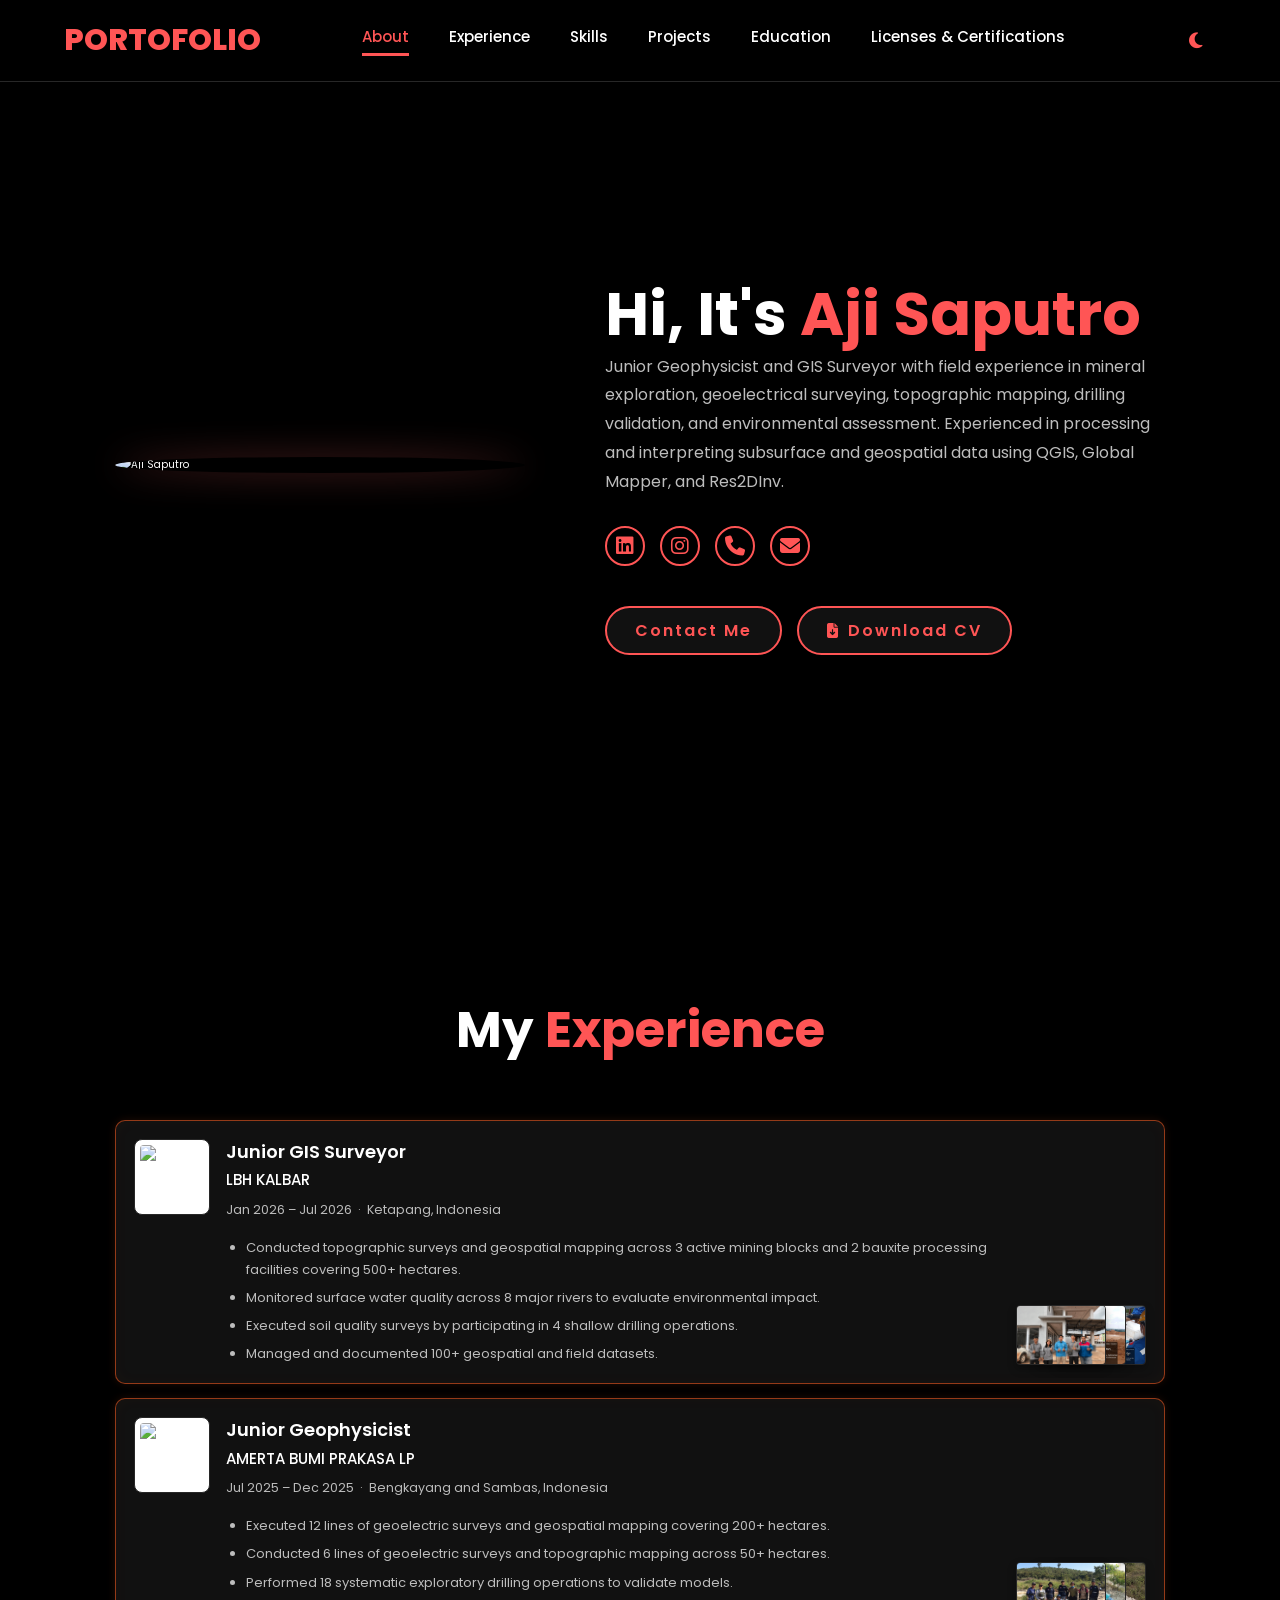
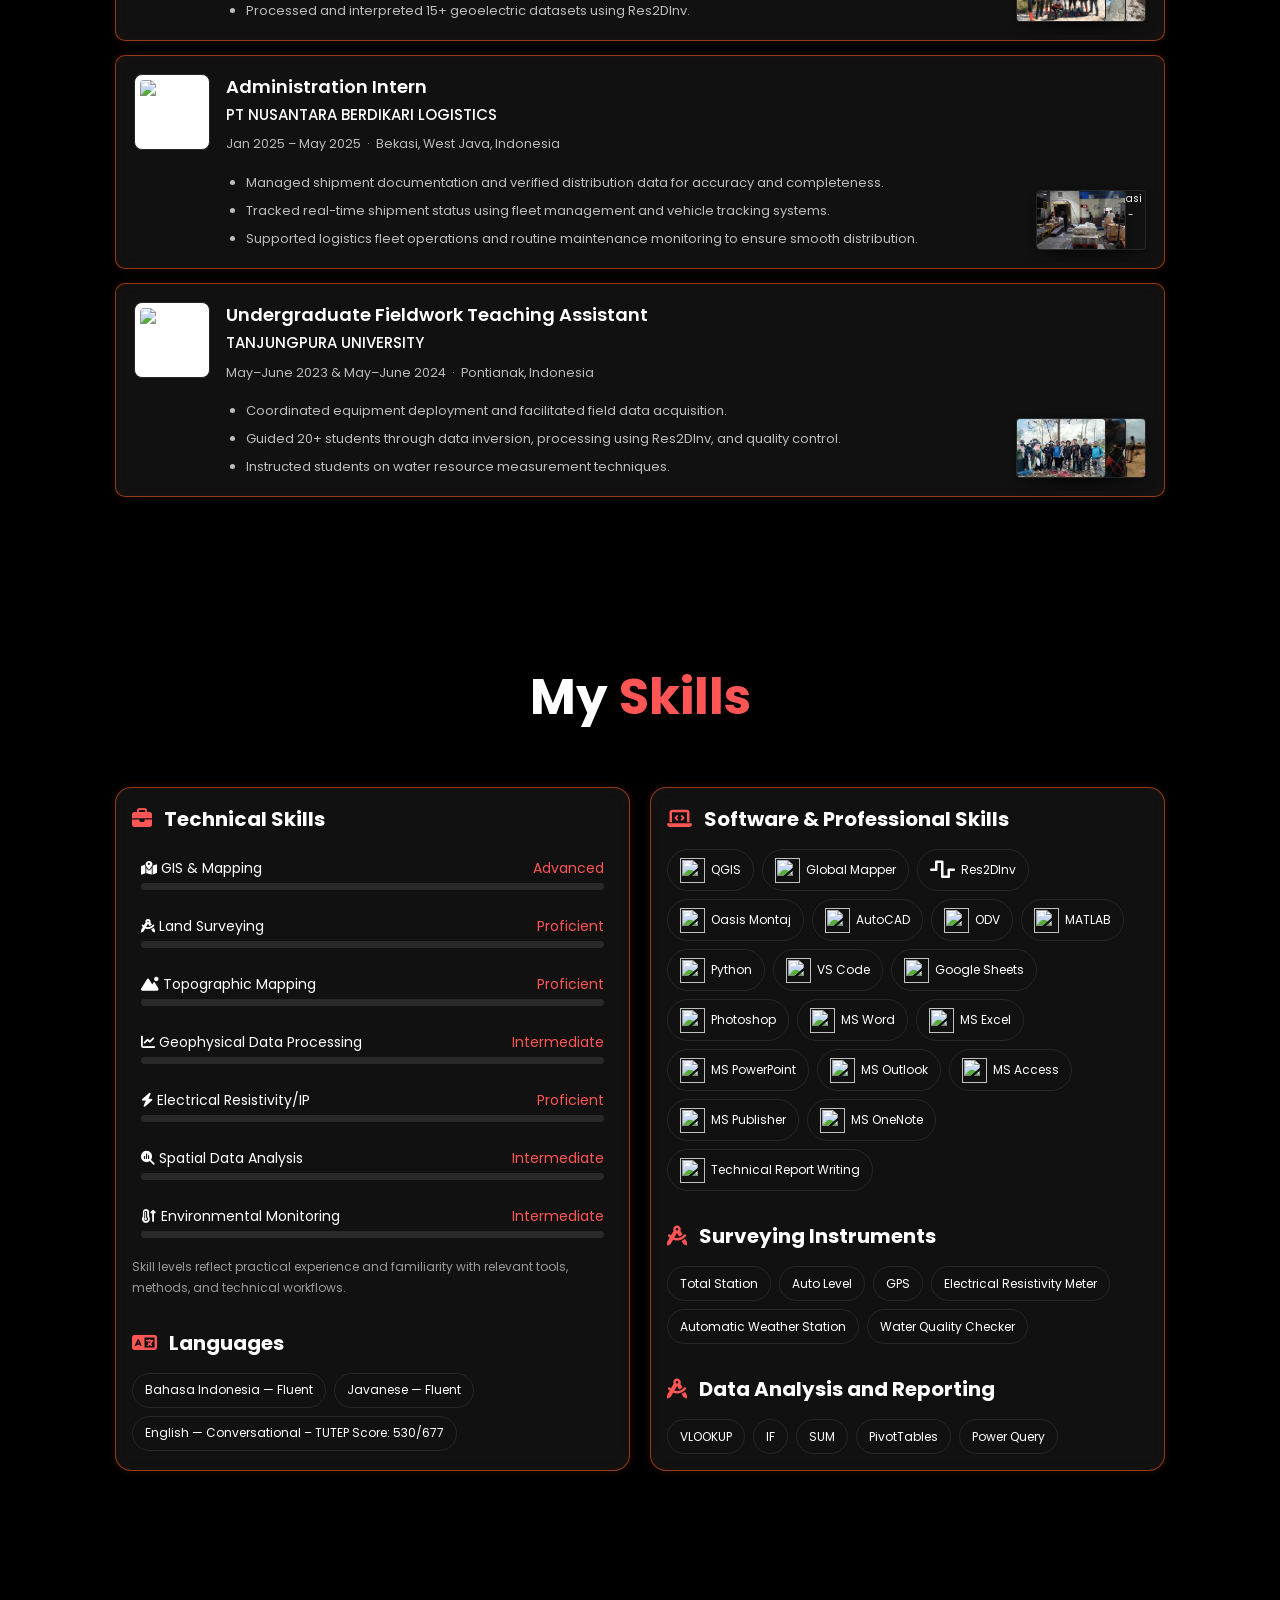
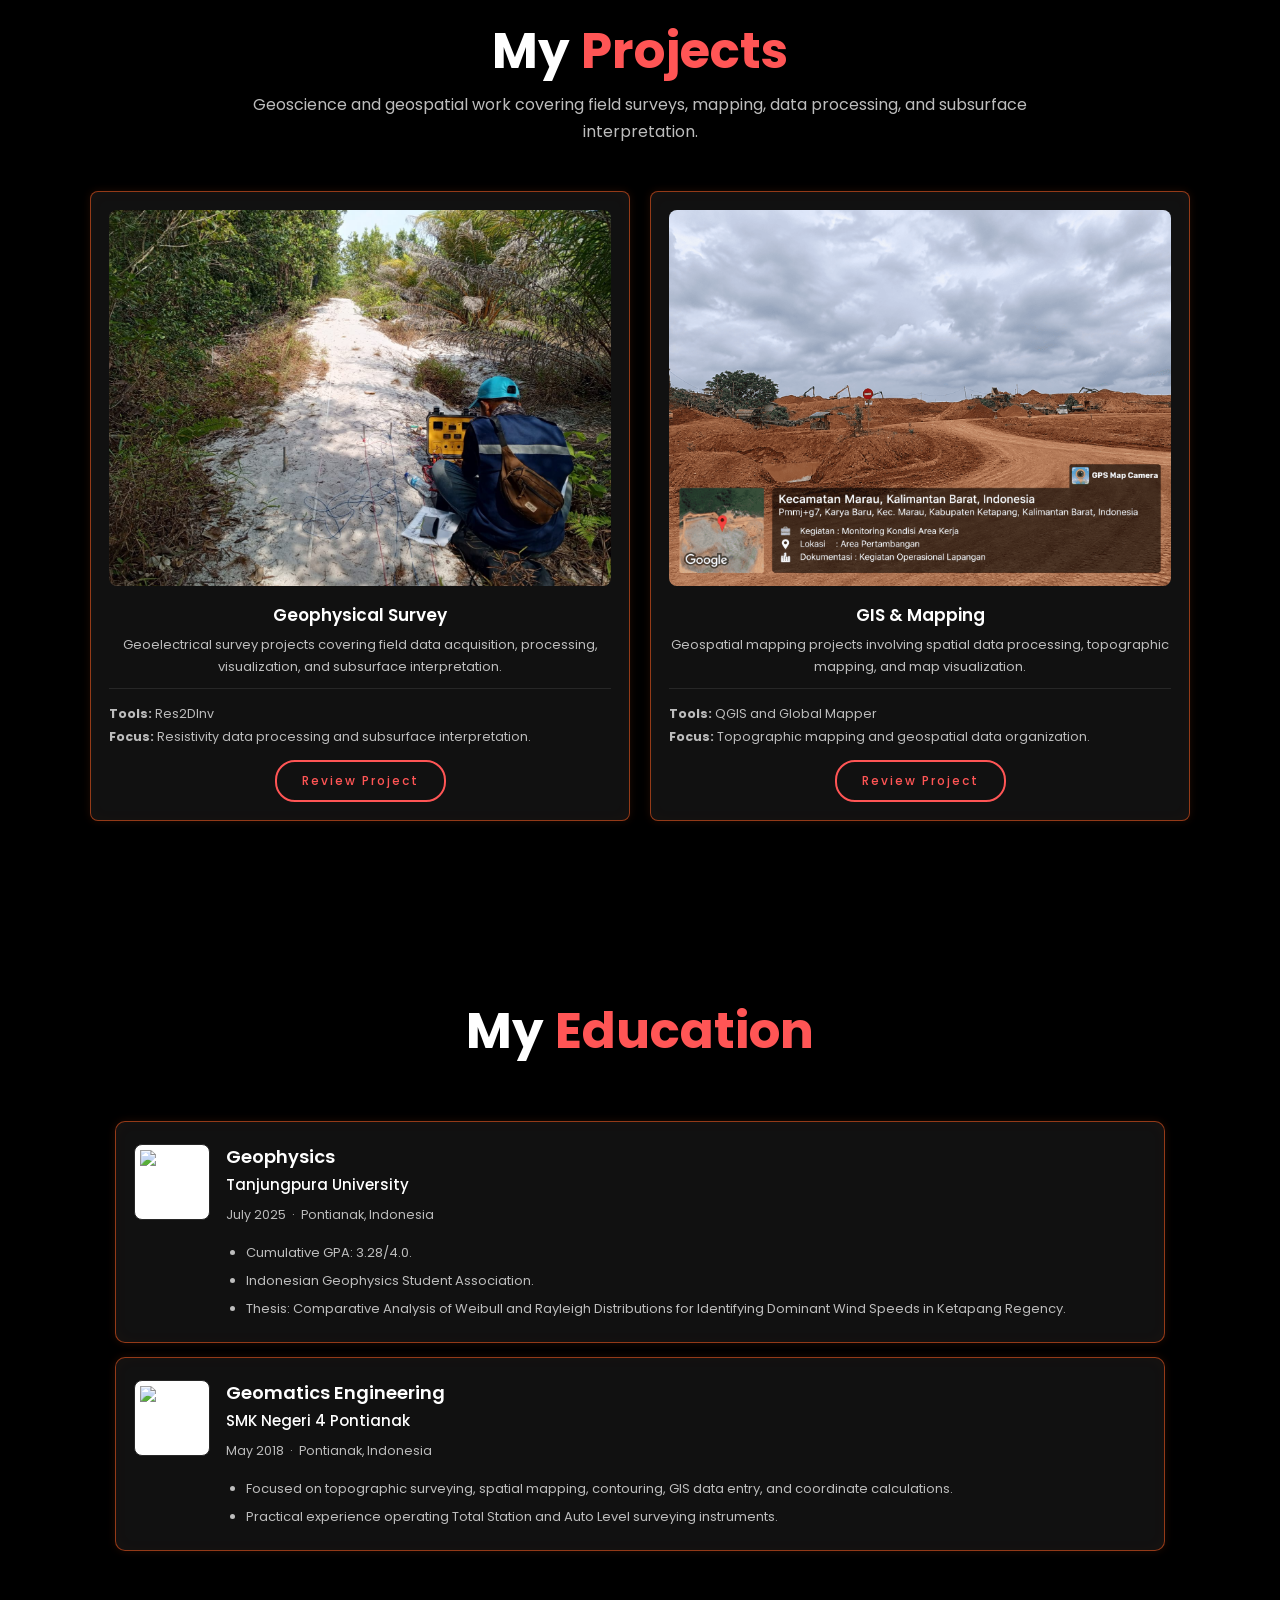
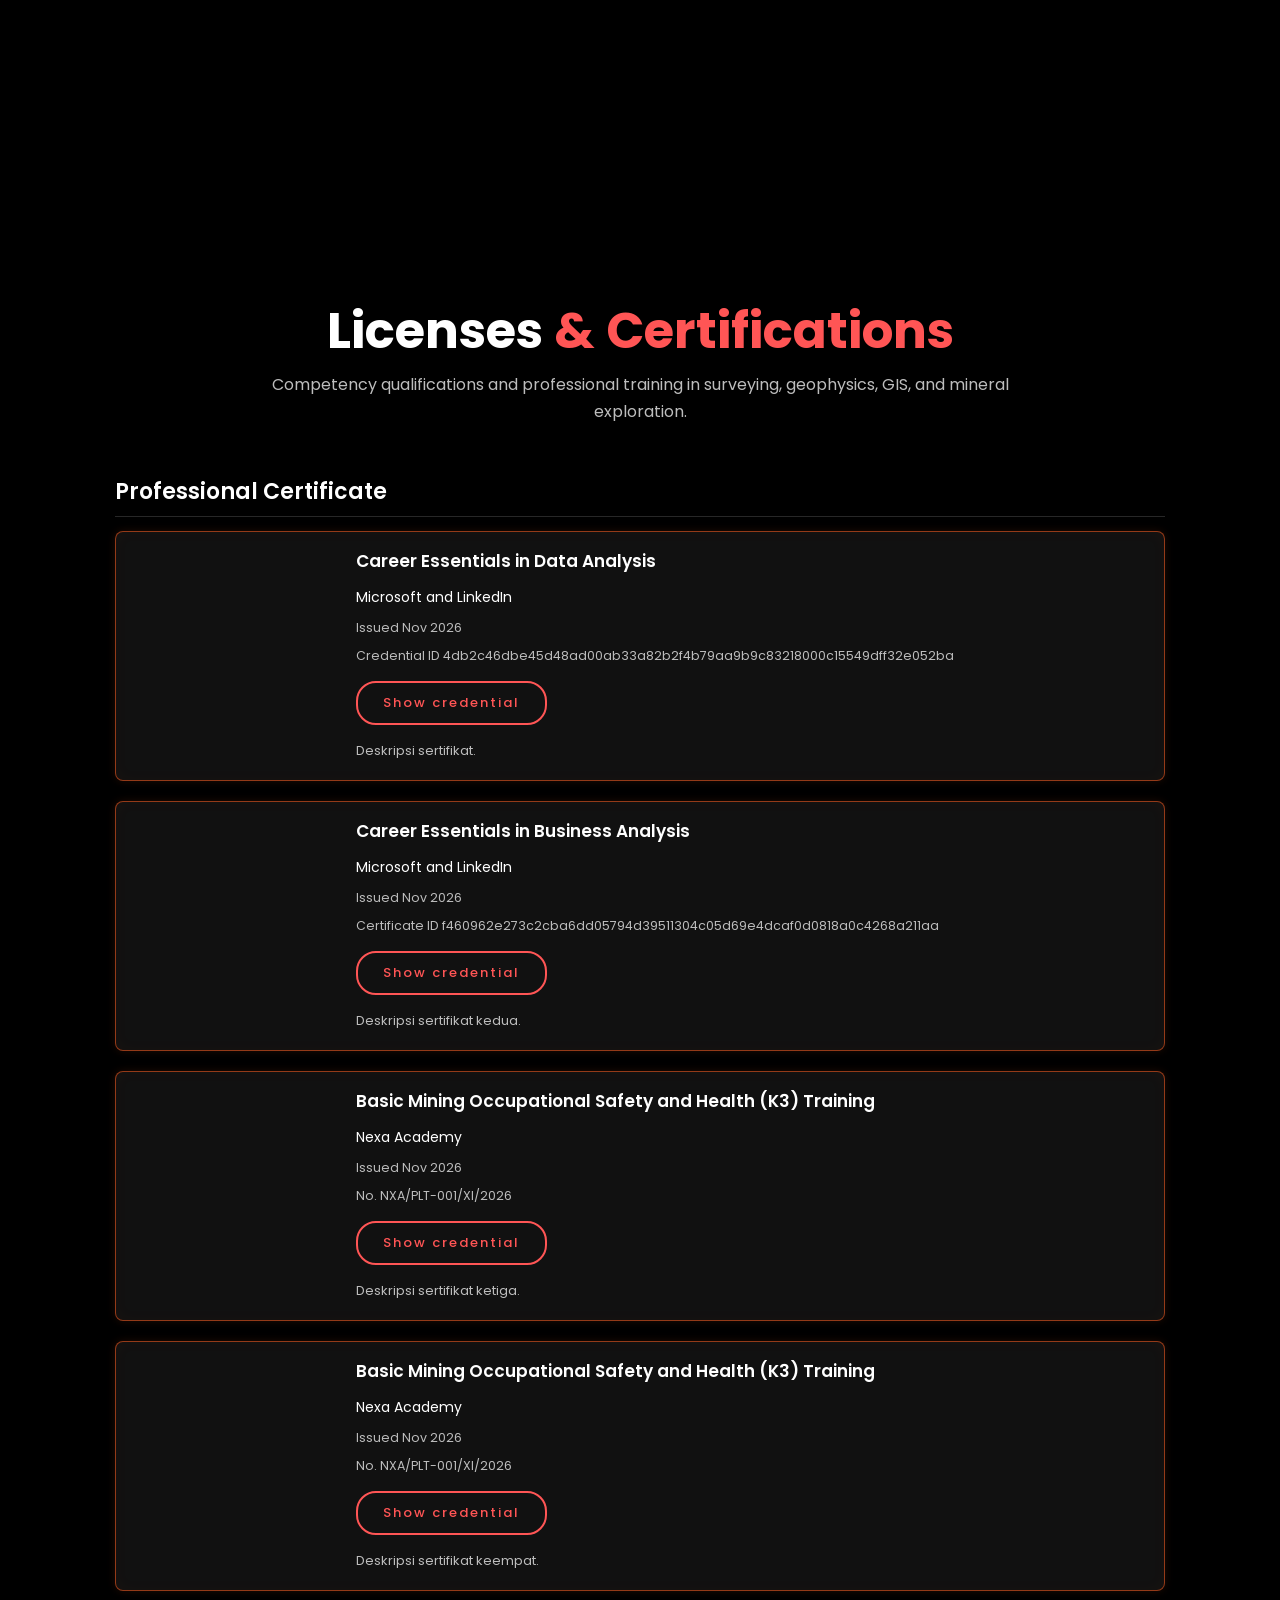
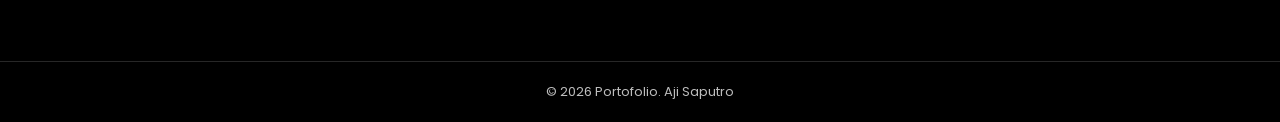
==== index.html @ a9eb9b02 "acc" ====
<!DOCTYPE html>
<html lang="en">
<head>
  <meta charset="UTF-8">
  <meta name="viewport" content="width=device-width, initial-scale=1.0">
  <meta name="description" content="Aji Saputro's portfolio showcasing geophysics, GIS surveying, mineral exploration, technical skills, projects, education, and professional certifications.">
  <meta name="theme-color" content="#0b0b13">

  <title>Aji Saputro | Geophysics &amp; GIS Portfolio</title>

  <link
    rel="stylesheet"
    href="https://cdnjs.cloudflare.com/ajax/libs/font-awesome/6.5.2/css/all.min.css"
  >
  <link rel="stylesheet" href="style.css">
</head>
<body>

  <!-- HEADER & NAVIGATION -->
  <header>
    <a class="logo" href="#home">PORTOFOLIO</a>

    <nav id="primary-navigation" aria-label="Main navigation">
      <a href="#home">About</a>
      <a href="#experience">Experience</a>
      <a href="#skills">Skills</a>
      <a href="#project">Projects</a>
      <a href="#education">Education</a>
      <a href="#licenses-certifications">Licenses &amp; Certifications</a>
    </nav>

    <button
      class="theme-toggle"
      id="theme-btn"
      type="button"
      aria-label="Switch to light theme"
    >
      <i class="fa-solid fa-moon" aria-hidden="true"></i>
    </button>

    <button
      class="menu-btn"
      type="button"
      aria-label="Open navigation"
      aria-controls="primary-navigation"
      aria-expanded="false"
    >
      <i class="fa-solid fa-bars" aria-hidden="true"></i>
    </button>
  </header>

  <main>
    <!-- 1. ABOUT -->
    <section class="home" id="home">
      <div class="home-img">
        <img src="main.jpeg" alt="Aji Saputro">
      </div>

      <div class="home-content">
        <h1>Hi, It's <span>Aji Saputro</span></h1>
        <p>
          Junior Geophysicist and GIS Surveyor with field experience
          in mineral exploration, geoelectrical surveying, topographic
          mapping, drilling validation, and environmental assessment.
          Experienced in processing and interpreting subsurface and
          geospatial data using QGIS, Global Mapper, and Res2DInv.
        </p>

        <div class="social-icons">
          <a href="https://linkedin.com/in/ajimaru410" target="_blank" rel="noopener noreferrer" aria-label="LinkedIn">
            <i class="fa-brands fa-linkedin" aria-hidden="true"></i>
          </a>
          <a href="https://instagram.com/ajimaru410" target="_blank" rel="noopener noreferrer" aria-label="Instagram">
            <i class="fa-brands fa-instagram" aria-hidden="true"></i>
          </a>
          <a href="tel:+6281253817435" id="phone-link" aria-label="Phone">
            <i class="fa-solid fa-phone" aria-hidden="true"></i>
          </a>
          <a href="mailto:aji.saputro410@gmail.com" aria-label="Email">
            <i class="fa-solid fa-envelope" aria-hidden="true"></i>
          </a>
        </div>

        <div class="home-buttons">
          <a class="btn" href="https://wa.me/6281253817435" target="_blank" rel="noopener noreferrer">
            Contact Me
          </a>
            <a class="btn cv-btn" href="AjiSaputro_Geophysicist_Resume_EN.pdf" download rel="noopener noreferrer">
              <i class="fa-solid fa-file-arrow-down" aria-hidden="true"></i>
              Download CV
            </a>
        </div>
      </div>
    </section>

    <!-- 2. EXPERIENCE — LINKEDIN STYLE -->
    <section class="section" id="experience">
      <div class="section-title">
        <h2>My <span>Experience</span></h2>
      </div>

      <div class="timeline experience-timeline">

               <!-- EXPERIENCE 1 -->
        <article class="linkedin-style-card experience-linkedin-card">
          <div class="timeline-content">
            <div class="experience-image-inside">
              <img
                src="foto-kerja-1.png"
                alt="Junior GIS Surveyor fieldwork"
                loading="lazy"
              >
            </div>

            <div class="timeline-text-inside">
              <h3>Junior GIS Surveyor</h3>
              <h4>LBH KALBAR</h4>

              <p class="experience-meta">
                Jan 2026 – Jul 2026
                <span aria-hidden="true">·</span>
                Ketapang, Indonesia
              </p>

              <ul class="experience-list">
                <li>
                  Conducted topographic surveys and geospatial mapping
                  across 3 active mining blocks and 2 bauxite processing
                  facilities covering 500+ hectares.
                </li>
                <li>
                  Monitored surface water quality across 8 major rivers
                  to evaluate environmental impact.
                </li>
                <li>
                  Executed soil quality surveys by participating in
                  4 shallow drilling operations.
                </li>
                <li>
                  Managed and documented 100+ geospatial and field datasets.
                </li>
              </ul>

              <!-- FOTO PREVIEW POJOK KANAN (OVERLAP AMAN) -->
              <div class="experience-media-preview">
              <img src="lbhkalbar1.png" alt="Team LBH KALBAR" data-description="Dokumentasi kegiatan survei topografi dan pemetaan geospasial di area tambang dan fasilitas pengolahan bauksit." onclick="openModal(this)">
              <img src="lbhkalbar2.jpg" alt="Survey Topogtrafi dan GIS - LBH KALBAR" data-description="Dokumentasi kegiatan survei topografi dan pemetaan geospasial di area tambang dan fasilitas pengolahan bauksit." onclick="openModal(this)">
              <img src="lbhkalbar3.jpg" alt="Survey WQC - LBH KALBAR" data-description="Dokumentasi kegiatan survei topografi dan pemetaan geospasial di area tambang dan fasilitas pengolahan bauksit." onclick="openModal(this)">
            </div>
            </div>
          </div>
        </article>

        <!-- EXPERIENCE 2 -->
        <article class="linkedin-style-card experience-linkedin-card">
          <div class="timeline-content">
            <div class="experience-image-inside">
              <img
                src="foto-kerja-2.png"
                alt="Junior Geophysicist conducting a field survey"
                loading="lazy"
              >
            </div>

            <div class="timeline-text-inside">
              <h3>Junior Geophysicist</h3>
              <h4>AMERTA BUMI PRAKASA LP</h4>

              <p class="experience-meta">
                Jul 2025 – Dec 2025
                <span aria-hidden="true">·</span>
                Bengkayang and Sambas, Indonesia
              </p>

              <ul class="experience-list">
                <li>
                  Executed 12 lines of geoelectric surveys and
                  geospatial mapping covering 200+ hectares.
                </li>
                <li>
                  Conducted 6 lines of geoelectric surveys and
                  topographic mapping across 50+ hectares.
                </li>
                <li>
                  Performed 18 systematic exploratory drilling
                  operations to validate models.
                </li>
                <li>
                  Processed and interpreted 15+ geoelectric
                  datasets using Res2DInv.
                </li>
              </ul>

              <!-- FOTO PREVIEW POJOK KANAN (OVERLAP AMAN) -->
              <div class="experience-media-preview">
              <img src="cvamerta1.jpg" alt="Geoelectric Survey - Amerta Bumi" data-description="Akuisisi data lapangan dengan metode geolistrik untuk memetakan kondisi bawah permukaan sebelum pengeboran eksplorasi." onclick="openModal(this)">
              <img src="cvamerta2.jpeg" alt="Geoelectric Survey - Amerta Bumi" data-description="Akuisisi data lapangan dengan metode geolistrik untuk memetakan kondisi bawah permukaan sebelum pengeboran eksplorasi." onclick="openModal(this)">
              <img src="cvamerta3.png" alt="Geoelectric Survey - Amerta Bumi" data-description="Akuisisi data lapangan dengan metode geolistrik untuk memetakan kondisi bawah permukaan sebelum pengeboran eksplorasi." onclick="openModal(this)">
              </div>
            </div>
          </div>
        </article>
        
        <!-- EXPERIENCE 3 -->
        <article class="linkedin-style-card experience-linkedin-card">
          <div class="timeline-content">
            <div class="experience-image-inside">
              <img
                src="foto-kerja-3.png"
                alt="Administration Intern managing shipment documentation"
                loading="lazy"
              >
            </div>

            <div class="timeline-text-inside">
              <h3>Administration Intern</h3>
              <h4>PT NUSANTARA BERDIKARI LOGISTICS</h4>

              <p class="experience-meta">
                Jan 2025 – May 2025
                <span aria-hidden="true">·</span>
                Bekasi, West Java, Indonesia
              </p>

              <ul class="experience-list">
                <li>
                  Managed shipment documentation and verified distribution data for accuracy and completeness.
                </li>
                <li>
                  Tracked real-time shipment status using fleet management and vehicle tracking systems.
                </li>
                <li>
                  Supported logistics fleet operations and routine maintenance monitoring to ensure smooth distribution.
                </li>
              </ul>

              <!-- FOTO PREVIEW POJOK KANAN (OVERLAP AMAN) -->
              <div class="experience-media-preview">
              <img src="nbl1.jpg" alt="Dokumentasi Administrasi - NBL" data-description="Pekerjaan administrasi verifikasi data pengiriman dan pemantauan status armada agar distribusi berjalan lancar." onclick="openModal(this)">
              <img src="nbl2.jpg" alt="Dokumentasi Administrasi - NBL" data-description="Pekerjaan administrasi verifikasi data pengiriman dan pemantauan status armada agar distribusi berjalan lancar." onclick="openModal(this)">
              </div>
            </div>
          </div>
        </article>

        <!-- EXPERIENCE 4 -->
        <article class="linkedin-style-card experience-linkedin-card">
          <div class="timeline-content">
            <div class="experience-image-inside">
              <img
                src="foto-kerja-4.png"
                alt="Undergraduate fieldwork teaching assistant"
                loading="lazy"
              >
            </div>

            <div class="timeline-text-inside">
              <h3>Undergraduate Fieldwork Teaching Assistant</h3>
              <h4>TANJUNGPURA UNIVERSITY</h4>

              <p class="experience-meta">
                May–June 2023 &amp; May–June 2024
                <span aria-hidden="true">·</span>
                Pontianak, Indonesia
              </p>

              <ul class="experience-list">
                <li>
                  Coordinated equipment deployment and facilitated
                  field data acquisition.
                </li>
                <li>
                  Guided 20+ students through data inversion,
                  processing using Res2DInv, and quality control.
                </li>
                <li>
                  Instructed students on water resource
                  measurement techniques.
                </li>
              </ul>

              <!-- FOTO PREVIEW POJOK KANAN (OVERLAP AMAN) -->
              <div class="experience-media-preview">
                <img src="asistant untan1.jpg" alt="Fieldwork Teaching Assistant - UNTAN" onclick="openModal(this)">
                <img src="asistant untan2.jpg" alt="Fieldwork Teaching Assistant - UNTAN" onclick="openModal(this)">
                <img src="asistant untan3.jpg" alt="Fieldwork Teaching Assistant - UNTAN" onclick="openModal(this)">
              </div>
            </div>
          </div>
        </article>
      </div>
    </section>

    <!-- 3. SKILLS -->
    <section class="section" id="skills">
      <div class="section-title">
        <h2>My <span>Skills</span></h2>
      </div>

      <div class="skills-wrapper">
        <div class="skill-group">
          <h3><i class="fa-solid fa-briefcase" aria-hidden="true"></i> Technical Skills</h3>

          <div class="skill-item">
            <div class="skill-info">
              <span><i class="fa-solid fa-map-location-dot" aria-hidden="true"></i> GIS &amp; Mapping</span>
              <span class="skill-level">Advanced</span>
            </div>
            <div class="skill-bar"><span style="width: 90%"></span></div>
          </div>

          <div class="skill-item">
            <div class="skill-info">
              <span><i class="fa-solid fa-compass-drafting" aria-hidden="true"></i> Land Surveying</span>
              <span class="skill-level">Proficient</span>
            </div>
            <div class="skill-bar"><span style="width: 70%"></span></div>
          </div>

          <div class="skill-item">
            <div class="skill-info">
              <span><i class="fa-solid fa-mountain-sun" aria-hidden="true"></i> Topographic Mapping</span>
              <span class="skill-level">Proficient</span>
            </div>
            <div class="skill-bar"><span style="width: 80%"></span></div>
          </div>

          <div class="skill-item">
            <div class="skill-info">
              <span><i class="fa-solid fa-chart-line" aria-hidden="true"></i> Geophysical Data Processing</span>
              <span class="skill-level">Intermediate</span>
            </div>
            <div class="skill-bar"><span style="width: 50%"></span></div>
          </div>

          <div class="skill-item">
            <div class="skill-info">
              <span><i class="fa-solid fa-bolt" aria-hidden="true"></i> Electrical Resistivity/IP</span>
              <span class="skill-level">Proficient</span>
            </div>
            <div class="skill-bar"><span style="width: 80%"></span></div>
          </div>

          <div class="skill-item">
            <div class="skill-info">
              <span><i class="fa-solid fa-magnifying-glass-chart" aria-hidden="true"></i> Spatial Data Analysis</span>
              <span class="skill-level">Intermediate</span>
            </div>
            <div class="skill-bar"><span style="width: 60%"></span></div>
          </div>

          <div class="skill-item">
            <div class="skill-info">
              <span><i class="fa-solid fa-temperature-arrow-up" aria-hidden="true"></i> Environmental Monitoring</span>
              <span class="skill-level">Intermediate</span>
            </div>
            <div class="skill-bar"><span style="width: 50%"></span></div>
          </div>
          <p class="skills-note">
            Skill levels reflect practical experience and familiarity with relevant tools, methods, and technical workflows.
          </p>

          <div class="skills-extra">
            <h3><i class="fa-solid fa-language" aria-hidden="true"></i> Languages</h3>
            <div class="skill-tags">
              <span class="app-tag">Bahasa Indonesia — Fluent</span>
              <span class="app-tag">Javanese — Fluent</span>
              <span class="app-tag">English — Conversational – TUTEP Score: 530/677</span>
            </div>
          </div>
        </div>

        <div class="skill-group">
          <h3><i class="fa-solid fa-laptop-code" aria-hidden="true"></i> Software &amp; Professional Skills</h3>

          <div class="skill-tags">
            <span class="app-tag"><img src="qgis-logo.png" alt="" class="app-icon" loading="lazy">QGIS</span>
            <span class="app-tag"><img src="gbp-logo.png" alt="" class="app-icon" loading="lazy">Global Mapper</span>
            <span class="app-tag"><i class="fa-solid fa-wave-square app-icon" aria-hidden="true"></i>Res2DInv</span>
            <span class="app-tag"><img src="oas-logo.png" alt="" class="app-icon" loading="lazy">Oasis Montaj</span>
            <span class="app-tag"><img src="auto-logo.png" alt="" class="app-icon" loading="lazy">AutoCAD</span>
            <span class="app-tag"><img src="odv-logo.png" alt="" class="app-icon" loading="lazy">ODV</span>
            <span class="app-tag"><img src="mtlab-logo.png" alt="" class="app-icon" loading="lazy">MATLAB</span>
            <span class="app-tag"><img src="pyton-logo.png" alt="" class="app-icon" loading="lazy">Python</span>
            <span class="app-tag"><img src="vsc-logo.png" alt="" class="app-icon" loading="lazy">VS Code</span>
            <span class="app-tag"><img src="ggs-logo.png" alt="" class="app-icon" loading="lazy">Google Sheets</span>
            <span class="app-tag"><img src="pss-logo.png" alt="" class="app-icon" loading="lazy">Photoshop</span>
            <span class="app-tag"><img src="word-logo.png" alt="" class="app-icon" loading="lazy">MS Word</span>
            <span class="app-tag"><img src="excel-logo.png" alt="" class="app-icon" loading="lazy">MS Excel</span>
            <span class="app-tag"><img src="point-logo.png" alt="" class="app-icon" loading="lazy">MS PowerPoint</span>
            <span class="app-tag"><img src="outl-logo.png" alt="" class="app-icon" loading="lazy">MS Outlook</span>
            <span class="app-tag"><img src="aces-logo.png" alt="" class="app-icon" loading="lazy">MS Access</span>
            <span class="app-tag"><img src="publis-logo.png" alt="" class="app-icon" loading="lazy">MS Publisher</span>
            <span class="app-tag"><img src="ont-logo.png" alt="" class="app-icon" loading="lazy">MS OneNote</span>
            <span class="app-tag"><img src="laporan-logo.png" alt="" class="app-icon" loading="lazy">Technical Report Writing</span>
          </div>

          <div class="skills-extra">
            <h3><i class="fa-solid fa-compass-drafting" aria-hidden="true"></i> Surveying Instruments</h3>
            <div class="skill-tags">
              <span class="app-tag">Total Station</span>
              <span class="app-tag">Auto Level</span>
              <span class="app-tag">GPS</span>
              <span class="app-tag">Electrical Resistivity Meter</span>
              <span class="app-tag">Automatic Weather Station</span>
              <span class="app-tag">Water Quality Checker</span>
            </div>
          </div>

          <div class="skills-extra">
            <h3><i class="fa-solid fa-compass-drafting" aria-hidden="true"></i> Data Analysis and Reporting </h3>
            <div class="skill-tags">
              <span class="app-tag">VLOOKUP</span>
              <span class="app-tag">IF</span>
              <span class="app-tag">SUM</span>
              <span class="app-tag">PivotTables</span>
              <span class="app-tag">Power Query</span>
          </div>
        </div>
        </div>
      </div>
    </section>


<!-- 4. PROJECTS -->
<section class="section projects-section" id="project">

    <div class="section-title">
        <h2>My <span>Projects</span></h2>
        <p>
            Geoscience and geospatial work covering field surveys,
            mapping, data processing, and subsurface interpretation.
        </p>
    </div>

    <div class="projects-container">

        <!-- PROJECT 1 -->
        <article class="project-card">
            <div class="project-image">
                <img src="project1.jpeg" alt="Geophysical Survey" loading="lazy">
            </div>

            <h3>Geophysical Survey</h3>
            <p>
                Geoelectrical survey projects covering field data acquisition,
                processing, visualization, and subsurface interpretation.
            </p>

            <div class="project-details">
                <p><strong>Tools:</strong> Res2DInv</p>
                <p><strong>Focus:</strong> Resistivity data processing and subsurface interpretation.</p>
            </div>

            <a
                class="btn credential-link"
                href="projects/geophysical-survey.html"
                target="_blank"
                rel="noopener noreferrer"
            >
                Review Project
            </a>
        </article>


        <!-- PROJECT 2 -->
        <article class="project-card">
            <div class="project-image">
                <img src="project2.png" alt="GIS and Mapping" loading="lazy">
            </div>

            <h3>GIS &amp; Mapping</h3>

            <p>
                Geospatial mapping projects involving spatial data processing,
                topographic mapping, and map visualization.
            </p>

            <div class="project-details">
                <p><strong>Tools:</strong> QGIS and Global Mapper</p>
                <p><strong>Focus:</strong> Topographic mapping and geospatial data organization.</p>
            </div>

            <a
                class="btn credential-link"
                href="projects/gis-mapping.html"
                target="_blank"
                rel="noopener noreferrer"
            >
                Review Project
            </a>
        </article>


    </div>
</section>


    <!-- 5. EDUCATION -->
    <section class="section" id="education">
      <div class="section-title">
        <h2>My <span>Education</span></h2>

      </div>

    <div class="timeline education-timeline">
  <article class="timeline-item linkedin-style-card education-linkedin-card">
    <div class="timeline-content">
      <div class="timeline-icon-inside">
        <img src="logo-untan.png" alt="Tanjungpura University logo" class="school-logo-inside" loading="lazy">
      </div>
      <div class="timeline-text-inside">
        <h3>Geophysics</h3>
        <h4>Tanjungpura University</h4>
        <p class="education-meta">
         July 2025
          <span aria-hidden="true">·</span>
          Pontianak, Indonesia
        </p>
        <ul class="education-list">
          <li>Cumulative GPA: 3.28/4.0.</li>
          <li>Indonesian Geophysics Student Association.</li>
          <li>Thesis: Comparative Analysis of Weibull and Rayleigh Distributions for Identifying Dominant Wind Speeds in Ketapang Regency.</li>
        </ul>
      </div>
    </div>
  </article>

  <article class="timeline-item linkedin-style-card education-linkedin-card">
    <div class="timeline-content">
      <div class="timeline-icon-inside">
        <img src="logo-smk4.png" alt="SMK Negeri 4 Pontianak logo" class="school-logo-inside" loading="lazy">
      </div>
      <div class="timeline-text-inside">
        <h3>Geomatics Engineering</h3>
        <h4>SMK Negeri 4 Pontianak</h4>
        <p class="education-meta">
          May 2018
          <span aria-hidden="true">·</span>
          Pontianak, Indonesia
        </p>
        <ul class="education-list">
          <li>Focused on topographic surveying, spatial mapping, contouring, GIS data entry, and coordinate calculations.</li>
          <li>Practical experience operating Total Station and Auto Level surveying instruments.</li>
        </ul>
      </div>
    </div>
  </article>
</div>
  </section> 

<!-- 6. LICENSES & CERTIFICATIONS -->
<section class="section" id="licenses-certifications">
  <div class="section-title">
    <h2>Licenses <span>&amp; Certifications</span></h2>
    <p>Competency qualifications and professional training in surveying, geophysics, GIS, and mineral exploration.</p>
  </div>

  <!-- KATEGORI 1 -- KASI PANAH DISINI
  <div class="certificate-category">
    <h3 class="certificate-category-title">Industry Certification</h3>

    <div class="certificate-timeline">
      <article class="linkedin-style-card certificate-linkedin-card">
        <div class="timeline-content">

          <div class="certificate-image-inside">
            <img
              src="./sertifikat31.jpeg"
              alt="Certificate - Nama Sertifikat"
              data-description="Industry Certification — Nama Sertifikat"
              onclick="openCertificateModal(this)"
              loading="lazy"
              style="cursor: pointer;"
            >
          </div>

          <div class="timeline-text-inside">
            <h3>Nama Sertifikat</h3>
            <h4>Penerbit</h4>

            <p class="certificate-meta">Issued Bulan Tahun</p>
            <p class="certificate-meta certificate-id">Credential ID ...</p>

            <a
              class="btn credential-link"
              href="#"
              target="_blank"
              rel="noopener noreferrer"
            >
              Show credential
            </a>

            <p class="certificate-desc">Deskripsi sertifikat.</p>
          </div>

        </div>
      </article>
    </div>
  </div>

  <!-- KATEGORI 2 -->
<div class="certificate-category">
  <h3 class="certificate-category-title">Professional Certificate</h3>

  <div class="certificate-timeline">
    
    <!-- SERTIFIKAT 1 -->
    <article class="linkedin-style-card certificate-linkedin-card">
      <div class="timeline-content">

        <div class="certificate-image-inside">
          <img
            src="./sertifikat1.png"
            alt="Certificate - Career Essentials in Data Analysis"
            data-description="Professional Certificate — Career Essentials in Data Analysis"
            onclick="openCertificateModal(this)"
            loading="lazy"
            style="cursor: pointer;"
          >
        </div>

        <div class="timeline-text-inside">
          <h3>Career Essentials in Data Analysis</h3>
          <h4>Microsoft and LinkedIn</h4>

          <p class="certificate-meta">Issued Nov 2026</p>
          <p class="certificate-meta certificate-id">Credential ID 4db2c46dbe45d48ad00ab33a82b2f4b79aa9b9c83218000c15549dff32e052ba</p>

          <a
            class="btn credential-link"
            href="https://www.linkedin.com/learning/certificates/4db2c46dbe45d48ad00ab33a82b2f4b79aa9b9c83218000c15549dff32e052ba"
            target="_blank"
            rel="noopener noreferrer"
          >
            Show credential
          </a>

          <p class="certificate-desc">Deskripsi sertifikat.</p>
        </div>

      </div>
    </article>

    <!-- SERTIFIKAT 2 (TAMBAHAN BARU) -->
    <article class="linkedin-style-card certificate-linkedin-card">
      <div class="timeline-content">

        <div class="certificate-image-inside">
          <img
            src="./sertifikat2.png"
            alt="Certificate - Nama Sertifikat Kedua"
            data-description="Professional Certificate — Nama Sertifikat Kedua"
            onclick="openCertificateModal(this)"
            loading="lazy"
            style="cursor: pointer;"
          >
        </div>

        <div class="timeline-text-inside">
          <h3>Career Essentials in Business Analysis</h3>
          <h4>Microsoft and LinkedIn</h4>

          <p class="certificate-meta">Issued Nov 2026</p>
          <p class="certificate-meta certificate-id">Certificate ID f460962e273c2cba6dd05794d39511304c05d69e4dcaf0d0818a0c4268a211aa</p>
          <a
            class="btn credential-link"
            href="https://linkedin.com"
            target="_blank"
            rel="noopener noreferrer"
          >
            Show credential
          </a>

          <p class="certificate-desc">Deskripsi sertifikat kedua.</p>
        </div>

      </div>
    </article>

    <!-- SERTIFIKAT 3 (TAMBAHAN BARU) -->
    <article class="linkedin-style-card certificate-linkedin-card">
      <div class="timeline-content">

        <div class="certificate-image-inside">
          <img
            src="./sertifikat3.png"
            alt="Certificate - Nama Sertifikat Ketiga"
            data-description="Professional Certificate — Nama Sertifikat Ketiga"
            onclick="openCertificateModal(this)"
            loading="lazy"
            style="cursor: pointer;"
          >
        </div>

        <div class="timeline-text-inside">
          <h3>Basic Mining Occupational Safety and Health (K3) Training</h3>
          <h4>Nexa Academy</h4>

          <p class="certificate-meta">Issued Nov 2026</p>
          <p class="certificate-meta certificate-id">No. NXA/PLT-001/XI/2026</p>

          <a
            class="btn credential-link"
            href="https://linkedin.com"
            target="_blank"
            rel="noopener noreferrer"
          >
            Show credential
          </a>

          <p class="certificate-desc">Deskripsi sertifikat ketiga.</p>
        </div>

      </div>
    </article>

    <!-- SERTIFIKAT 4 (TAMBAHAN BARU) -->
    <article class="linkedin-style-card certificate-linkedin-card">
      <div class="timeline-content">

        <div class="certificate-image-inside">
          <img
            src="./sertifikat4.png"
            alt="Certificate - Nama Sertifikat Keempat"
            data-description="Professional Certificate — Nama Sertifikat Keempat"
            onclick="openCertificateModal(this)"
            loading="lazy"
            style="cursor: pointer;"
          >
        </div>

        <div class="timeline-text-inside">
          <h3>Basic Mining Occupational Safety and Health (K3) Training</h3>
          <h4>Nexa Academy</h4>

          <p class="certificate-meta">Issued Nov 2026</p>
          <p class="certificate-meta certificate-id">No. NXA/PLT-001/XI/2026</p>

          <a
            class="btn credential-link"
            href="https://linkedin.com"
            target="_blank"
            rel="noopener noreferrer"
          >
            Show credential
          </a>

          <p class="certificate-desc">Deskripsi sertifikat keempat.</p>
        </div>

      </div>
    </article>

  </div>
</div>

</div>
</div>

</section>
  
  <footer>
    <p>© 2026 Portofolio. Aji Saputro</p>
  </footer>

  <!-- POPUP GALLERY EXPERIENCE -->
<div class="preview-modal" id="galleryModal" role="dialog" aria-modal="true" aria-label="Experience photo preview">
  <button class="close-btn" type="button" aria-label="Close preview" onclick="closeModal()">&times;</button>
  <button class="nav-btn prev-btn" type="button" aria-label="Previous photo" onclick="changeImage(-1, event)">&#10094;</button>
  <div class="modal-box">
    <img id="modalImage" src="" alt="">
    <div class="modal-info">
      <p id="modalCaption"></p>
      <p id="modalDesc"></p>
    </div>
  </div>
 
  <button class="nav-btn next-btn" type="button" aria-label="Next photo" onclick="changeImage(1, event)">&#10095;</button>
</div>

<script src="script.js"></script>

  <script>
    document.addEventListener("DOMContentLoaded", () => {
      // Theme toggle
      const themeButton = document.getElementById("theme-btn");
      const themeIcon = themeButton.querySelector("i");

      function applyTheme(isLight) {
        document.body.classList.toggle("light-theme", isLight);
        themeIcon.classList.toggle("fa-sun", isLight);
        themeIcon.classList.toggle("fa-moon", !isLight);
        themeButton.setAttribute(
          "aria-label",
          isLight ? "Switch to dark theme" : "Switch to light theme"
        );
      }

      try {
        const savedTheme = localStorage.getItem("portfolio-theme");
        if (savedTheme) applyTheme(savedTheme === "light");
      } catch {
        // The theme toggle still works when storage is unavailable.
      }

      themeButton.addEventListener("click", () => {
        const isLight = !document.body.classList.contains("light-theme");
        applyTheme(isLight);

        try {
          localStorage.setItem("portfolio-theme", isLight ? "light" : "dark");
        } catch {
          // Ignore storage restrictions.
        }
      });

      // Mobile navigation
      const menuButton = document.querySelector(".menu-btn");
      const navigation = document.getElementById("primary-navigation");
      const navigationLinks = [...navigation.querySelectorAll('a[href^="#"]')];

      function setMenuOpen(isOpen) {
        const isMobileLayout = window.matchMedia("(max-width: 995px)").matches;
        navigation.classList.toggle("active", isOpen);

        // Tetapkan paparan secara langsung pada layout menu dropdown supaya
        // aturan CSS lain tidak menghalang menu daripada terbuka di HP.
        if (isMobileLayout) {
          navigation.style.display = isOpen ? "flex" : "none";
        } else {
          navigation.style.removeProperty("display");
        }

        menuButton.innerHTML = isOpen
          ? '<i class="fa-solid fa-xmark" aria-hidden="true"></i>'
          : '<i class="fa-solid fa-bars" aria-hidden="true"></i>';
        menuButton.setAttribute("aria-expanded", String(isOpen));
        menuButton.setAttribute(
          "aria-label",
          isOpen ? "Close navigation" : "Open navigation"
        );
      }

      function closeMobileMenu() {
        setMenuOpen(false);
      }

      menuButton.addEventListener("click", () => {
        setMenuOpen(!navigation.classList.contains("active"));
      });

      navigationLinks.forEach(link => {
        link.addEventListener("click", closeMobileMenu);
      });

      // Pastikan paparan navigasi menyesuaikan diri apabila saiz skrin berubah.
      window.addEventListener("resize", () => {
        if (window.matchMedia("(max-width: 995px)").matches) {
          navigation.style.display = navigation.classList.contains("active")
            ? "flex"
            : "none";
        } else {
          navigation.style.removeProperty("display");
          setMenuOpen(false);
        }
      });

      document.addEventListener("keydown", event => {
        if (event.key === "Escape" && navigation.classList.contains("active")) {
          closeMobileMenu();
          menuButton.focus();
        }
      });

      document.addEventListener("click", event => {
        if (!navigation.contains(event.target) && !menuButton.contains(event.target)) {
          closeMobileMenu();
        }
      });

      // Highlight the navigation link for the current section
      const sections = navigationLinks
        .map(link => document.getElementById(link.getAttribute("href").slice(1)))
        .filter(Boolean);

      function updateActiveNavigation() {
        const headerHeight = document.querySelector("header").getBoundingClientRect().height;
        const scrollPosition = window.scrollY + headerHeight + 30;
        let currentId = sections[0]?.id || "home";

        sections.forEach(section => {
          const sectionTop = section.getBoundingClientRect().top + window.scrollY;
          if (scrollPosition >= sectionTop) currentId = section.id;
        });

        const atPageBottom =
          Math.ceil(window.scrollY + window.innerHeight) >=
          document.documentElement.scrollHeight - 2;

        if (atPageBottom && sections.length) {
          currentId = sections[sections.length - 1].id;
        }

        navigationLinks.forEach(link => {
          const isActive = link.getAttribute("href") === `#${currentId}`;
          link.classList.toggle("active", isActive);
          if (isActive) link.setAttribute("aria-current", "location");
          else link.removeAttribute("aria-current");
        });
      }

      let scrollUpdatePending = false;
      window.addEventListener("scroll", () => {
        if (scrollUpdatePending) return;
        scrollUpdatePending = true;
        requestAnimationFrame(() => {
          updateActiveNavigation();
          scrollUpdatePending = false;
        });
      }, { passive: true });

      window.addEventListener("resize", updateActiveNavigation);
      window.addEventListener("load", updateActiveNavigation);
      updateActiveNavigation();

      // Use WhatsApp for desktop clicks on the phone icon
      const phoneLink = document.getElementById("phone-link");
      const mobileUserAgent = /Android|webOS|iPhone|iPad|iPod|BlackBerry|IEMobile|Opera Mini/i.test(navigator.userAgent);

      if (phoneLink && !mobileUserAgent) {
        phoneLink.href = "https://wa.me/6281253817435";
        phoneLink.target = "_blank";
        phoneLink.rel = "noopener noreferrer";
        phoneLink.setAttribute("aria-label", "Contact via WhatsApp");
      }


      // TECHNICAL SKILLS — REPEAT BAR ANIMATION ON SCROLL
      const technicalSkillItems = document.querySelectorAll(
        '#skills .skills-wrapper > .skill-group:first-child .skill-item'
      );

      const reduceSkillMotion = window.matchMedia(
        '(prefers-reduced-motion: reduce)'
      ).matches;

      // Simpan target asli dari width pada HTML.
      technicalSkillItems.forEach(item => {
        const bar = item.querySelector('.skill-bar span');
        if (!bar) return;

        bar.dataset.targetWidth =
          bar.dataset.targetWidth || bar.style.width || '0%';
      });

      // Tanpa animasi jika diminta oleh pengaturan perangkat.
      if (
        reduceSkillMotion ||
        !('IntersectionObserver' in window)
      ) {
        technicalSkillItems.forEach(item => {
          const bar = item.querySelector('.skill-bar span');
          if (bar) {
            bar.style.width = bar.dataset.targetWidth;
          }
        });
      } else {
        // Kosongkan bar saat inisialisasi.
        technicalSkillItems.forEach(item => {
          const bar = item.querySelector('.skill-bar span');
          if (!bar) return;

          bar.style.transition = 'none';
          bar.style.width = '0%';
          void bar.offsetWidth;
          bar.style.removeProperty('transition');
        });

        const skillBarObserver = new IntersectionObserver(
          entries => {
            entries.forEach(entry => {
              const item = entry.target;
              const bar = item.querySelector('.skill-bar span');

              if (!bar) return;

              if (entry.isIntersecting) {
                // Bar masuk layar: mulai lagi dari 0%.
                item.dataset.skillVisible = 'true';

                bar.style.transition = 'none';
                bar.style.width = '0%';
                void bar.offsetWidth;
                bar.style.removeProperty('transition');

                requestAnimationFrame(() => {
                  if (item.dataset.skillVisible === 'true') {
                    bar.style.width = bar.dataset.targetWidth;
                  }
                });
              } else {
                // Bar keluar layar: reset tanpa animasi mundur.
                item.dataset.skillVisible = 'false';

                bar.style.transition = 'none';
                bar.style.width = '0%';
                void bar.offsetWidth;
                bar.style.removeProperty('transition');
              }
            });
          },
          {
            threshold: 0.2
          }
        );

        technicalSkillItems.forEach(item => {
          skillBarObserver.observe(item);
        });
      }

    });
  </script>
    
<!-- CERTIFICATE MODAL -->
<div
  id="certificateModal"
  class="certificate-modal"
  onclick="if (event.target === this) closeCertificateModal()"
>
  <button
    class="certificate-modal-close"
    onclick="closeCertificateModal()"
    aria-label="Close"
  >&times;</button>

  <img id="certificateModalImage" src="" alt="Certificate">

  <p id="certificateModalDescription"></p>
</div>

<style>
.certificate-modal {
  display: none;
  position: fixed;
  inset: 0;
  z-index: 99999;
  background: rgba(0, 0, 0, 0.9);
  align-items: center;
  justify-content: center;
  flex-direction: column;
  padding: 24px;
}

.certificate-modal img {
  max-width: 95%;
  max-height: 85vh;
  width: auto;
  height: auto;
  object-fit: contain;
}

.certificate-modal p {
  color: white;
  text-align: center;
  margin-top: 12px;
}

.certificate-modal-close {
  position: absolute;
  top: 15px;
  right: 25px;
  color: white;
  background: transparent;
  border: none;
  font-size: 40px;
  cursor: pointer;
}
</style>

<script>
function openCertificateModal(image) {
  const modal = document.getElementById("certificateModal");
  const modalImage = document.getElementById("certificateModalImage");
  const description = document.getElementById("certificateModalDescription");

  modalImage.src = image.src;
  modalImage.alt = image.alt;
  description.textContent = image.dataset.description || image.alt;

  modal.style.display = "flex";
}

function closeCertificateModal() {
  const modal = document.getElementById("certificateModal");

  modal.style.display = "none";
  document.getElementById("certificateModalImage").src = "";
}
</script>


</body>
</html>
---- style.css ----
@import url('https://fonts.googleapis.com/css2?family=Poppins:wght@100;200;300;400;500;600;700;800&display=swap');

/* =====================================================
   1. VARIABEL TEMA GELAP DAN TERANG
===================================================== */

:root {
    color-scheme: dark;

    --accent: #ff5555;
    --bg: #000000;
    --text-color: #ffffff;
    --header-bg: rgba(0, 0, 0, 0.4);
    --muted: #bdbdbd;
    --border-color: #272727;
    --card-bg: #111111;
    --hover-bg: #1a1a1a;
    --bar-bg: #292929;

    --card-shadow: 0 0 8px rgba(255, 90, 30, .12),
                   inset 0 0 15px rgba(255, 90, 30, .03);

    --hover-shadow: 0 0 12px rgba(255, 80, 20, .35),
                    0 0 28px rgba(255, 80, 20, .2),
                    0 15px 35px rgba(0, 0, 0, .15);

    --glow-start: #ff4b16;
    --glow-end: #ff7a24;
    --orange-hover: #ff7540;
}

body.light-theme {
    color-scheme: light;

    --bg: #ffffff;
    --text-color: #000000;
    --header-bg: rgba(246, 246, 246, .93);
    --muted: #444444;
    --border-color: #cccccc;
    --card-bg: #cfcece;
    --hover-bg: #e8e8e8;
    --bar-bg: #d1d1d1;

    --card-shadow: 0 0 8px rgba(255, 90, 30, .08),
                   inset 0 0 15px rgba(255, 90, 30, .02);

    --hover-shadow: 0 0 12px rgba(255, 80, 20, .3),
                    0 0 28px rgba(255, 80, 20, .15),
                    0 15px 35px rgba(0, 0, 0, .08);
}

/* =====================================================
   2. GLOBAL
===================================================== */

* {
    box-sizing: border-box;
    margin: 0;
    padding: 0;
    font-family: 'Poppins', sans-serif;
}

html {
    font-size: 62.5%;
    scroll-behavior: auto;
    scroll-padding-top: 2px;
}

body {
    width: 100%;
    min-height: 100vh;
    overflow-x: hidden;
    background: var(--bg);
    color: var(--text-color);
    transition: background .3s ease, color .3s ease;
}

a {
    color: inherit;
    text-decoration: none;
}

button,
input,
textarea {
    font: inherit;
}

button {
    cursor: pointer;
}

img {
    display: block;
    max-width: 100%;
}

/* =====================================================
   3. HEADER DAN NAVIGASI
===================================================== */

header {
    position: fixed;
    z-index: 1000;
    top: 0;
    left: 0;

    display: flex;
    align-items: center;
    justify-content: space-between;
    gap: 5rem;

    width: 100%;
    min-height: 8rem;
    padding: 1.8rem 5%;

    background: var(--header-bg);
    border-bottom: 1px solid var(--border-color);

    backdrop-filter: blur(15px);
    -webkit-backdrop-filter: blur(15px);

    transition: background .3s ease, border-color .3s ease;
}

.logo {
    flex-shrink: 0;
    color: var(--accent);
    font-size: 3rem;
    font-weight: 800;
}

header nav {
    display: flex;
    align-items: center;
    justify-content: flex-end;
    gap: clamp(4rem, 4vw, 4rem);
    min-width: 0;
    flex-wrap: nowrap;
}

header nav a {
    display: inline-block;
    flex-shrink: 0;
    padding-bottom: .5rem;

    border-bottom: 3px solid transparent;
    color: var(--text-color);

    font-size: 1.5rem;
    font-weight: 500;
    white-space: nowrap;

    transition: color .3s ease, border-color .3s ease;
}

header nav a:hover,
header nav a.active {
    color: var(--accent);
    border-bottom-color: var(--accent);
}

/* Theme toggle */

.theme-toggle {
    display: inline-flex;
    flex-shrink: 0;
    align-items: center;
    justify-content: center;

    width: 40px;
    height: 44px;
    margin-left: 1rem;
    padding: 0;

    border: 0;
    background: transparent;
    box-shadow: none;

    color: var(--accent);
    font-size: 1.8rem;
    line-height: 1;

    transition: none;
}

/* Menu button */

.menu-btn {
    display: none;
    flex-shrink: 0;
    align-items: center;
    justify-content: center;

    width: 44px;
    height: 44px;
    padding: 0;

    border: 0;
    background: transparent;

    color: var(--accent);
    font-size: 2.8rem;
    line-height: 1;

    touch-action: manipulation;
}

.menu-btn i {
    pointer-events: none;
}

/* =====================================================
   4. SECTION DAN JUDUL
===================================================== */

section {
    min-height: 100vh;
    padding: 10rem 9% 7rem;

    background: var(--bg);
    color: var(--text-color);

    scroll-margin-top: 0;

    transition: background .3s ease, color .3s ease;
}

.section {
    display: flex;
    flex-direction: column;
    align-items: center;
}

.section-title {
    width: 100%;
    max-width: 800px;
    margin-bottom: 5rem;
    text-align: center;
}

.section-title h2 {
    margin-bottom: 1rem;
    color: var(--text-color);
    font-size: 5rem;
    line-height: 1.2;
}

.section-title p {
    color: var(--muted);
    font-size: 1.6rem;
    line-height: 1.7;
}

.section-title h2 span,
.home-content h1 span,
.home-content h3 span {
    color: var(--accent);
}

/* =====================================================
   5. HOME
===================================================== */

.home {
    display: flex;
    align-items: center;
    justify-content: center;
    gap: 8rem;

    background: var(--bg);
}

.home-content {
    width: 100%;
    max-width: 720px;
    min-width: 0;
}

.home-content h1 {
    color: var(--text-color);
    font-size: 6rem;
    font-weight: 700;
    line-height: 1.3;
    overflow-wrap: anywhere;
}

.home-content h3 {
    margin-bottom: 1rem;
    color: var(--text-color);
    font-size: 4rem;
    font-weight: 700;
}

.home-content p {
    color: var(--muted);
    font-size: 1.6rem;
    line-height: 1.8;
}

.home-img {
    flex-shrink: 0;
    border-radius: 50%;
}

.home-img img {
    width: 32vw;
    min-width: 280px;
    max-width: 470px;
    border-radius: 50%;

    box-shadow: 0 0 35px rgba(183, 75, 75, .45);

    cursor: pointer;

    transition: transform .3s ease, box-shadow .3s ease;
}

.home-img img:hover {
    transform: scale(1.02);
    box-shadow: 0 0 50px rgba(183, 75, 75, .65);
}

/* Social icons */

.social-icons {
    display: flex;
    flex-wrap: wrap;
    align-items: center;
}

.social-icons a {
    display: inline-flex;
    align-items: center;
    justify-content: center;

    width: 4rem;
    height: 4rem;
    margin: 3rem 1.5rem 3rem 0;

    border: .2rem solid var(--accent);
    border-radius: 50%;

    background: transparent;
    color: var(--accent);

    font-size: 2rem;

    transition: all .3s ease;
}

.social-icons a:hover {
    transform: scale(1.1) translateY(-4px);

    background: var(--accent);
    color: var(--bg);

    box-shadow: 0 0 25px var(--accent);
}

/* Buttons */

.home-buttons {
    display: flex;
    flex-wrap: wrap;
    align-items: center;
    gap: 1.5rem;
    margin-top: 1rem;
}

.btn {
    display: inline-block;
    padding: 1rem 2.8rem;

    border: 2px solid var(--accent);
    border-radius: 4rem;

    background: var(--card-bg);
    color: var(--accent);

    font-size: 1.6rem;
    font-weight: 600;
    letter-spacing: .2rem;
    text-align: center;

    transition: all .3s ease;
}

.btn:hover {
    transform: scale(1.03);

    background: var(--accent);
    color: #ffffff;

    box-shadow: 0 0 25px var(--accent);
}

.cv-btn {
    display: inline-flex;
    align-items: center;
    justify-content: center;
    gap: .8rem;
}

.cv-btn i {
    font-size: 1.5rem;
}

/* =====================================================
   6. GLOBAL CARD STYLE
   PROJECT, SKILLS, EDUCATION, EXPERIENCE, CERTIFICATE
===================================================== */

#project .project-card,
.skill-group,
.linkedin-style-card,
#licenses-certifications .certificate-linkedin-card {
    position: relative;
    isolation: isolate;

    background: var(--card-bg);
    color: var(--text-color);

    border: 1px solid rgba(255, 92, 30, .55);

    box-shadow: var(--card-shadow);

    transition:
        background .3s ease,
        color .3s ease,
        border-color .4s ease,
        box-shadow .4s ease,
        transform .4s ease;
}

/* Glow border */

#project .project-card::before,
.skill-group::before,
.linkedin-style-card::before {
    content: "";

    position: absolute;
    inset: -2px;
    z-index: -1;

    border-radius: inherit;

    background: linear-gradient(
        135deg,
        var(--glow-start),
        var(--glow-end)
    );

    -webkit-mask:
        linear-gradient(#fff 0 0) content-box,
        linear-gradient(#fff 0 0);

    -webkit-mask-composite: xor;
    mask-composite: exclude;

    padding: 2px;
    opacity: 0;

    transition: opacity .4s ease;
}

/* Shared hover */

#project .project-card:hover,
.skill-group:hover,
.linkedin-style-card:hover {
    transform: translateY(-3px);

    border-color: #ff6428;

    box-shadow: var(--hover-shadow);
}

#project .project-card:hover::before,
.skill-group:hover::before,
.linkedin-style-card:hover::before {
    opacity: 1;
}

/* =====================================================
   7. PROJECTS
===================================================== */

#project {
    width: 100%;
    padding: 80px 5%;
    box-sizing: border-box;
}

#project .section-title {
    text-align: center;
    margin-bottom: 45px;
}

#project .projects-container {
    display: grid;
    grid-template-columns: repeat(2, minmax(0, 1fr));
    gap: 2rem;

    width: 100%;
    max-width: 1100px;
    margin: 0 auto;

    align-items: stretch;
}

#project .project-card {
    display: flex;
    flex-direction: column;
    align-items: center;
    text-align: center;

    box-sizing: border-box;

    width: 100%;
    min-width: 0;
    padding: 1.8rem;

    border-radius: 8px;
}

/* Image */

#project .project-image {
    width: 100%;
    aspect-ratio: 4 / 3;
    height: auto;

    margin-bottom: 18px;
    overflow: hidden;

    border-radius: 8px;
    background: var(--hover-bg);

    transition: background .3s ease;
}

#project .project-image img {
    display: block;
    width: 100%;
    height: 100%;
    object-fit: cover;

    transition: transform .5s ease;
}

#project .project-card:hover .project-image img {
    transform: scale(1.08);
}

/* Title */

#project .project-card h3 {
    margin: 0 0 .6rem;

    color: var(--text-color);

    font-size: 1.7rem;
    font-weight: 600;
    line-height: 1.4;

    overflow-wrap: anywhere;

    transition: color .3s ease;
}

#project .project-card:hover h3 {
    color: var(--orange-hover);
}

/* Description */

#project .project-card > p {
    margin: 0 0 1rem;

    color: var(--muted);

    font-size: 1.3rem;
    line-height: 1.7;

    overflow-wrap: anywhere;
}

/* Details */

#project .project-details {
    width: 100%;
    margin-top: auto;
    margin-bottom: 0;
    padding-top: 12px;

    border-top: 1px solid var(--border-color);

    text-align: left;

    transition: border-color .3s ease;
}

#project .project-details p {
    margin: .3rem 0;

    color: var(--muted);

    font-size: 1.25rem;
    line-height: 1.6;

    overflow-wrap: anywhere;
}



/* Credential button */

#project .project-card .btn.credential-link {
     display: inline-flex;
    align-items: center;
    justify-content: center;
    box-sizing: border-box;

    width: fit-content;
    max-width: 100%;

    margin-top: 1rem;
    padding: 1rem 2.5rem;

    border: 2px solid var(--accent);
    border-radius: 2rem;

    background: var(--card-bg);
    color: var(--accent);

    font-size: 1.2rem;
    font-weight: 500;
    letter-spacing: .2rem;
    text-align: center;
    text-decoration: none;

    transition: all .3s ease;
}

#project .project-card .btn.credential-link:hover {
    transform: scale(1.03);

    background: var(--accent);
    color: #ffffff;

    box-shadow: 0 0 25px var(--accent);
}

/* =====================================================
   8. SKILLS
===================================================== */

.skills-wrapper {
    display: grid;
    grid-template-columns: repeat(2, minmax(0, 1fr));
    gap: 2rem;

    width: 100%;
    max-width: 1100px;
    margin: 0 auto;
}

.skill-group {
    min-width: 0;
    padding: 1.6rem;
    border-radius: 1.6rem;
}

.skill-group h3 {
    margin-bottom: 1.5rem;

    color: var(--text-color);
    font-size: 2rem;
}

.skill-group h3 i {
    margin-right: .8rem;
    color: var(--accent);
}

.skill-item {
    margin-bottom: .8rem;
    padding: .8rem;

    border: 1px solid transparent;
    border-radius: 1rem;

    transition:
        background .3s ease,
        border-color .3s ease,
        transform .3s ease;
}

.skill-item:hover {
    transform: translateY(-2px);

    border-color: var(--accent);
    background: var(--hover-bg);
}

.skill-info {
    display: flex;
    align-items: center;
    justify-content: space-between;
    gap: 1rem;

    margin-bottom: .4rem;

    color: var(--text-color);
    font-size: 1.4rem;
}

.skill-info span:last-child {
    flex-shrink: 0;
    color: var(--accent);
}

.skill-bar {
    width: 100%;
    height: 7px;
    overflow: hidden;

    border-radius: 20px;
    background: var(--bar-bg);

    transition: background .3s ease;
}

.skill-bar span {
    display: block;

    width: 0;
    height: 100%;

    border-radius: 20px;
    background: var(--accent);

    transition: width .5s ease;
}

.skill-tags {
    display: flex;
    flex-wrap: wrap;
    gap: .8rem;
}

.skill-tags span {
    display: inline-flex;
    align-items: center;

    padding: .75rem 1.2rem;

    border: 1px solid var(--border-color);
    border-radius: 3rem;

    background: var(--card-bg);
    color: var(--text-color);

    font-size: 1.2rem;

    transition: all .3s ease;
}

.skill-tags span:hover {
    border-color: var(--accent);
    background: var(--accent);
    color: #ffffff;
}

.skill-tags span i {
    display: inline-flex;
    align-items: center;
    justify-content: center;

    width: 2.5rem;
    height: 2.5rem;
    margin-right: .6rem;

    font-size: 2rem;
}

.app-icon {
    width: 2.5rem;
    height: 2.5rem;
    margin-right: .6rem;

    object-fit: contain;
    vertical-align: middle;
}

/* =====================================================
   9. EDUCATION DAN EXPERIENCE
===================================================== */

.timeline {
    display: flex;
    flex-direction: column;
    gap: 5rem;

    width: 100%;
    max-width: 1100px;
    margin: 0 auto;
}

/* Shared timeline card */

.linkedin-style-card {
    width: 100%;
    margin: 0;
    padding: 1.8rem;

    border-radius: 1rem;
}

/* Timeline content */

.linkedin-style-card .timeline-content {
    display: flex;
    align-items: flex-start;
    gap: 1.6rem;

    width: 100%;
    min-width: 0;
}

/* Logo */

.timeline-icon-inside {
    display: flex;
    flex: 0 0 64px;
    align-items: center;
    justify-content: center;

    width: 64px;
    height: 64px;
    padding: 6px;

    overflow: hidden;

    border-radius: 6px;
    background: #ffffff;
}

.school-logo-inside {
    width: 100%;
    height: 100%;
    object-fit: contain;
}

/* Text */

.timeline-text-inside {
    position: relative;

    display: flex;
    flex: 1;
    flex-direction: column;
    gap: .5rem;

    min-width: 0;
    text-align: left;
}

.timeline-text-inside h3 {
    margin: 0;

    color: var(--text-color);

    font-size: 1.8rem;
    font-weight: 600;
    line-height: 1.4;
}

.timeline-text-inside h4 {
    margin: 0;

    color: var(--text-color);

    font-size: 1.5rem;
    font-weight: 500;
    line-height: 1.5;
}

.timeline-text-inside p,
.timeline-text-inside li {
    color: var(--muted);

    font-size: 1.3rem;
    line-height: 1.7;
}

/* =====================================================
   10. EXPERIENCE
===================================================== */

#experience .experience-timeline {
    gap: 1.4rem;
}

#experience .experience-linkedin-card .timeline-content {
    display: flex;
    align-items: flex-start;
    gap: 1.6rem;

    width: 100%;
    min-width: 0;
    padding: 0;

    border: none;
    border-radius: 0;
    background: transparent;
}

/* Experience image */

#experience .experience-image-inside {
    display: flex;
    flex: 0 0 76px;
    align-items: center;
    justify-content: center;

    width: 76px;
    height: 76px;
    padding: 5px;

    overflow: hidden;

    border: 1px solid var(--border-color);
    border-radius: 8px;

    background: #ffffff;
}

#experience .experience-image-inside img {
    display: block;

    width: 100%;
    height: 100%;

    border-radius: 4px;
    object-fit: cover;
}

/* Meta */

#experience .experience-meta {
    margin: .2rem 0 .8rem;

    color: var(--muted);
    font-size: 1.25rem;
    line-height: 1.7;
}

#experience .experience-meta span {
    margin: 0 .3rem;
}

/* Responsibility list */

#experience .experience-list {
    margin: .4rem 0 0;
    padding-left: 2rem;
}

#experience .experience-list li {
    margin-bottom: .6rem;
    padding-right: 110px;

    color: var(--muted);
    font-size: 1.3rem;
    line-height: 1.7;
}

#experience .experience-list li:last-child {
    margin-bottom: 0;
}

/* Experience media preview */

.experience-media-preview {
    position: absolute;
    right: 0;
    bottom: 0;
    z-index: 5;

    display: flex;
    gap: 0;
}

.experience-media-preview img {
    width: 90px;
    height: 60px;

    object-fit: cover;

    border: 1px solid var(--border-color);
    border-radius: 4px;

    box-shadow: 0 4px 8px rgba(0, 0, 0, .3);

    cursor: pointer;

    transition: transform .15s ease, box-shadow .15s ease;
}

.experience-media-preview img + img {
    margin-left: -70px;
}

.experience-media-preview img:nth-child(1) { z-index: 4; }
.experience-media-preview img:nth-child(2) { z-index: 3; }
.experience-media-preview img:nth-child(3) { z-index: 2; }
.experience-media-preview img:nth-child(4) { z-index: 1; }

.experience-media-preview img:hover {
    transform: scale(1.05);
    box-shadow: 0 6px 12px rgba(0, 0, 0, .5);
    z-index: 10;
}

/* =====================================================
   11. EDUCATION
===================================================== */

#education .education-timeline {
    gap: 1.4rem;
}

#education .education-linkedin-card {
    padding: 2.2rem 1.8rem;
}

#education .education-linkedin-card .timeline-content {
    gap: 1.6rem;
}

#education .timeline-icon-inside {
    flex: 0 0 76px;

    width: 76px;
    height: 76px;
    padding: 5px;

    border: 1px solid var(--border-color);
    border-radius: 8px;
}

#education .timeline-text-inside h3 {
    font-size: 1.8rem;
}

#education .timeline-text-inside h4 {
    font-size: 1.5rem;
}

#education .education-meta {
    margin: .2rem 0 .8rem;

    color: var(--muted);
    font-size: 1.25rem;
    line-height: 1.7;
}

#education .education-meta span {
    margin: 0 .3rem;
}

#education .education-list {
    margin: .4rem 0 0;
    padding-left: 2rem;
}

#education .education-list li {
    margin-bottom: .6rem;

    color: var(--muted);
    font-size: 1.3rem;
    line-height: 1.7;
}

#education .education-list li:last-child {
    margin-bottom: 0;
}

/* =====================================================
   12. LIGHTBOX
   Sengaja tetap gelap pada kedua tema
===================================================== */

.preview-modal {
    display: none;

    position: fixed !important;
    z-index: 999999 !important;

    left: 0;
    top: 0;

    width: 100% !important;
    height: 100% !important;

    background-color: rgba(0, 0, 0, .95) !important;

    align-items: center;
    justify-content: center;

    opacity: 0;

    transition: opacity .25s ease-in-out;
}

.preview-modal.show {
    display: flex !important;
    opacity: 1 !important;
}

.modal-box {
    position: relative;
    z-index: 1000000;

    display: flex;
    flex-direction: row;
    align-items: center;
    justify-content: center;
    gap: 2rem;

    width: 85%;
    max-width: 1200px;
    max-height: 90%;

    text-align: left;
}

.modal-box img {
    flex: 0 0 62%;

    width: 62%;
    max-width: 62%;
    height: auto;
    max-height: 85vh;

    border-radius: 6px;

    box-shadow: 0 5px 25px rgba(0, 0, 0, .7);

    object-fit: contain;
}

.modal-info {
    flex: 1;
    min-width: 0;
}

#modalCaption {
    margin: 0 0 .75rem;

    color: #ffffff !important;

    font-size: 1.4rem;
    font-weight: 600;
    font-family: sans-serif;

    text-shadow: 1px 1px 4px rgba(0, 0, 0, .6);
}

#modalDesc {
    margin: 0;

    color: #d9d9d9;

    font-size: 1rem;
    line-height: 1.7;
    font-family: sans-serif;
}

.close-btn,
.nav-btn {
    position: absolute;

    color: #ffffff !important;
    background: none !important;
    border: none !important;

    cursor: pointer !important;
    user-select: none;

    transition: color .2s ease, background-color .2s ease;
}

.close-btn {
    top: 25px;
    right: 35px;

    font-size: 45px;
    font-weight: 300;

    z-index: 1000002;
}

.close-btn:hover {
    color: #ff4d4d !important;
}

.nav-btn {
    top: 50%;
    transform: translateY(-50%);

    padding: 12px 20px;

    background-color: rgba(0, 0, 0, .4) !important;
    border-radius: 8px;

    font-size: 40px;

    z-index: 1000001;
}

.nav-btn:hover {
    background-color: rgba(255, 255, 255, .2) !important;
}

.prev-btn { left: 25px; }
.next-btn { right: 25px; }

/* =====================================================
   13. DETAIL KONTEN TAMBAHAN
===================================================== */

.skills-extra {
    margin-top: 3rem;
}

.skills-extra h3 {
    margin-bottom: 1.5rem;
    color: var(--text-color);
}

.skills-note {
    margin-top: 1rem;

    color: var(--muted);

    font-size: 1.2rem;
    line-height: 1.7;
    opacity: .8;
}

.education-list {
    margin-top: 1.2rem;
    padding-left: 2rem;
}

.education-list li {
    margin-bottom: 1rem;

    color: var(--muted);

    font-size: 1.3rem;
    line-height: 1.7;
}

.project-details,
.credential-details {
    margin-top: 1.6rem;
}

.project-details p,
.credential-details p {
    margin-bottom: 1rem;

    color: var(--muted);
    line-height: 1.7;
}

.credential-status {
    display: inline-block;

    margin-top: 1.4rem;
    padding: .7rem 1.2rem;

    border: 1px solid currentColor;
    border-radius: 999px;

    color: var(--text-color);

    font-size: 1.2rem;
    line-height: 1.5;
}

/* =====================================================
   14. LICENSES & CERTIFICATIONS
===================================================== */

#licenses-certifications .certificate-category {
    width: 100%;
    margin-bottom: 3rem;
}

#licenses-certifications .certificate-category:last-child {
    margin-bottom: 0;
}

#licenses-certifications .certificate-category-title {
    margin: 0 0 1.4rem;
    padding-bottom: .8rem;

    border-bottom: 1px solid var(--border-color);

    color: var(--text-color);

    font-size: 2.2rem;
    font-weight: 600;
}

#licenses-certifications .certificate-timeline {
    display: flex;
    flex-direction: column;
    gap: 2rem;

    width: 100%;
}

#licenses-certifications .certificate-linkedin-card {
    box-sizing: border-box;

    width: 100%;
    margin: 0;
    padding: 1.8rem;

    border-radius: 8px;
}

#licenses-certifications .certificate-linkedin-card .timeline-content {
    display: flex;
    flex-direction: row;
    align-items: flex-start;
    gap: 2.2rem;

    width: 100%;
    min-width: 0;
}

/* Certificate image */

#licenses-certifications .certificate-image-inside {
    box-sizing: border-box;

    display: flex;
    flex: 0 0 200px;
    align-items: center;
    justify-content: center;

    width: 200px;
    min-width: 200px;
    height: 200px;

    padding: 0;
    overflow: hidden;

    background: transparent;
    border: none;
    border-radius: 8px;
}

#licenses-certifications .certificate-image-inside a {
    display: block;
    width: 100%;
    height: 100%;
    cursor: pointer;
}

#licenses-certifications .certificate-image-inside img {
    display: block;

    width: 100%;
    height: 100%;

    object-fit: contain;

    border: none;
    border-radius: 8px;

    cursor: pointer;
}

/* Certificate text */

#licenses-certifications .timeline-text-inside {
    flex: 1 1 0;
    min-width: 0;
}

#licenses-certifications .timeline-text-inside h3 {
    margin: 0 0 .6rem;

    color: var(--text-color);

    font-size: 1.7rem;
    font-weight: 600;
    line-height: 1.4;

    overflow-wrap: anywhere;
}

#licenses-certifications .timeline-text-inside h4 {
    margin: .2rem 0;

    color: var(--text-color);

    font-size: 1.4rem;
    font-weight: 400;
    line-height: 1.5;
}

/* Meta */

#licenses-certifications .certificate-meta {
    margin: .3rem 0 0;

    color: var(--muted);

    font-size: 1.25rem;
    line-height: 1.6;
}

#licenses-certifications .certificate-id {
    max-width: 100%;
    overflow-wrap: anywhere;
    word-break: break-word;
}

/* Credential button */

#licenses-certifications .credential-link {
    display: inline-flex;
    align-items: center;
    justify-content: center;
    box-sizing: border-box;

    width: fit-content;
    max-width: 100%;

    margin-top: 1rem;
    padding: 1rem 2.5rem;

    border: 2px solid var(--accent);
    border-radius: 2rem;

    background: var(--card-bg);
    color: var(--accent);

    font-size: 1.3rem;
    font-weight: 500;
    letter-spacing: .2rem;
    text-align: center;
    text-decoration: none;

    transition: all .3s ease;
}

#licenses-certifications .credential-link:hover {
    transform: scale(1.03);

    background: var(--accent);
    color: #ffffff;

    box-shadow: 0 0 25px var(--accent);
}

/* Description */

#licenses-certifications .certificate-desc {
    margin: 1rem 0 0;

    color: var(--muted);

    font-size: 1.3rem;
    line-height: 1.7;

    overflow-wrap: anywhere;
}

/* =====================================================
   15. FOOTER
===================================================== */

footer {
    padding: 2rem 5%;

    border-top: 1px solid var(--border-color);

    background: var(--bg);
    color: var(--muted);

    font-size: 1.3rem;
    text-align: center;

    transition: background .3s ease, color .3s ease, border-color .3s ease;
}

/* =====================================================
   16. RESPONSIVE LAPTOP
===================================================== */

@media (max-width: 1100px) {
    .cards {
        grid-template-columns: repeat(2, minmax(0, 1fr));
    }

    header nav {
        gap: 1.5rem;
    }

    header nav a {
        font-size: 1.3rem;
    }

    .home {
        gap: 4rem;
    }

    .home-content h1 {
        font-size: 5rem;
    }

    .home-content h3 {
        font-size: 3rem;
    }
}

/* =====================================================
   17. RESPONSIVE TABLET
===================================================== */

@media (max-width: 995px) {
    header {
        padding: 1.2rem 3rem;
    }

    header .menu-btn {
        position: absolute;
        top: 50%;
        right: 12px;
        z-index: 1100;

        display: inline-flex;

        width: 44px;
        height: 44px;

        transform: translateY(-50%);
        pointer-events: auto;
    }

    header .theme-toggle {
        position: absolute;
        top: 50%;
        right: 62px;
        z-index: 1099;

        width: 40px;
        height: 44px;
        margin: 0;

        transform: translateY(-50%);
    }

    header nav {
        position: absolute;
        top: 100%;
        right: 0;

        display: none;
        flex-direction: column;
        align-items: stretch;
        gap: 2rem;

        width: 260px;
        max-width: calc(100vw - 2rem);
        max-height: calc(100vh - 9rem);

        overflow-y: auto;

        padding: 1.5rem 2rem;

        border: 1px solid var(--border-color);
        border-left: 3px solid var(--accent);
        border-bottom: 3px solid var(--accent);
        border-radius: 0 0 0 1.5rem;

        background: var(--card-bg);

        box-shadow: 0 10px 25px rgba(0, 0, 0, .2);

        backdrop-filter: blur(15px);
        -webkit-backdrop-filter: blur(15px);
    }

    header nav.active {
        display: flex;
        visibility: visible;
        opacity: 1;
    }

    header nav a {
        display: block;

        width: 100%;
        margin: 1rem 0;

        font-size: 1.8rem;
        white-space: normal;
    }

    .home {
        flex-direction: column;
        gap: 4rem;

        padding-top: 12rem;

        text-align: center;
    }

    .home-content {
        max-width: 720px;
    }

    .home-img img {
        width: 55vw;
        min-width: 260px;
    }

    .home-content h1 {
        font-size: 5rem;
    }

    .home-content h3 {
        font-size: 2.8rem;
    }

    .home-content p {
        font-size: 1.45rem;
    }

    .social-icons,
    .home-buttons {
        justify-content: center;
    }

    .home-buttons {
        width: 100%;
        margin-bottom: 2rem;
    }

    .experience-grid {
        grid-template-columns: repeat(2, minmax(0, 1fr));
    }

    .exp-card {
        min-height: 560px;
    }

    .exp-img {
        height: 220px;
    }
}

/* =====================================================
   18. TABLET
===================================================== */

@media (min-width: 551px) and (max-width: 995px) {
    header {
        padding-right: 3rem;
        padding-left: 3rem;
    }

    header .menu-btn {
        right: 12px;
    }

    header .theme-toggle {
        right: 62px;
    }

    section {
        padding-right: 6%;
        padding-left: 6%;
    }

    .section-title h2 {
        font-size: 4.5rem;
    }

    .home-img img {
        width: 45vw;
        min-width: 240px;
        max-width: 380px;
    }

    .skills-wrapper {
        grid-template-columns: repeat(2, minmax(0, 1fr));
    }
}

/* =====================================================
   19. HP DAN TABLET KECIL
===================================================== */

@media (max-width: 768px) {
    section {
        padding: 9rem 7% 6rem;
    }

    .section-title {
        margin-bottom: 3.5rem;
    }

    .section-title h2 {
        font-size: 4rem;
    }

    .section-title p {
        font-size: 1.45rem;
    }

    .skills-wrapper,
    .experience-grid {
        grid-template-columns: 1fr;
        gap: 2rem;
    }

    .skill-group {
        width: 100%;
    }

    .skill-item {
        margin-bottom: 1rem;
    }

    .skill-tags {
        justify-content: flex-start;
    }

    .exp-card {
        min-height: 0;
    }

    .exp-img {
        height: 250px;
    }

    .exp-content {
        padding: 1.8rem;
    }

    .exp-content h3 {
        font-size: 1.8rem;
    }

    .exp-content h4 {
        font-size: 1.5rem;
    }

    .timeline-item {
        align-items: flex-start;
        gap: 1.5rem;
    }

    .timeline-content {
        padding: 1.8rem;
    }

    /* Lightbox */

    .modal-box {
        flex-direction: column;
        gap: 1rem;

        width: 92%;
        overflow-y: auto;
    }

    .modal-box img {
        flex: none;

        width: 100%;
        max-width: 100%;
        max-height: 55vh;
    }

    #modalCaption {
        font-size: 1.15rem;
    }
}

/* =====================================================
   20. HP KECIL
===================================================== */

@media (max-width: 550px) {
    html {
        font-size: 55%;
    }

    section {
        padding: 9rem 6% 5rem;
    }

    header {
        padding: 1.2rem 6%;
    }

    .logo {
        font-size: 2.6rem;
    }

    header .menu-btn {
        right: 12px;
    }

    header .theme-toggle {
        right: 62px;
    }

    /* Home */

    .home {
        gap: 3rem;
    }

    .home-content h1 {
        font-size: 4rem;
    }

    .home-content h3 {
        font-size: 2.4rem;
    }

    .home-content p {
        font-size: 1.4rem;
    }

    .home-img img {
        width: 70vw;
        min-width: 0;
    }

    .home-buttons {
        gap: 1rem;
    }

    .home-buttons .btn {
        padding: 1rem 1.8rem;

        font-size: 1.35rem;
        letter-spacing: .1rem;
    }

    /* Section title */

    .section-title h2 {
        font-size: 3.5rem;
    }

    /* Cards */

    .cards {
        grid-template-columns: 1fr;
    }

    /* Project */

    #project {
        padding: 60px 5%;
    }

    #project .projects-container {
        grid-template-columns: 1fr;
        gap: 2rem;
    }

    #project .project-card {
        padding: 1.3rem;
    }

    #project .project-image {
        height: auto;
        aspect-ratio: 4 / 3;
    }

    #project .project-card h3 {
        font-size: 1.5rem;
    }

    #project .project-card > p,
    #project .project-details p {
        font-size: 1.15rem;
    }

    /* Skills */

    .skills-wrapper {
        grid-template-columns: 1fr;
    }

    /* Timeline */

    .linkedin-style-card {
        padding: 1.3rem;
    }

    .linkedin-style-card .timeline-content {
        flex-direction: row;
        gap: 1.2rem;
    }

    .timeline-icon-inside {
        flex-basis: 48px;

        width: 48px;
        height: 48px;

        padding: 4px;
    }

    .timeline-text-inside {
        gap: .4rem;
    }

    .timeline-text-inside h3 {
        font-size: 1.5rem;
    }

    .timeline-text-inside h4 {
        font-size: 1.3rem;
    }

    .timeline-text-inside p,
    .timeline-text-inside li {
        font-size: 1.2rem;
        line-height: 1.6;
    }

    /* Experience */

    #experience .experience-list li {
        padding-right: 0;
    }

    .experience-media-preview {
        position: static;
        display: flex;
        margin-top: 10px;
    }

    .exp-img {
        height: 200px;
    }

    .exp-content {
        padding: 1.5rem;
    }

    /* Education */

    #education .education-linkedin-card {
        padding: 1.3rem;
    }

    #education .education-linkedin-card .timeline-content {
        gap: 1.2rem;
    }

    #education .timeline-icon-inside {
        flex-basis: 56px;

        width: 56px;
        height: 56px;

        padding: 4px;
    }

    #education .education-list {
        padding-left: 1.7rem;
    }

    #education .education-list li {
        font-size: 1.2rem;
        line-height: 1.65;
    }

    #education .education-meta {
        font-size: 1.15rem;
    }

    /* Certificate */

    #licenses-certifications .certificate-category {
        margin-bottom: 2.4rem;
    }

    #licenses-certifications .certificate-category-title {
        font-size: 1.9rem;
    }

    #licenses-certifications .certificate-linkedin-card {
        padding: 1.3rem;
    }

    #licenses-certifications .certificate-linkedin-card .timeline-content {
        gap: 1.2rem;
    }

    #licenses-certifications .certificate-image-inside {
        flex-basis: 85px;

        width: 85px;
        min-width: 85px;
        height: 85px;
    }

    #licenses-certifications .timeline-text-inside h3 {
        font-size: 1.5rem;
    }

    #licenses-certifications .timeline-text-inside h4 {
        font-size: 1.3rem;
    }

    #licenses-certifications .certificate-meta,
    #licenses-certifications .certificate-desc {
        font-size: 1.15rem;
    }
}

/* =====================================================
   21. AKSESIBILITAS
===================================================== */

@media (prefers-reduced-motion: reduce) {
    html {
        scroll-behavior: auto;
    }

    *,
    *::before,
    *::after {
        animation-duration: .01ms !important;
        animation-iteration-count: 1 !important;
        transition-duration: .01ms !important;
    }
}
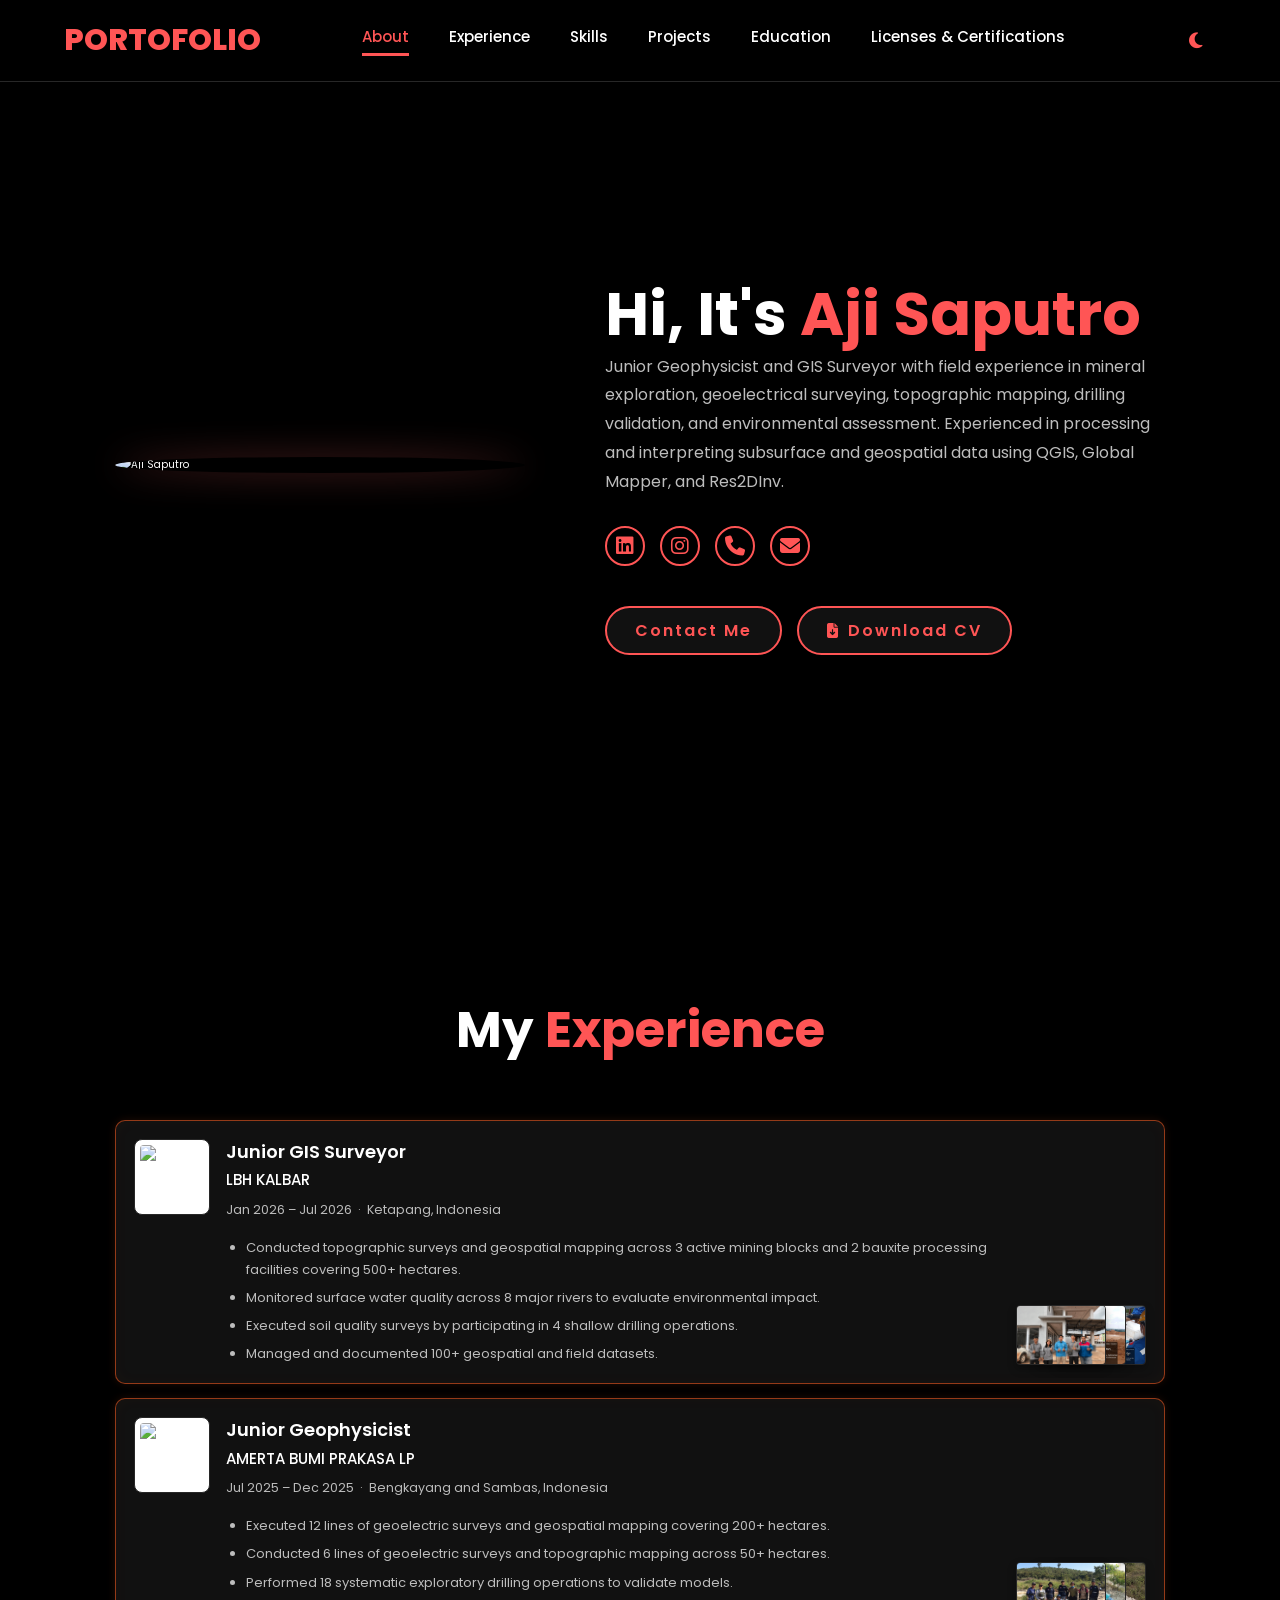
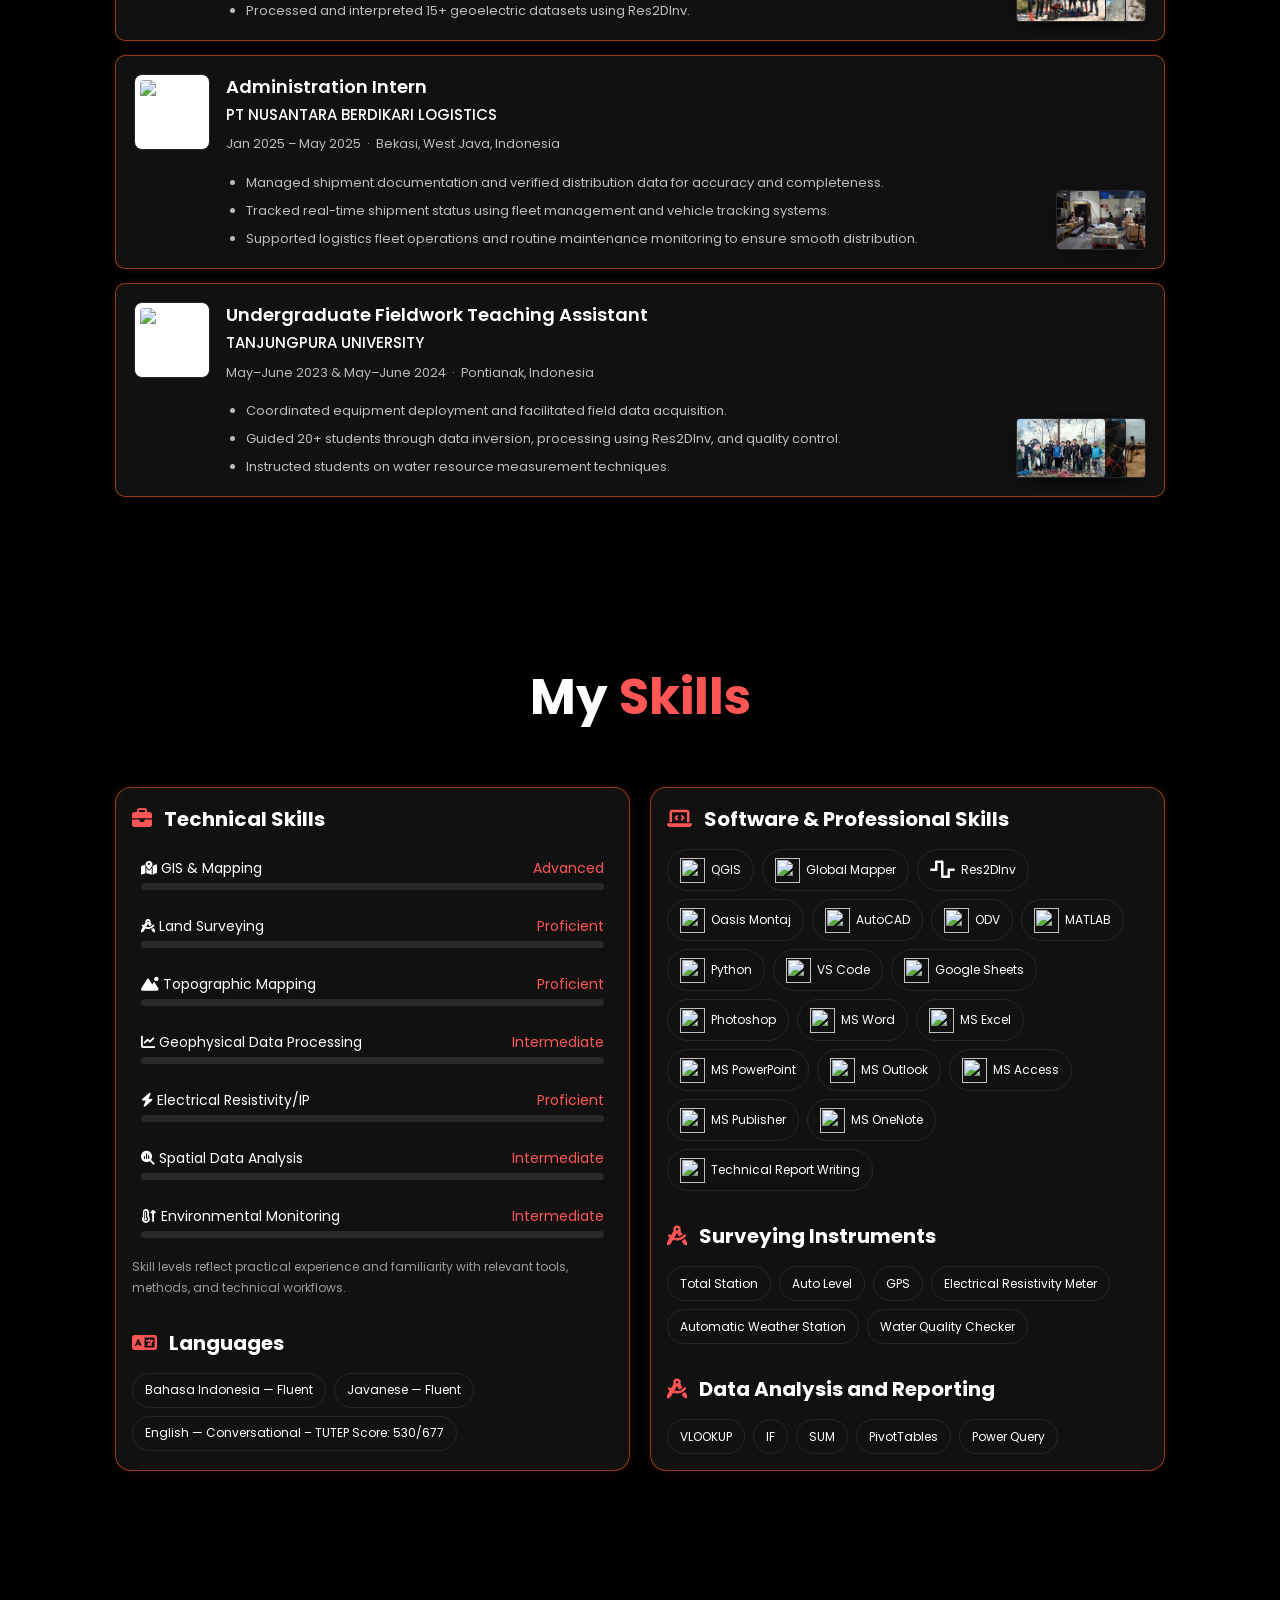
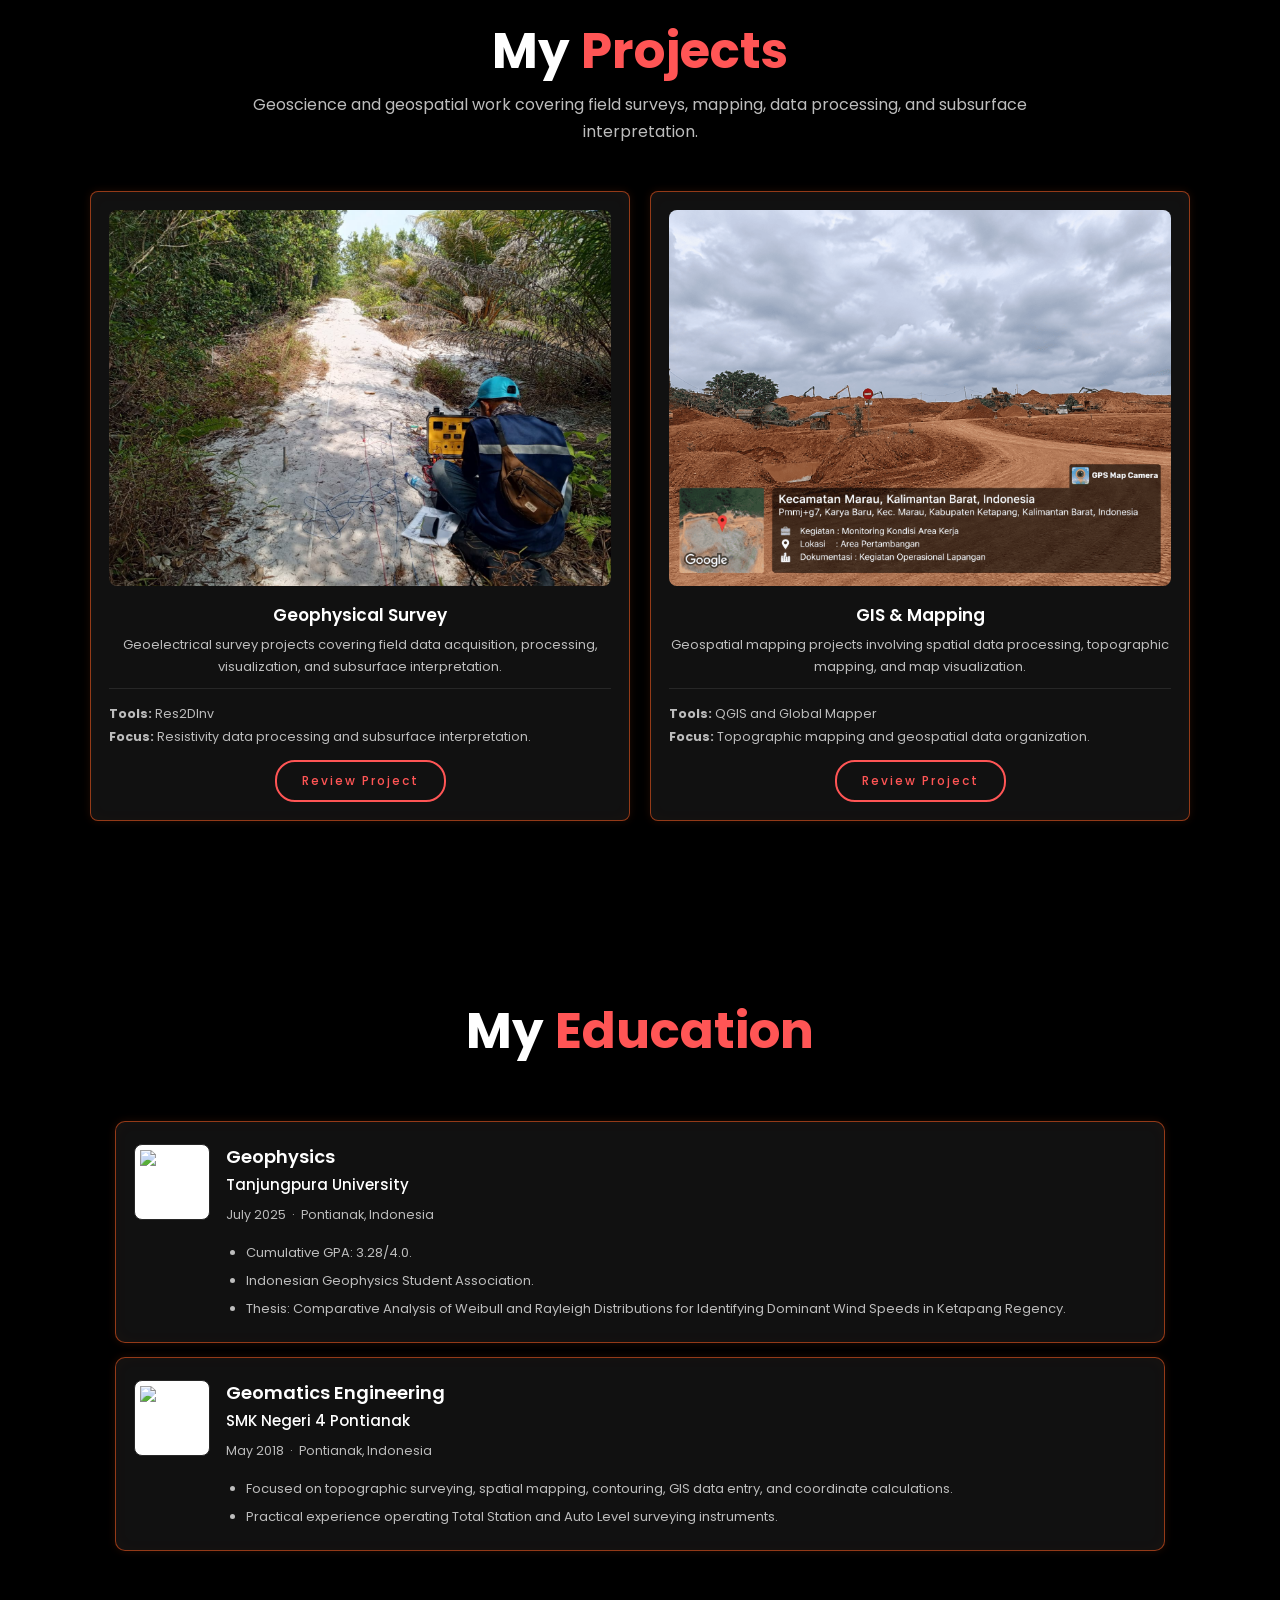
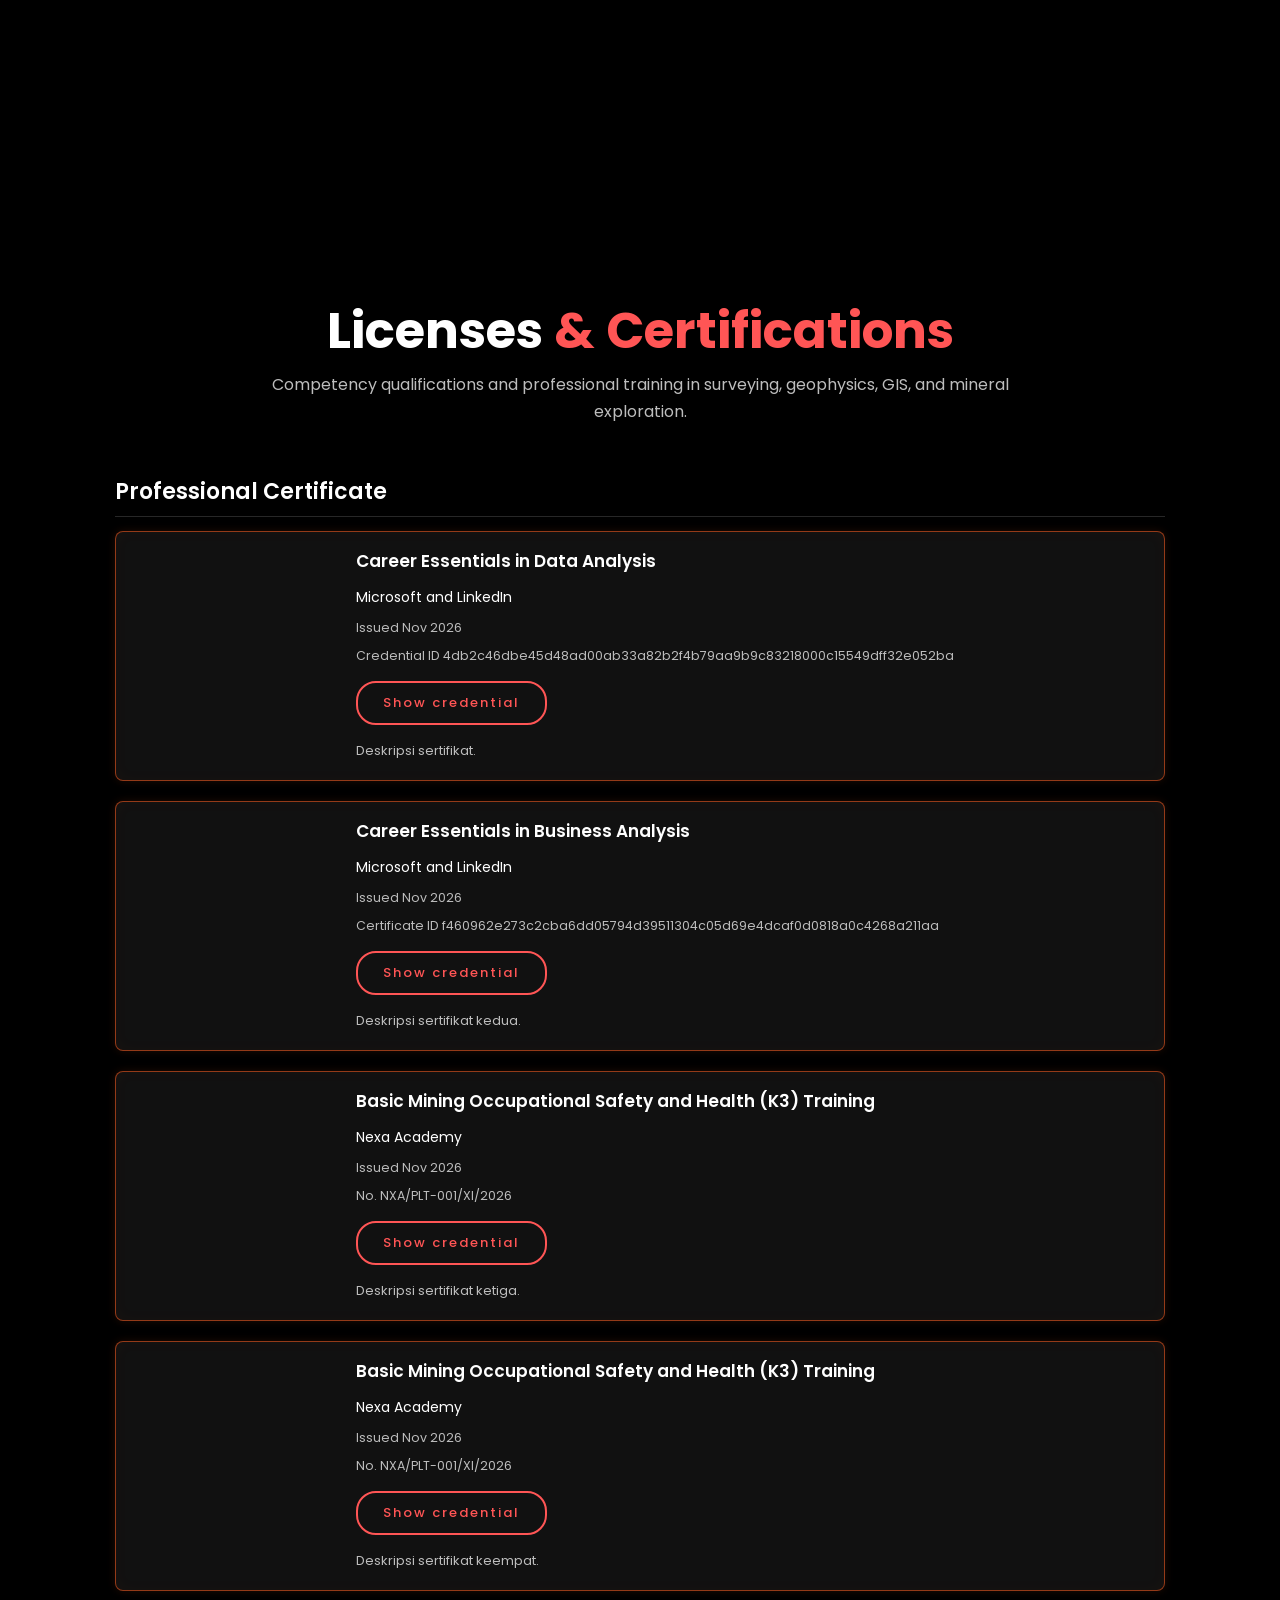
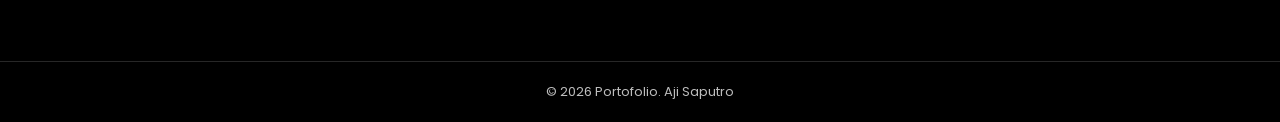
==== commit f729c29b: "acc" ====
--- a/index.html
+++ b/index.html
@@ -237,7 +237,7 @@
               <!-- FOTO PREVIEW POJOK KANAN (OVERLAP AMAN) -->
               <div class="experience-media-preview">
               <img src="nbl1.jpg" alt="Dokumentasi Administrasi - NBL" data-description="Pekerjaan administrasi verifikasi data pengiriman dan pemantauan status armada agar distribusi berjalan lancar." onclick="openModal(this)">
-              <img src="nbl2.jpg" alt="Dokumentasi Administrasi - NBL" data-description="Pekerjaan administrasi verifikasi data pengiriman dan pemantauan status armada agar distribusi berjalan lancar." onclick="openModal(this)">
+              <!---<img src="nbl2.jpg" alt="Dokumentasi Administrasi - NBL" data-description="Pekerjaan administrasi verifikasi data pengiriman dan pemantauan status armada agar distribusi berjalan lancar." onclick="openModal(this)">---->
               </div>
             </div>
           </div>
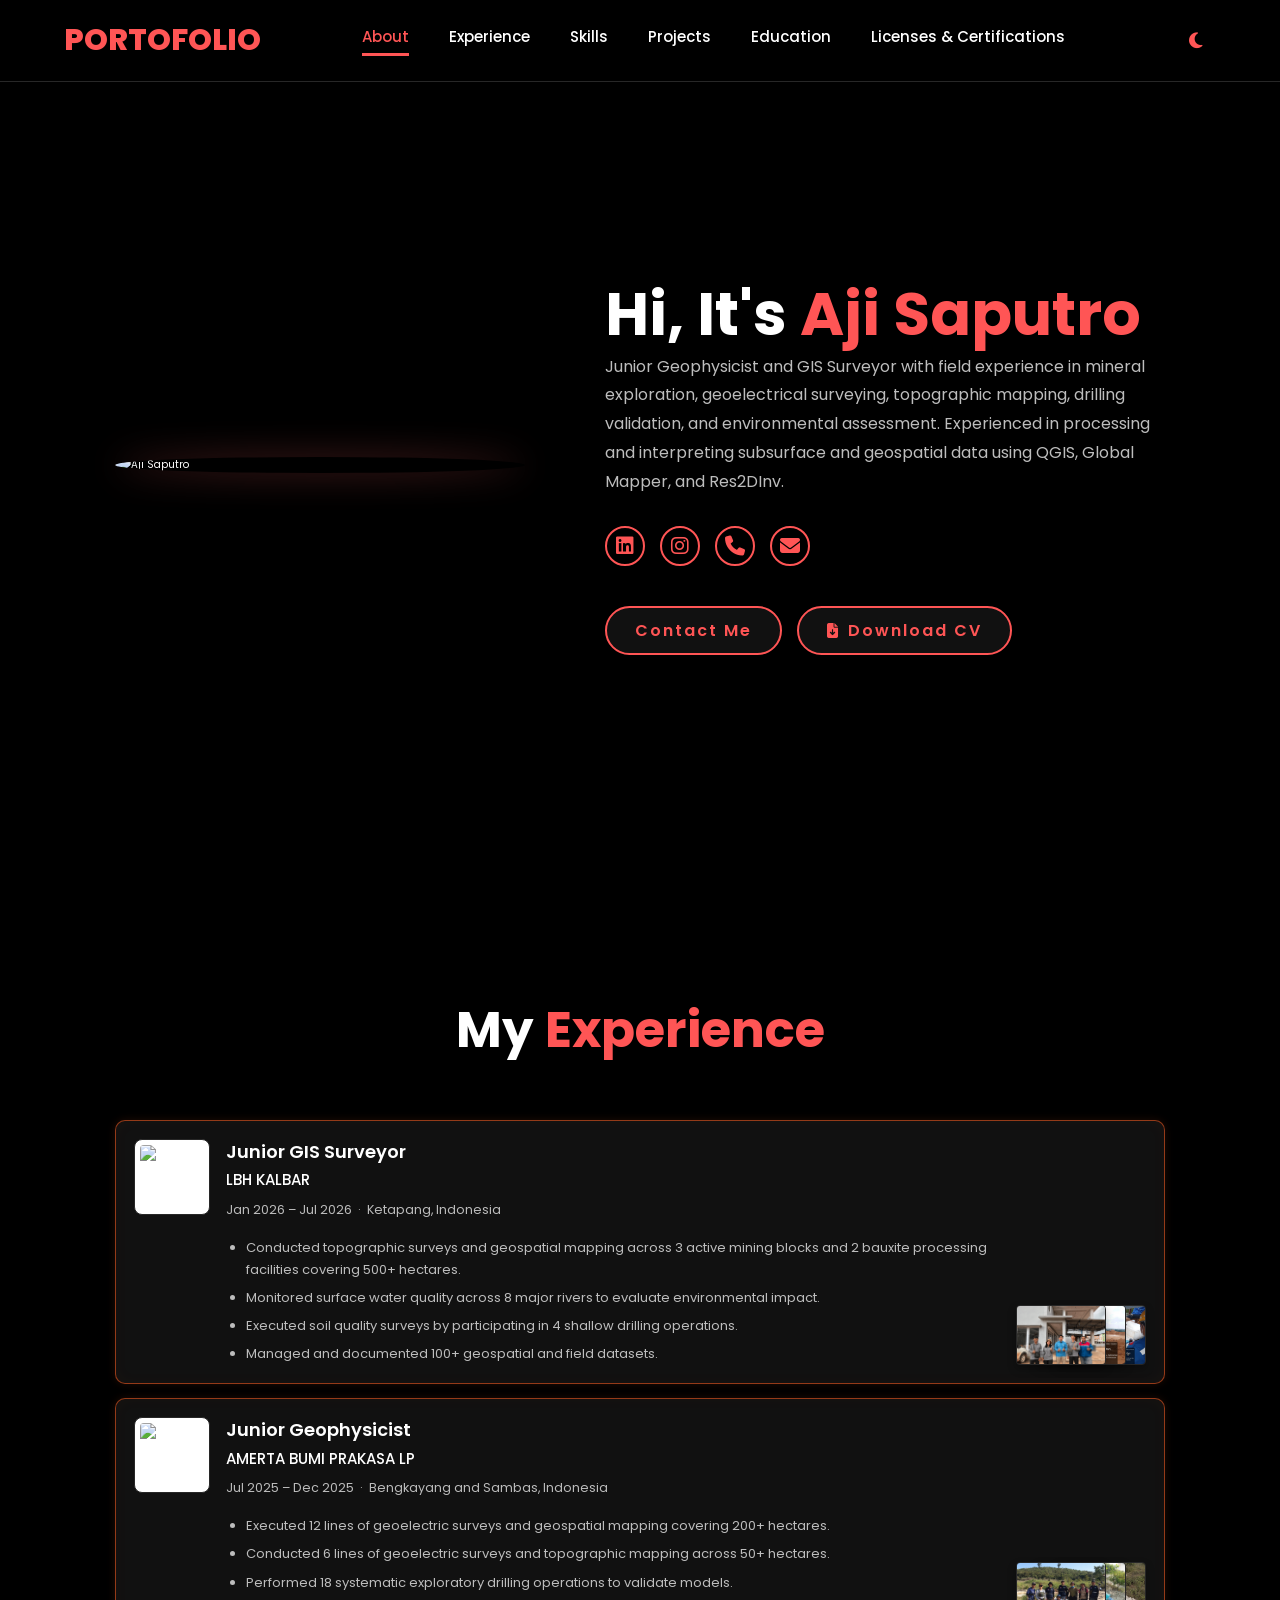
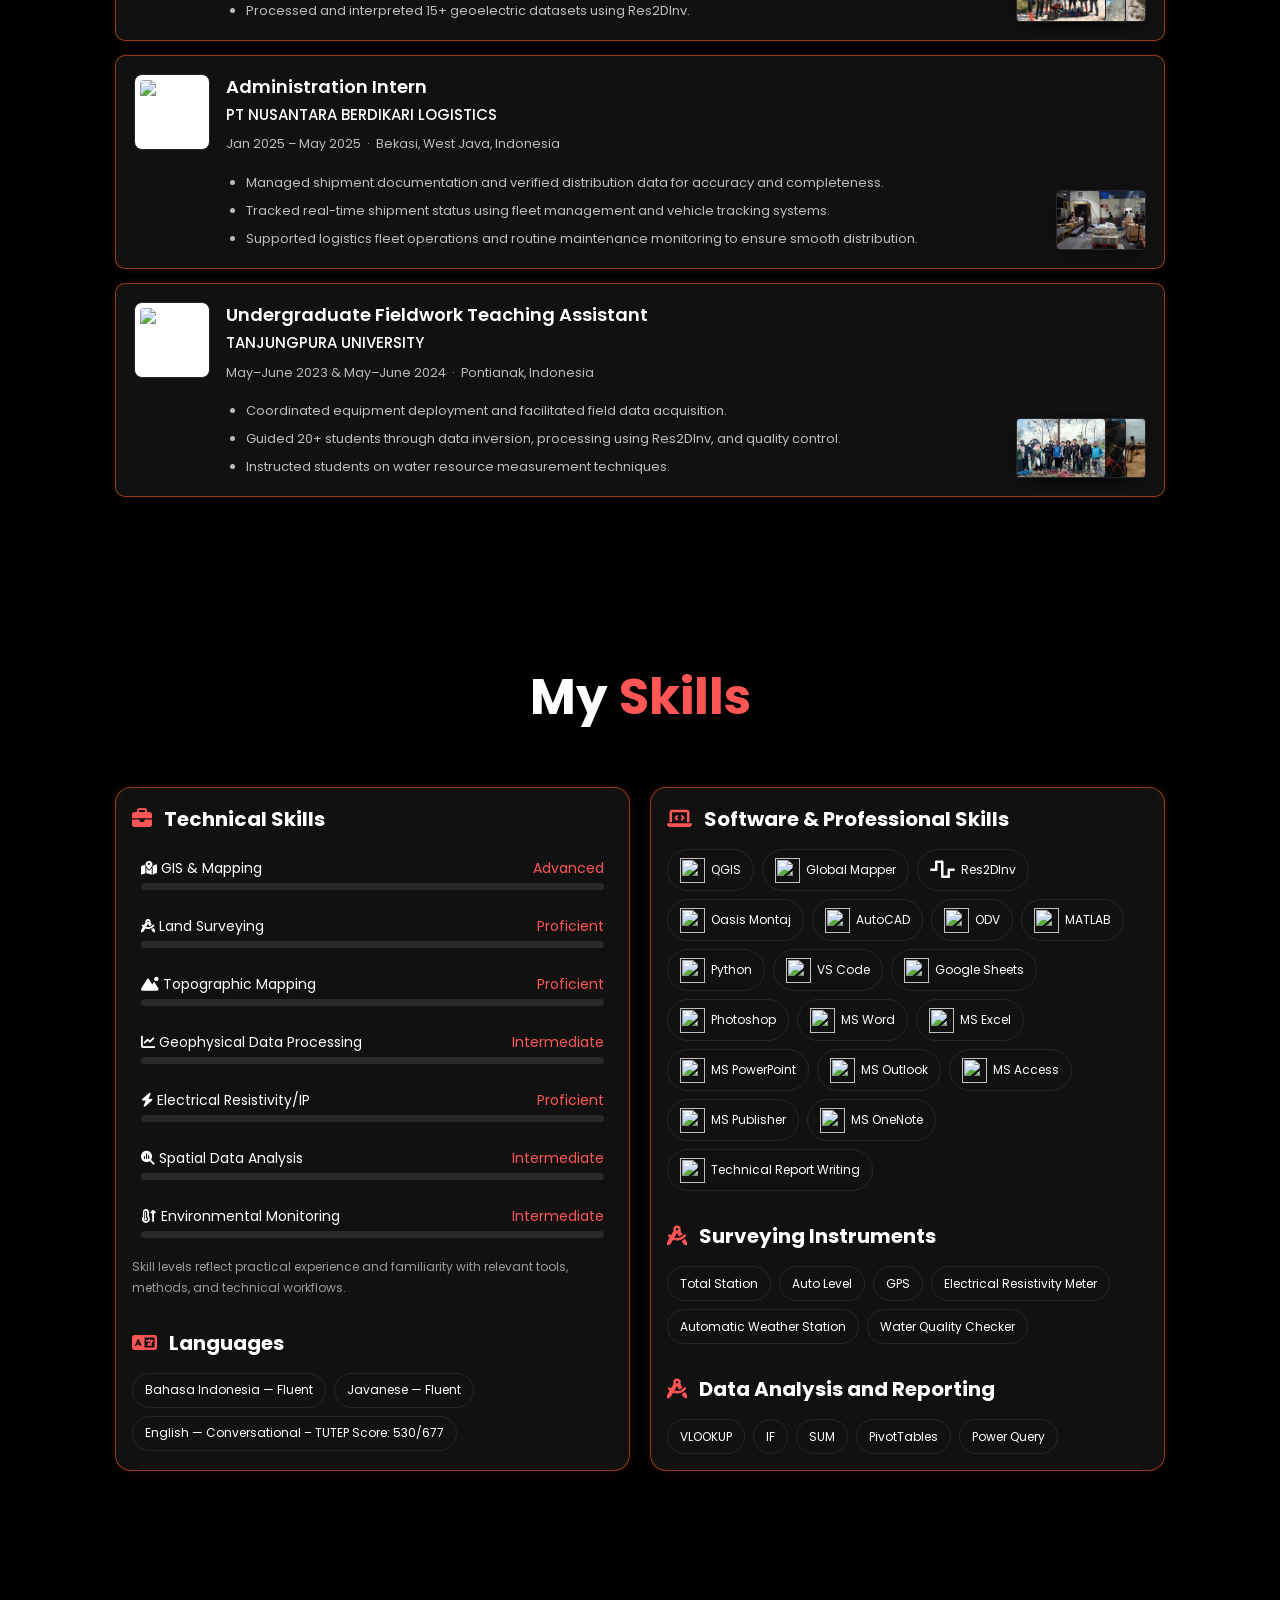
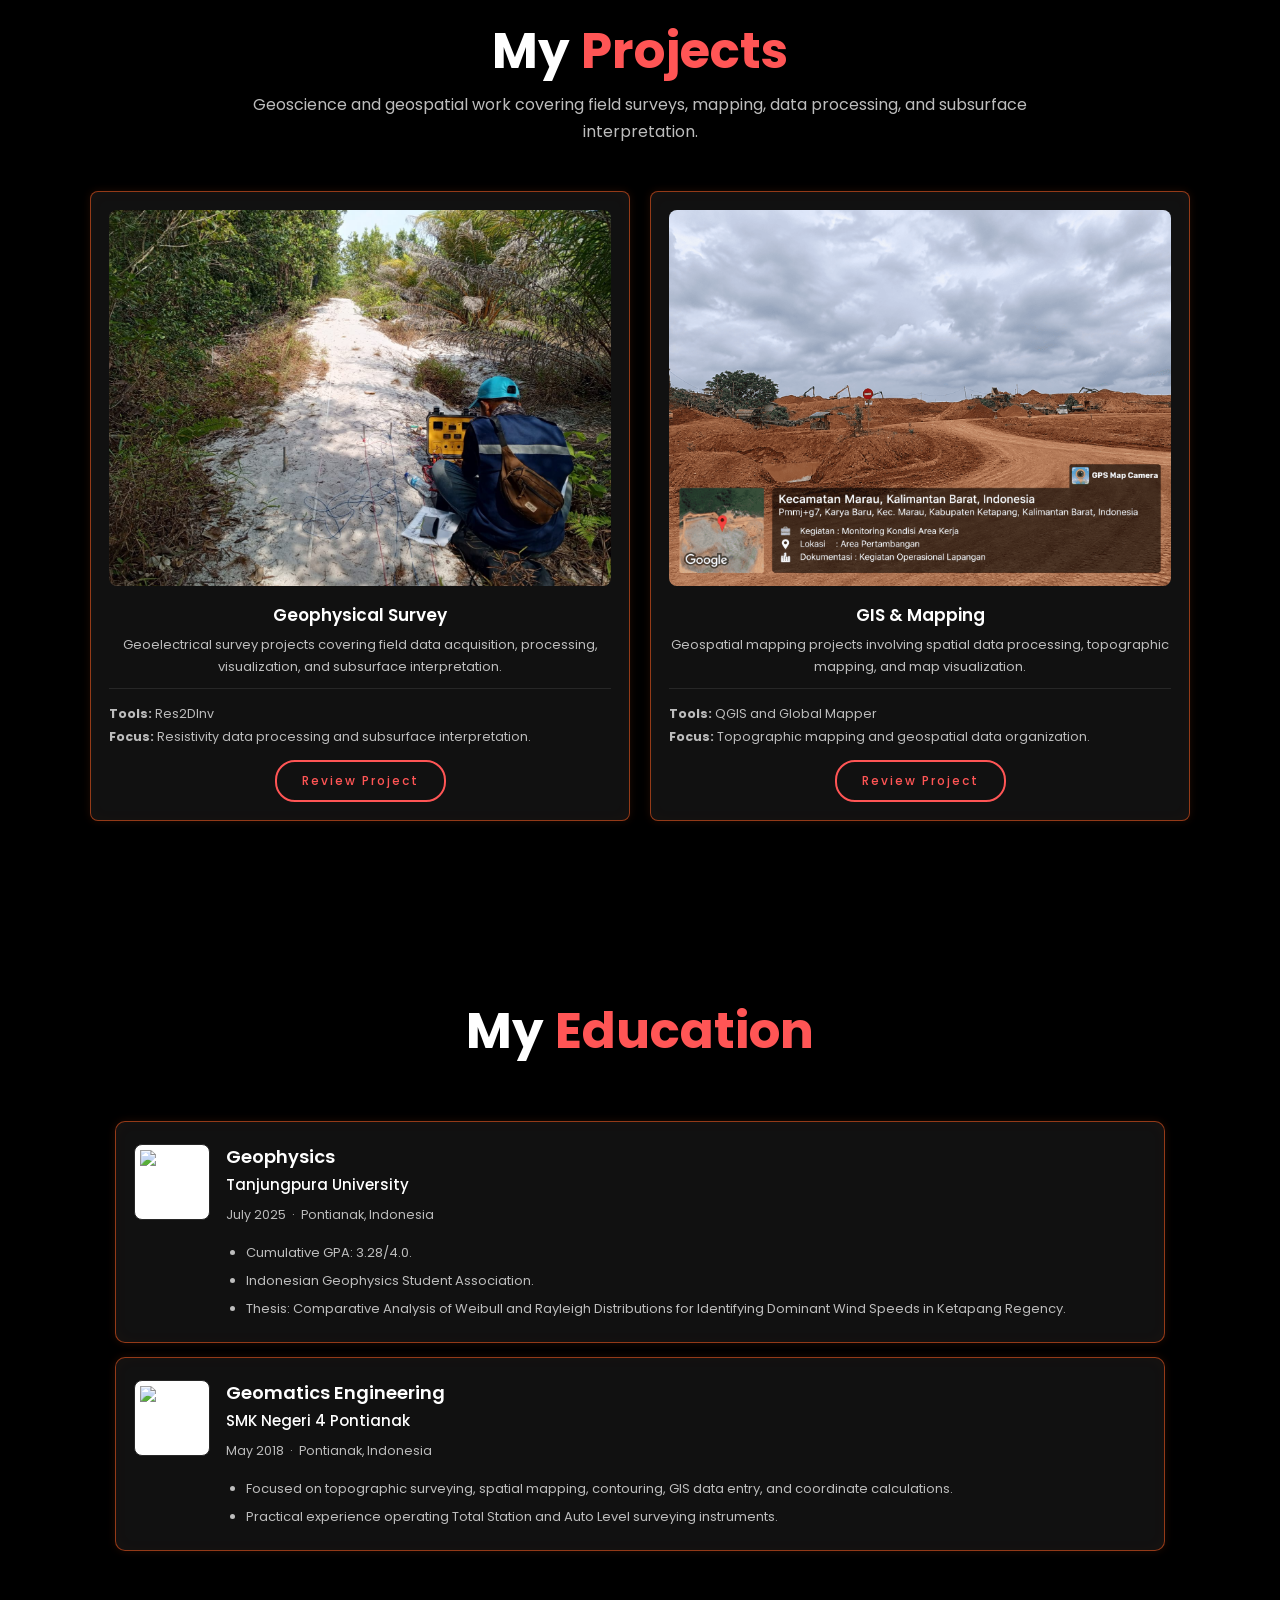
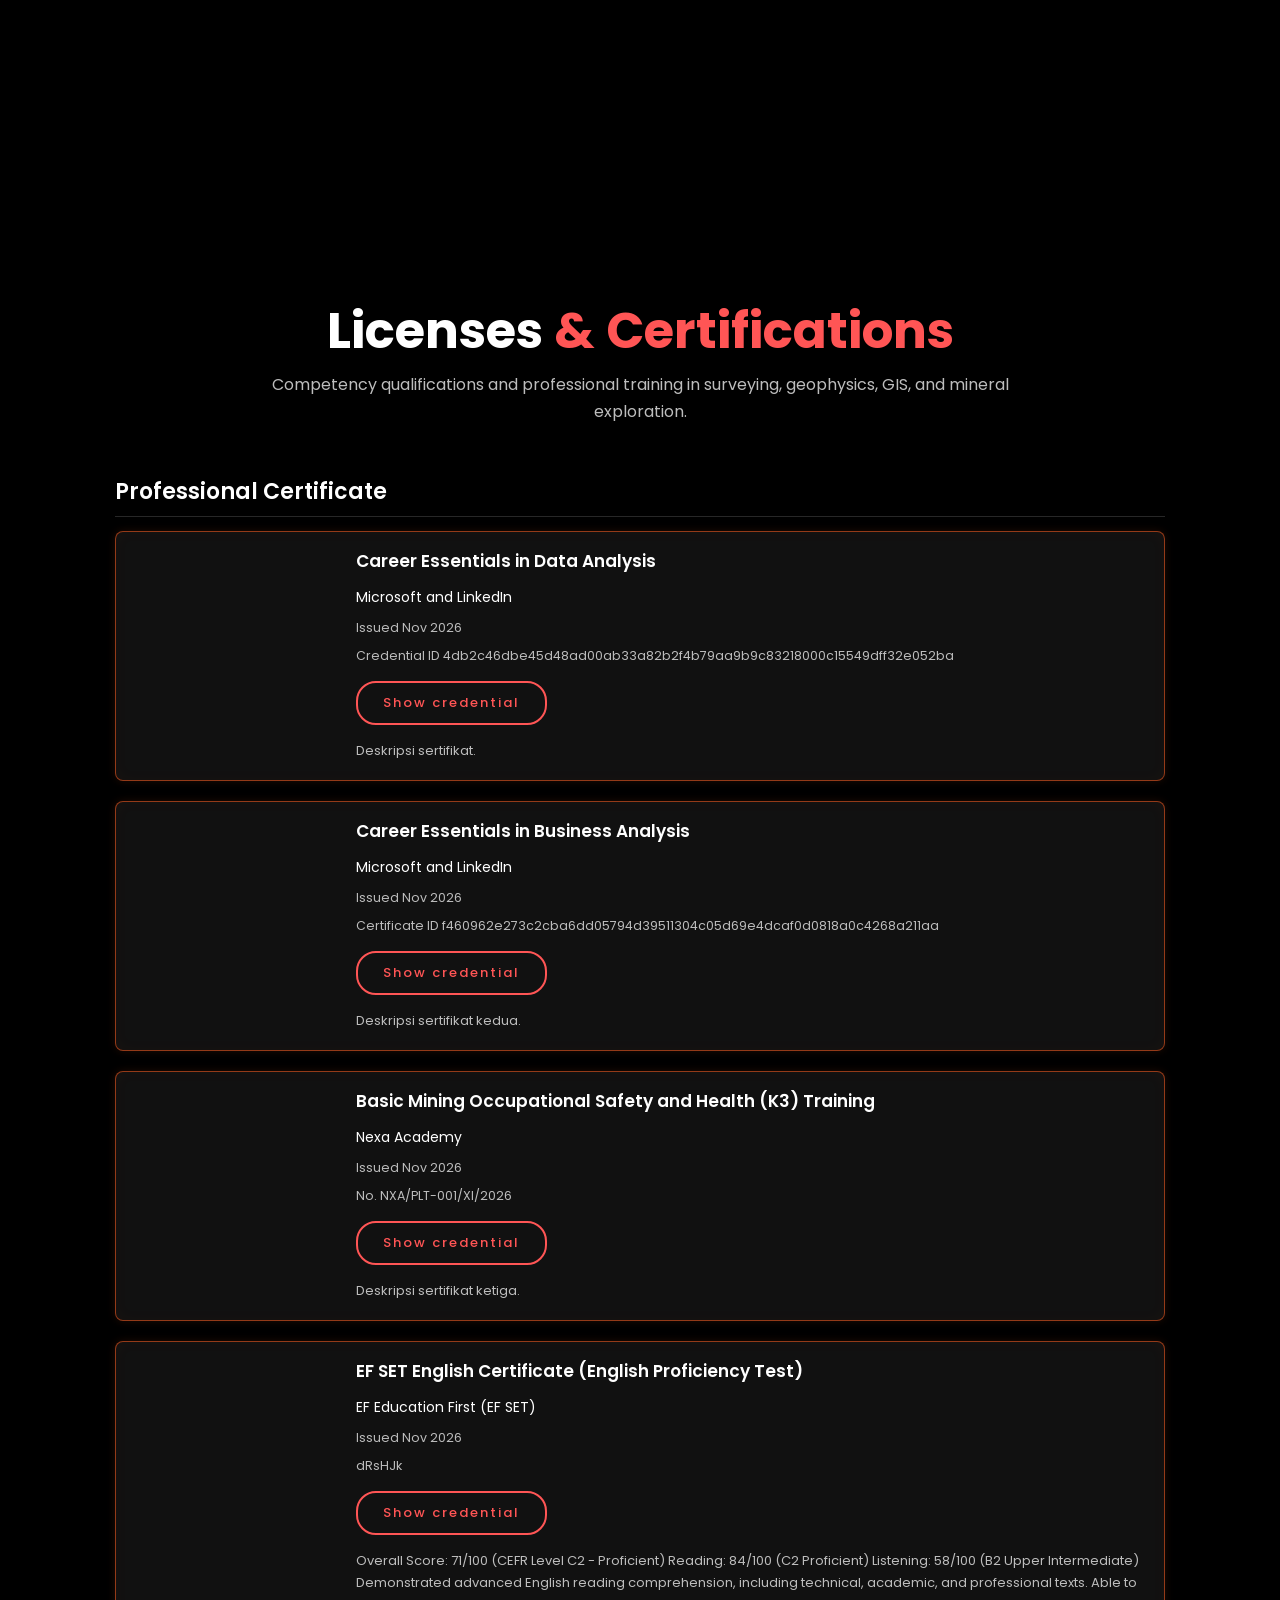
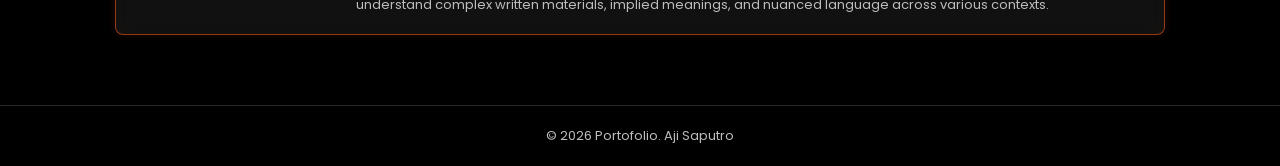
==== commit 146a40a9: "acc" ====
--- a/index.html
+++ b/index.html
@@ -721,7 +721,7 @@
 
         <div class="certificate-image-inside">
           <img
-            src="./sertifikat4.png"
+            src="./sertifikat4.jpeg"
             alt="Certificate - Nama Sertifikat Keempat"
             data-description="Professional Certificate — Nama Sertifikat Keempat"
             onclick="openCertificateModal(this)"
@@ -731,22 +731,26 @@
         </div>
 
         <div class="timeline-text-inside">
-          <h3>Basic Mining Occupational Safety and Health (K3) Training</h3>
-          <h4>Nexa Academy</h4>
+          <h3>EF SET English Certificate (English Proficiency Test)</h3>
+          <h4>EF Education First (EF SET)</h4>
 
           <p class="certificate-meta">Issued Nov 2026</p>
-          <p class="certificate-meta certificate-id">No. NXA/PLT-001/XI/2026</p>
+          <p class="certificate-meta certificate-id">dRsHJk</p>
 
           <a
             class="btn credential-link"
-            href="https://linkedin.com"
+            href="https://cert.efset.org/id/dRsHJk"
             target="_blank"
             rel="noopener noreferrer"
           >
             Show credential
           </a>
 
-          <p class="certificate-desc">Deskripsi sertifikat keempat.</p>
+          <p class="certificate-desc">Overall Score: 71/100 (CEFR Level C2 - Proficient)
+            Reading: 84/100 (C2 Proficient)
+            Listening: 58/100 (B2 Upper Intermediate)
+            Demonstrated advanced English reading comprehension, including technical, academic, and professional texts.
+            Able to understand complex written materials, implied meanings, and nuanced language across various contexts.</p>
         </div>
 
       </div>
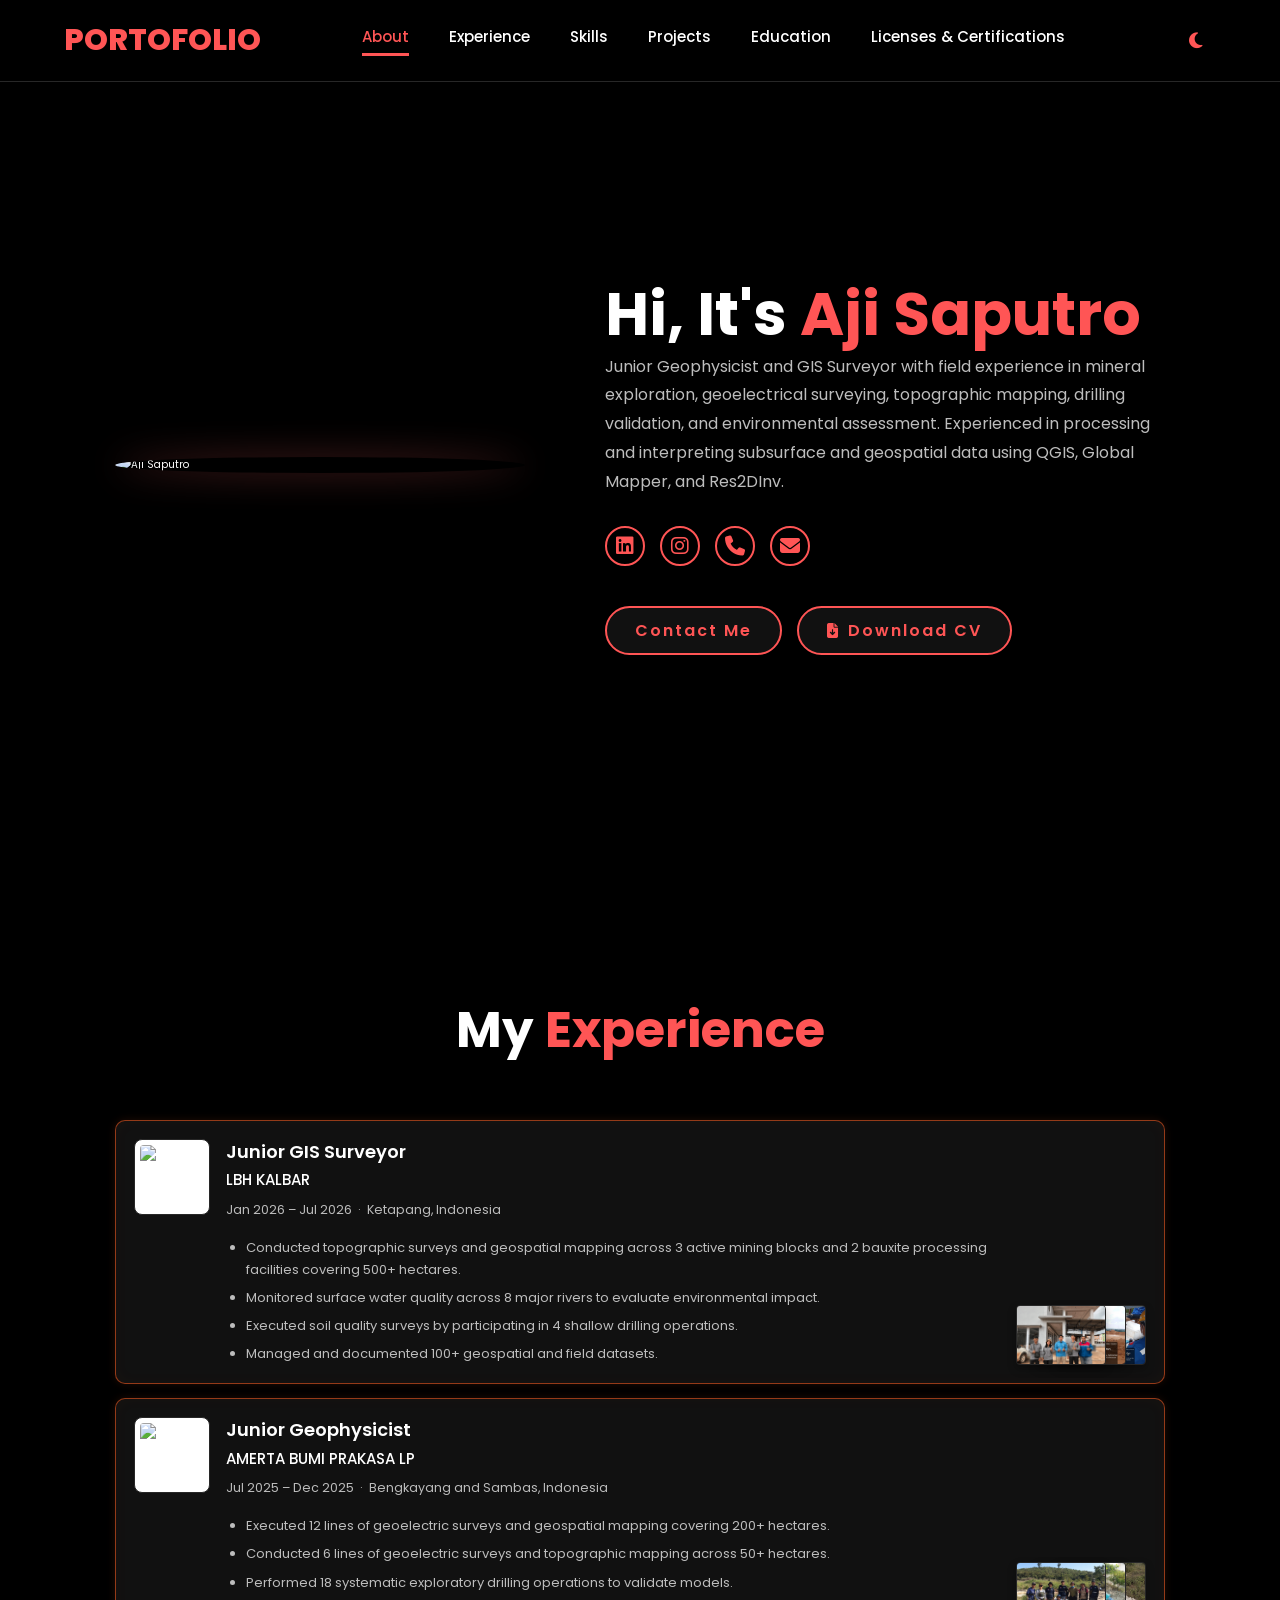
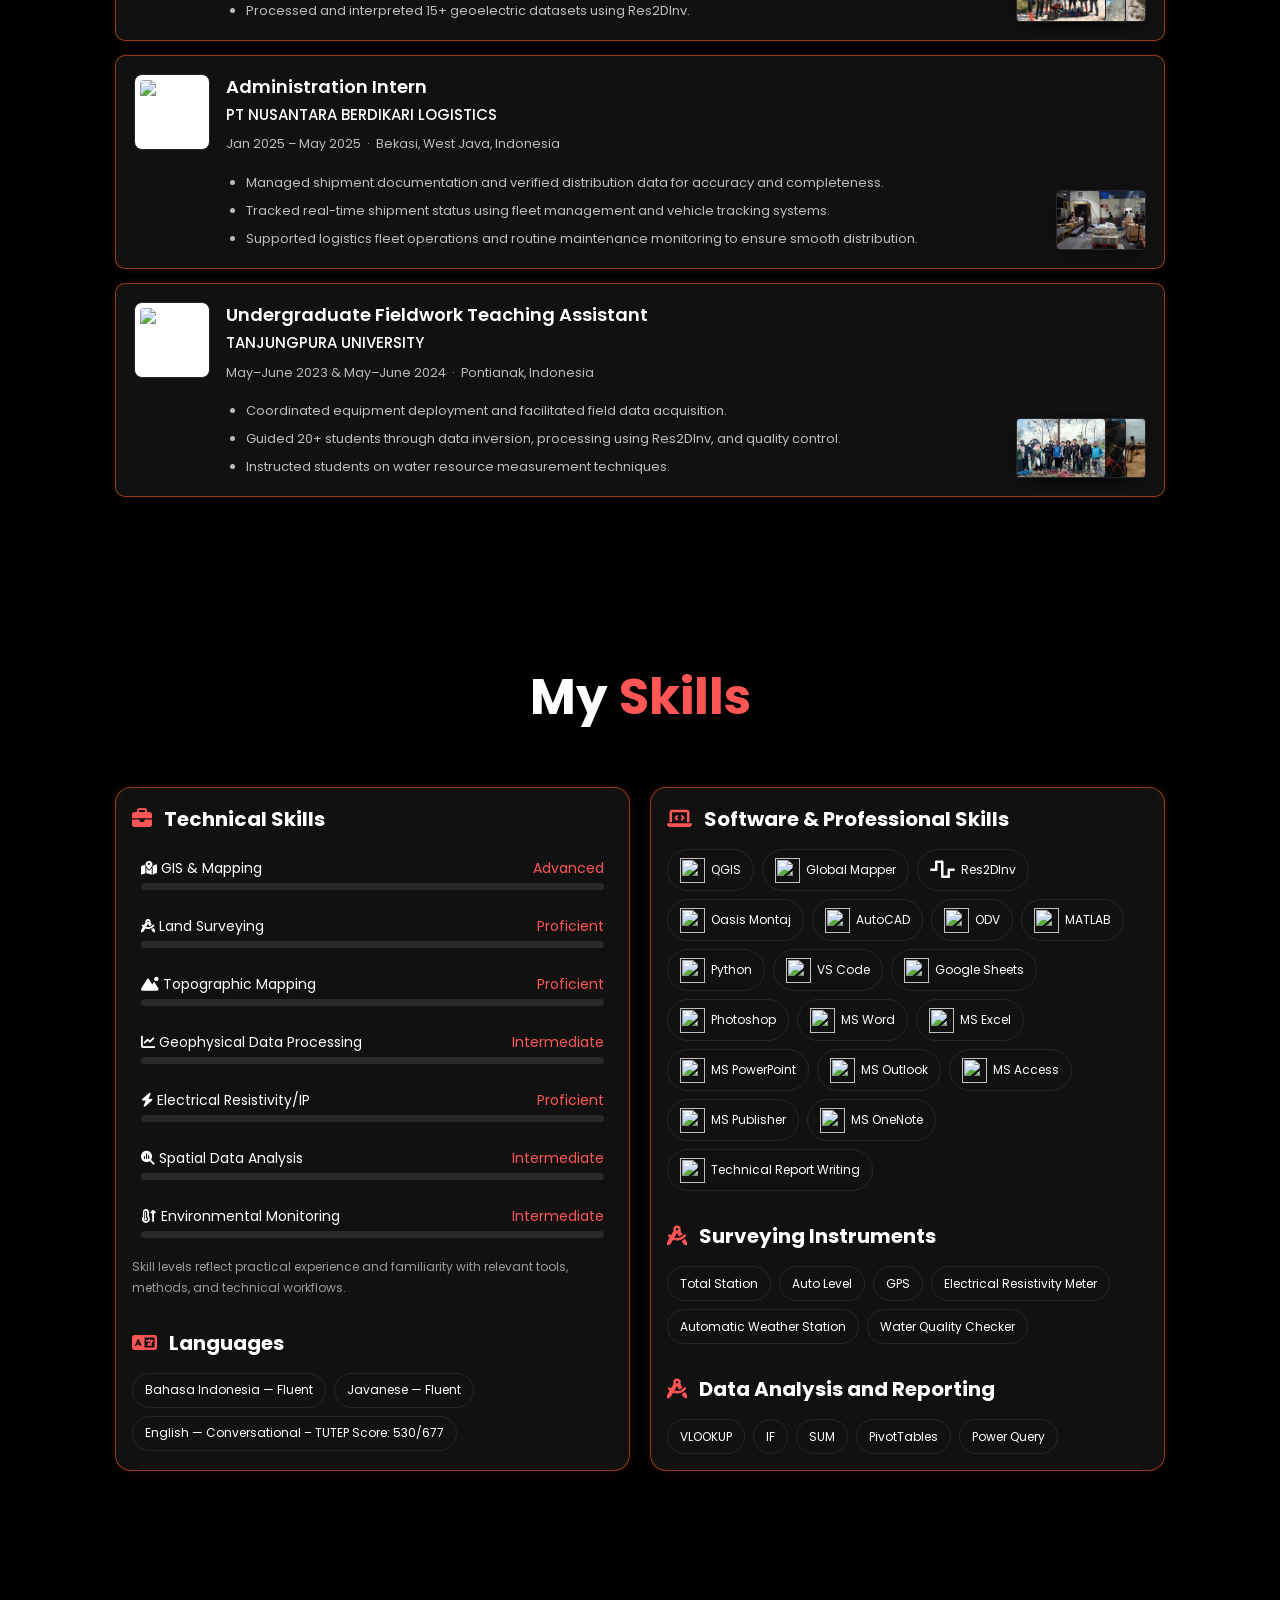
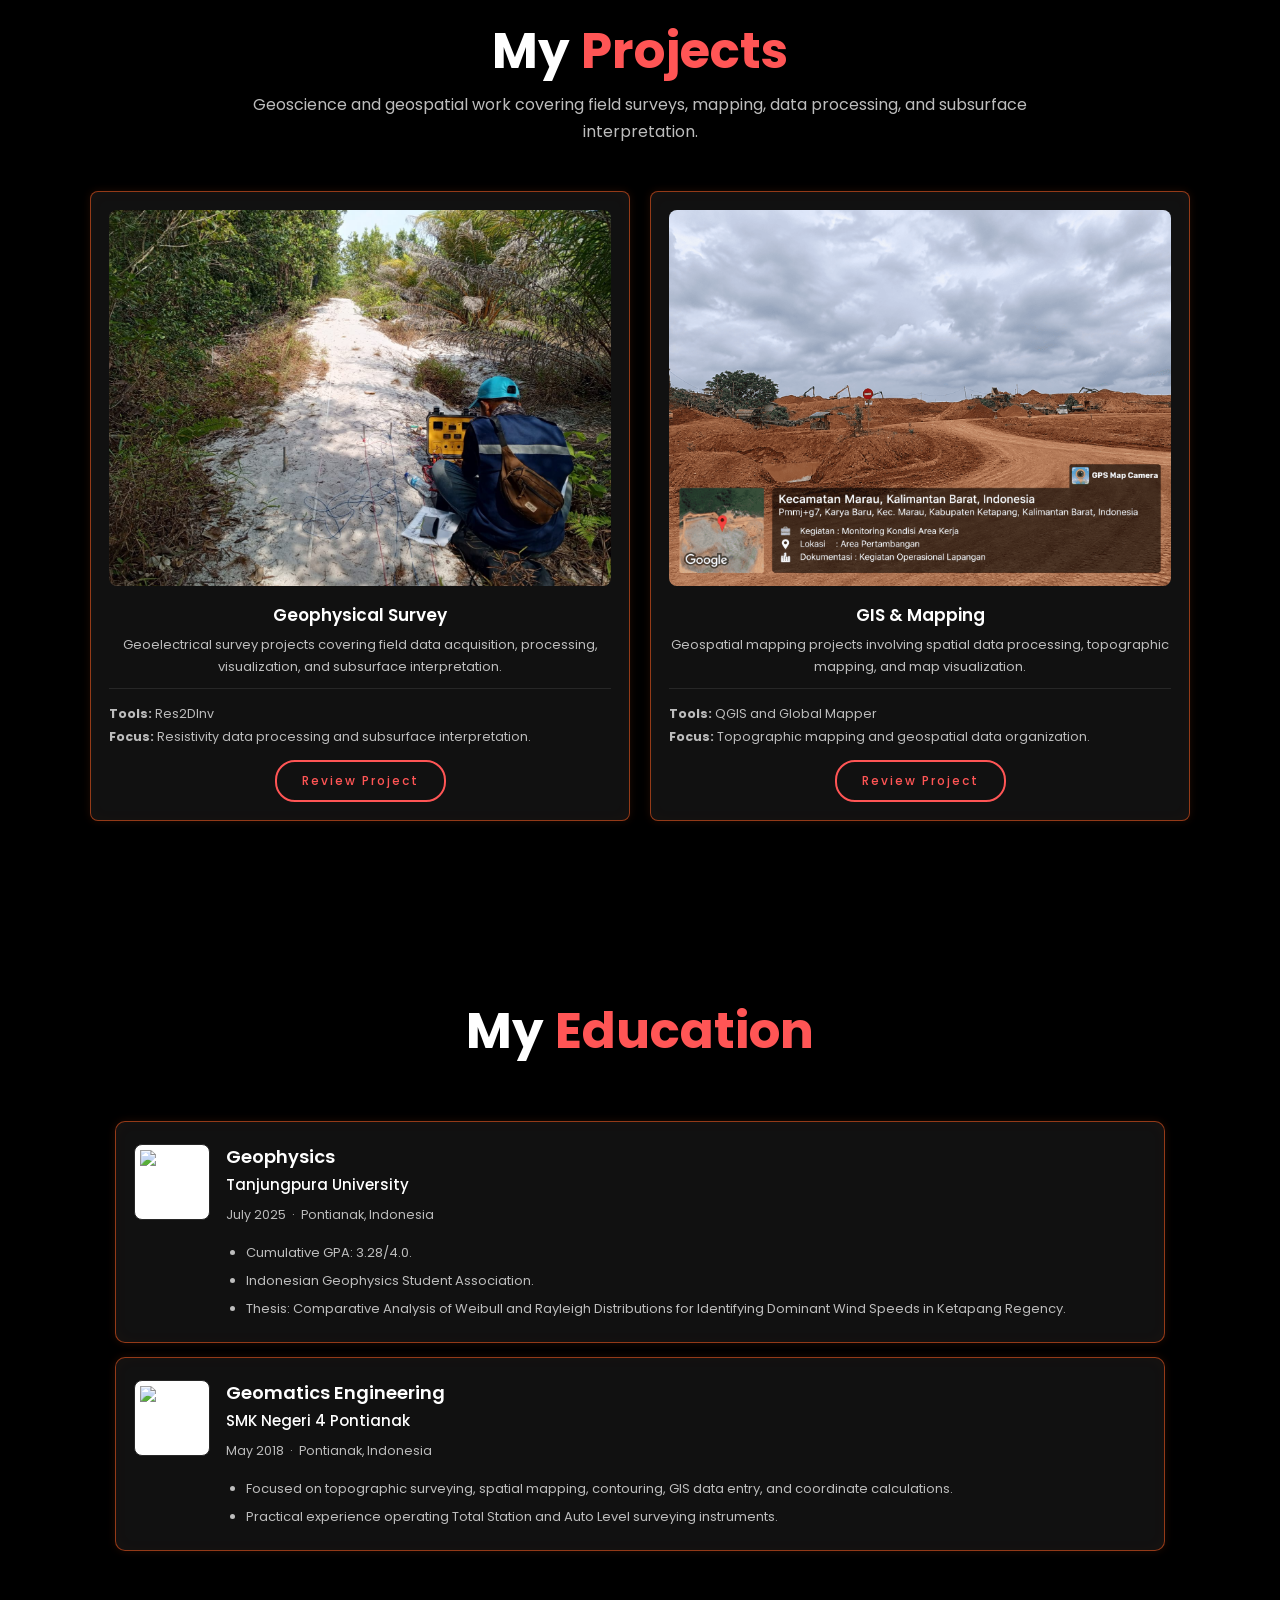
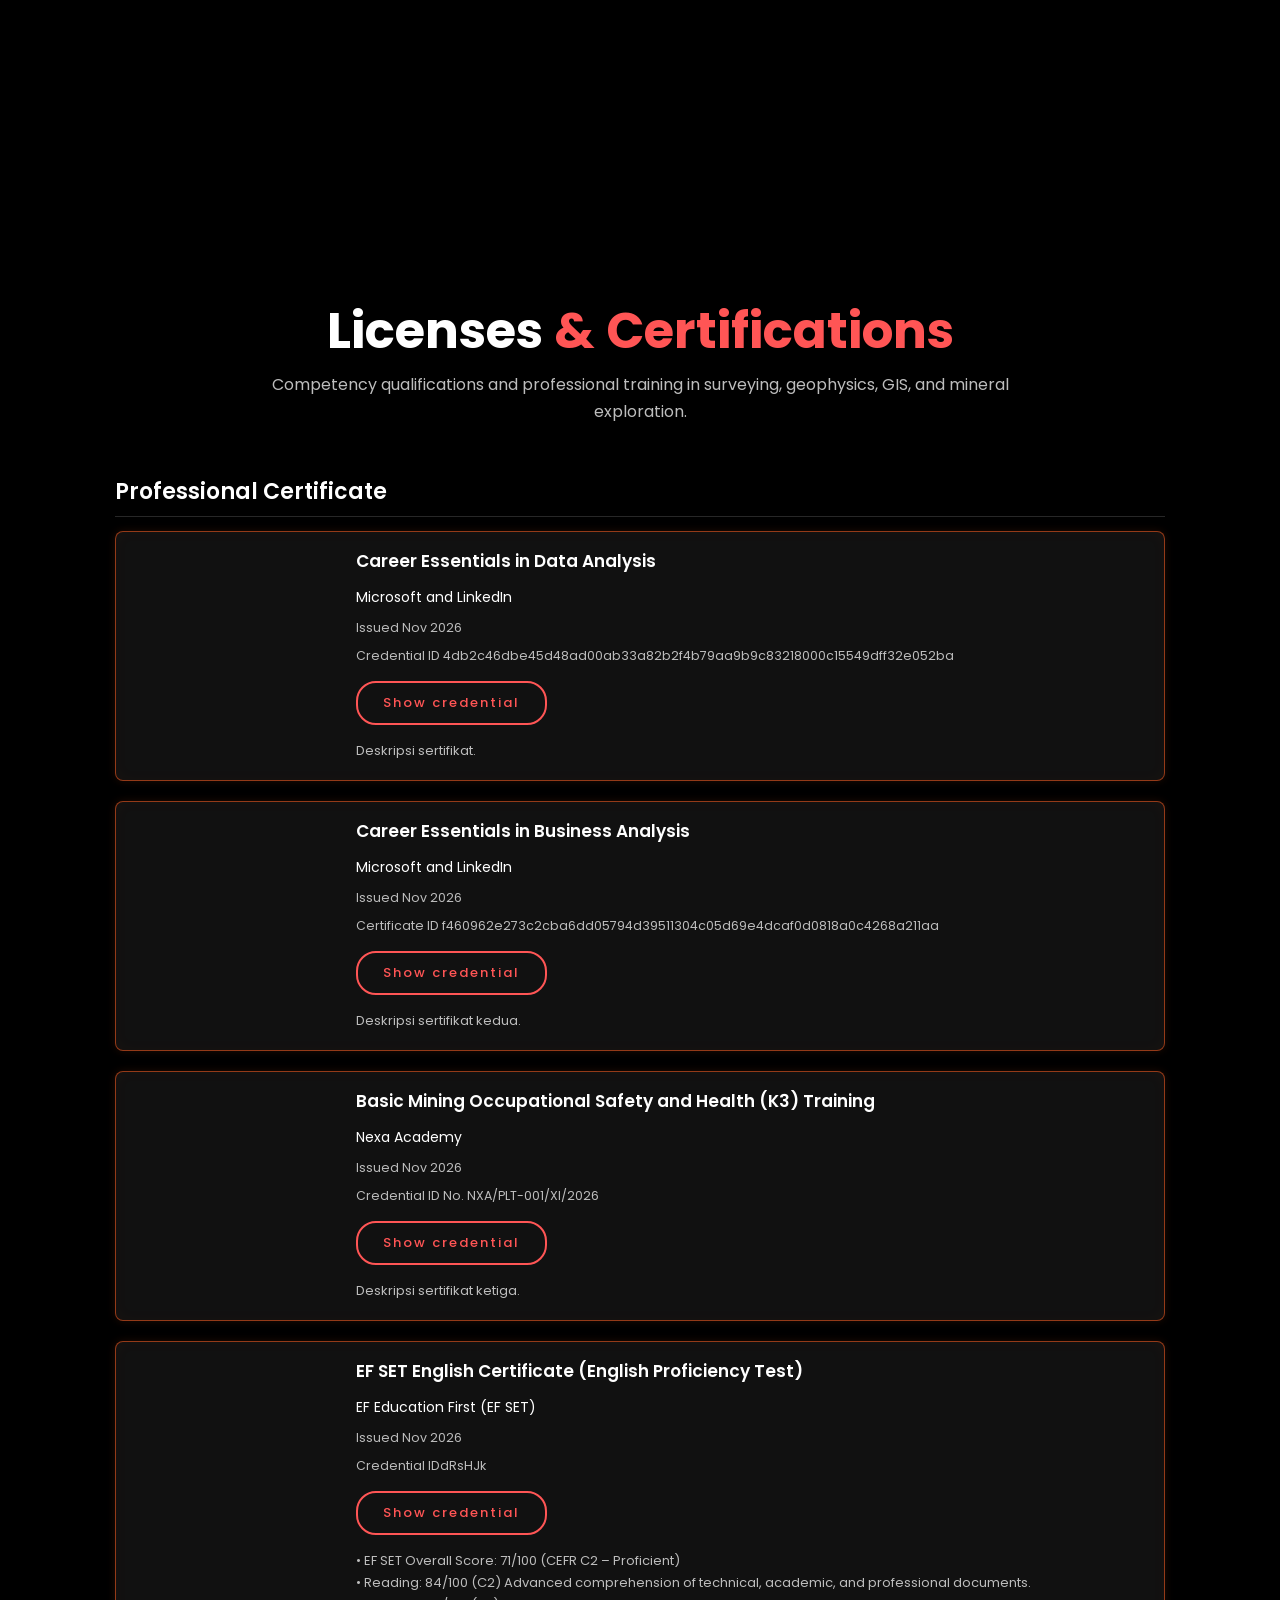
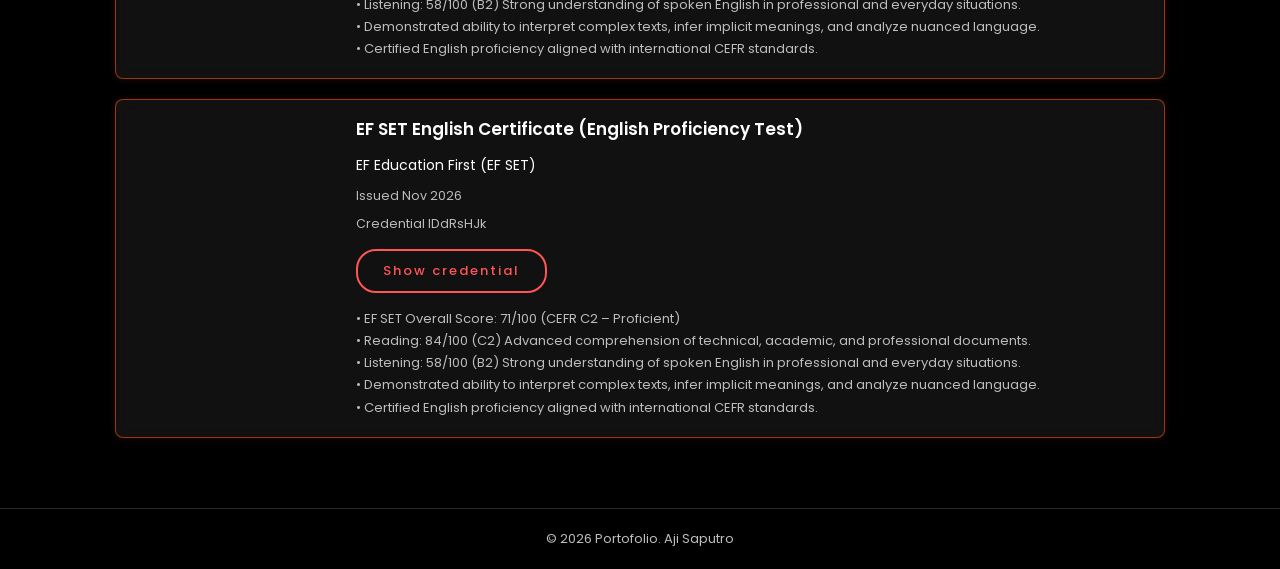
==== commit f44771ee: "acc" ====
--- a/index.html
+++ b/index.html
@@ -698,7 +698,7 @@
           <h4>Nexa Academy</h4>
 
           <p class="certificate-meta">Issued Nov 2026</p>
-          <p class="certificate-meta certificate-id">No. NXA/PLT-001/XI/2026</p>
+          <p class="certificate-meta certificate-id">Credential ID No. NXA/PLT-001/XI/2026</p>
 
           <a
             class="btn credential-link"
@@ -735,7 +735,7 @@
           <h4>EF Education First (EF SET)</h4>
 
           <p class="certificate-meta">Issued Nov 2026</p>
-          <p class="certificate-meta certificate-id">dRsHJk</p>
+          <p class="certificate-meta certificate-id">Credential IDdRsHJk</p>
 
           <a
             class="btn credential-link"
@@ -746,11 +746,56 @@
             Show credential
           </a>
 
-          <p class="certificate-desc">Overall Score: 71/100 (CEFR Level C2 - Proficient)
-            Reading: 84/100 (C2 Proficient)
-            Listening: 58/100 (B2 Upper Intermediate)
-            Demonstrated advanced English reading comprehension, including technical, academic, and professional texts.
-            Able to understand complex written materials, implied meanings, and nuanced language across various contexts.</p>
+          <p class="certificate-desc">
+  • EF SET Overall Score: 71/100 (CEFR C2 – Proficient)<br>
+  • Reading: 84/100 (C2)  Advanced comprehension of technical, academic, and professional documents.<br>
+  • Listening: 58/100 (B2) Strong understanding of spoken English in professional and everyday situations.<br>
+  • Demonstrated ability to interpret complex texts, infer implicit meanings, and analyze nuanced language.<br>
+  • Certified English proficiency aligned with international CEFR standards.
+</p>
+        </div>
+
+      </div>
+    </article>
+
+    <!-- SERTIFIKAT 5 (TAMBAHAN BARU) -->
+    <article class="linkedin-style-card certificate-linkedin-card">
+      <div class="timeline-content">
+
+        <div class="certificate-image-inside">
+          <img
+            src="./sertifikat5.jpeg"
+            alt="Certificate - Nama Sertifikat Kelima"
+            data-description="Professional Certificate — Nama Sertifikat Kelima"
+            onclick="openCertificateModal(this)"
+            loading="lazy"
+            style="cursor: pointer;"
+          >
+        </div>
+
+        <div class="timeline-text-inside">
+          <h3>EF SET English Certificate (English Proficiency Test)</h3>
+          <h4>EF Education First (EF SET)</h4>
+
+          <p class="certificate-meta">Issued Nov 2026</p>
+          <p class="certificate-meta certificate-id">Credential IDdRsHJk</p>
+
+          <a
+            class="btn credential-link"
+            href="https://cert.efset.org/id/dRsHJk"
+            target="_blank"
+            rel="noopener noreferrer"
+          >
+            Show credential
+          </a>
+
+          <p class="certificate-desc">
+  • EF SET Overall Score: 71/100 (CEFR C2 – Proficient)<br>
+  • Reading: 84/100 (C2)  Advanced comprehension of technical, academic, and professional documents.<br>
+  • Listening: 58/100 (B2) Strong understanding of spoken English in professional and everyday situations.<br>
+  • Demonstrated ability to interpret complex texts, infer implicit meanings, and analyze nuanced language.<br>
+  • Certified English proficiency aligned with international CEFR standards.
+</p>
         </div>
 
       </div>
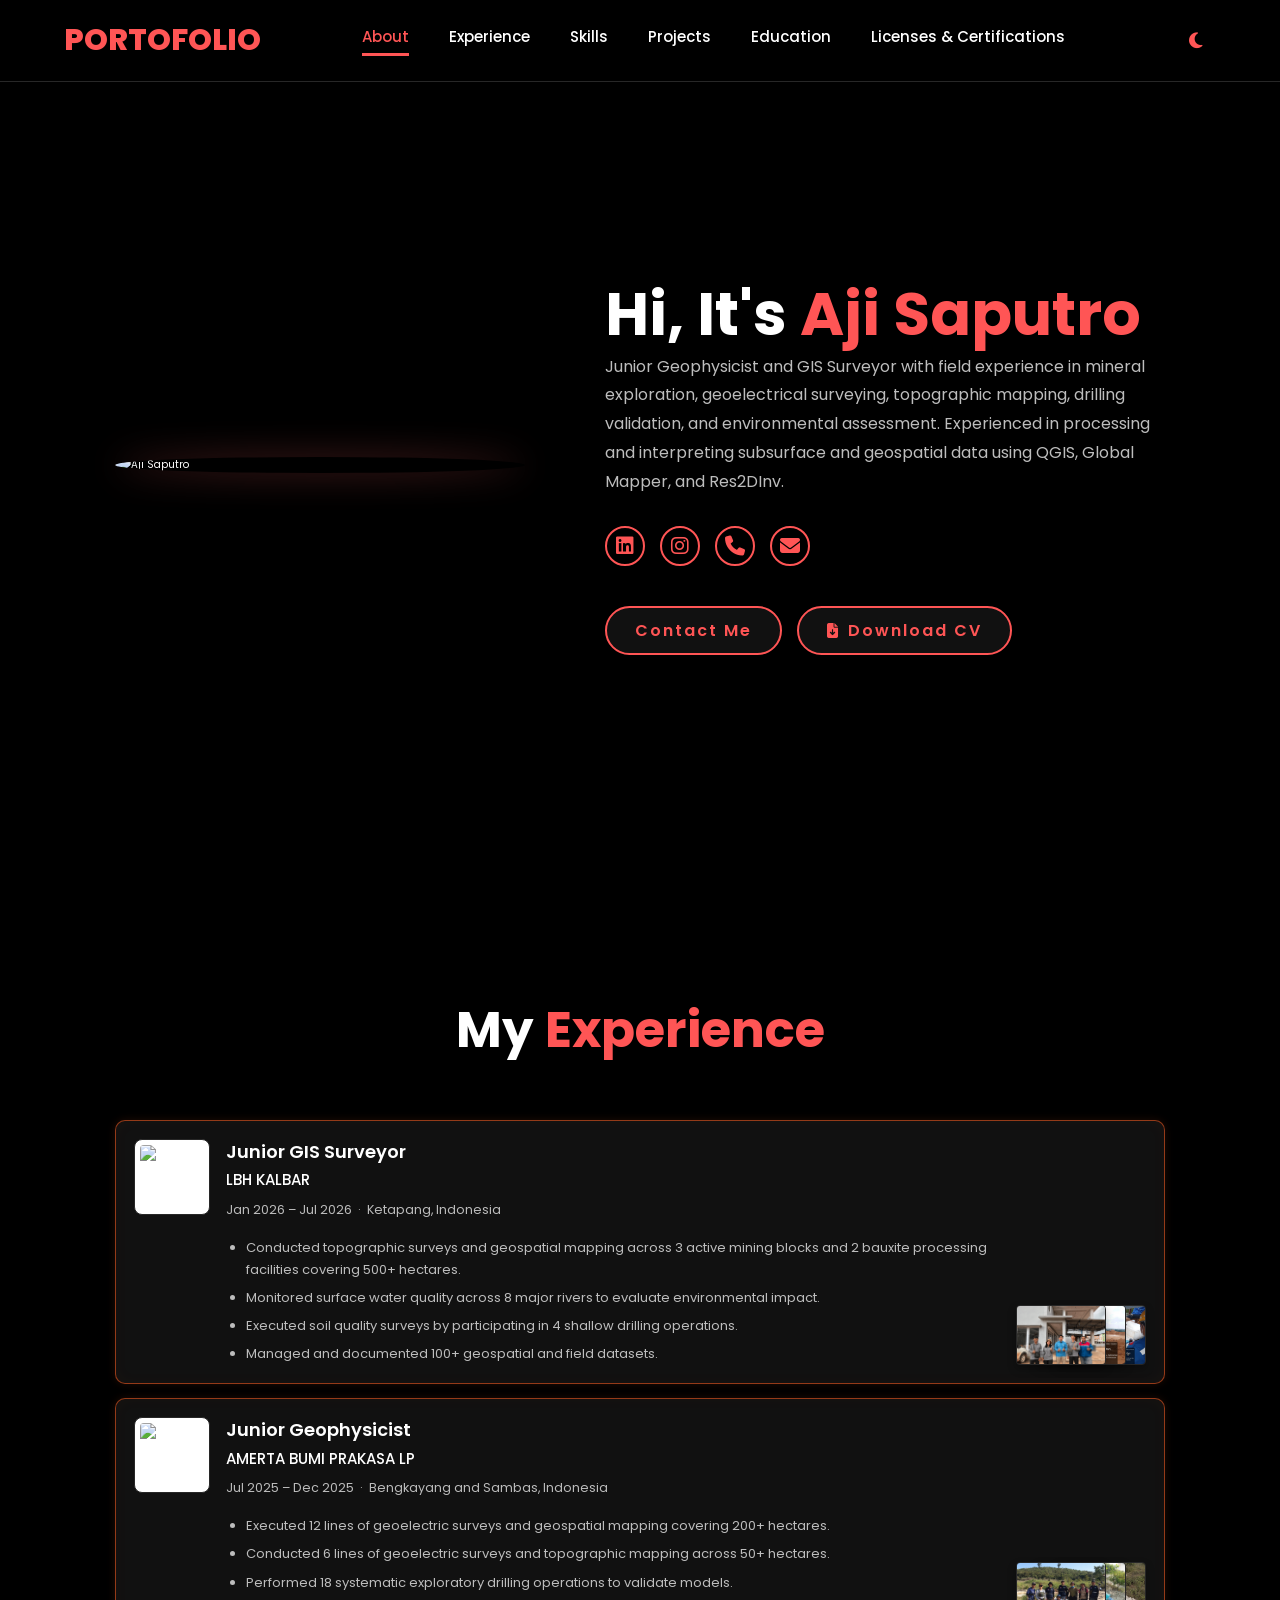
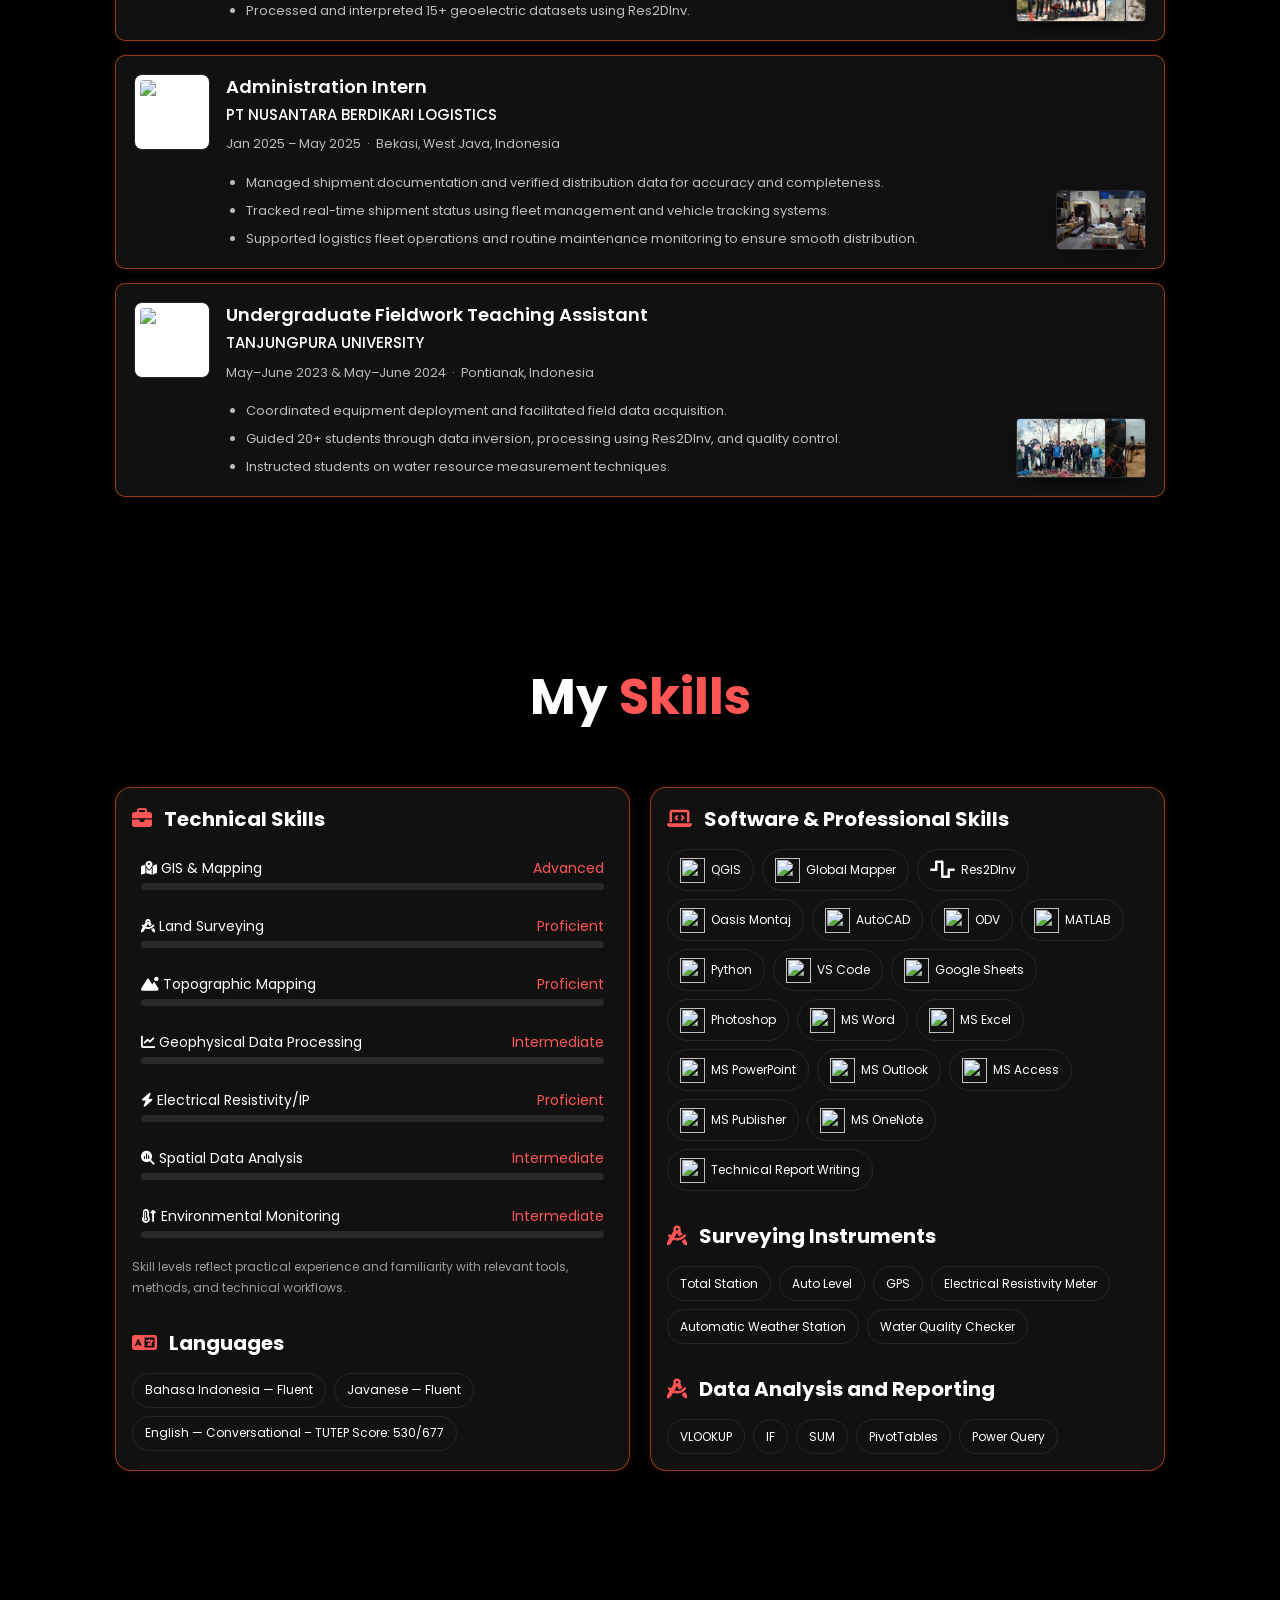
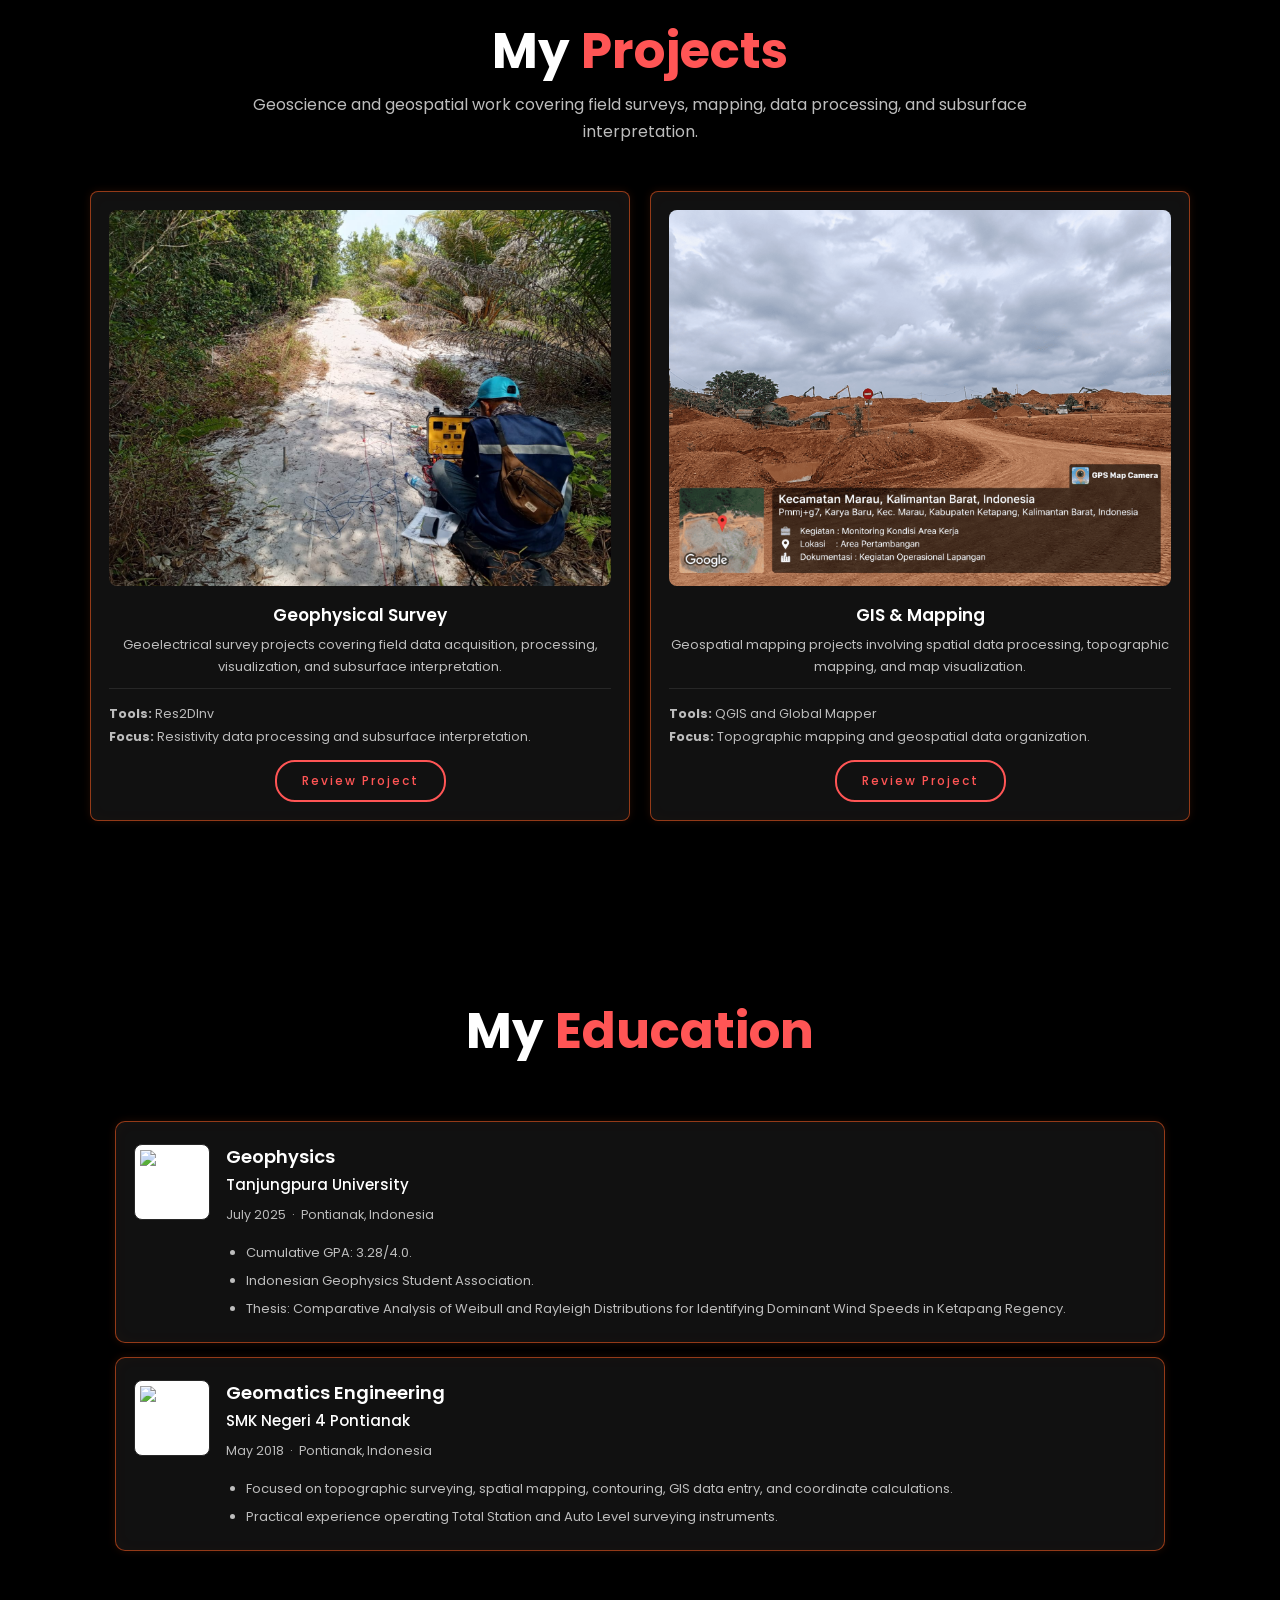
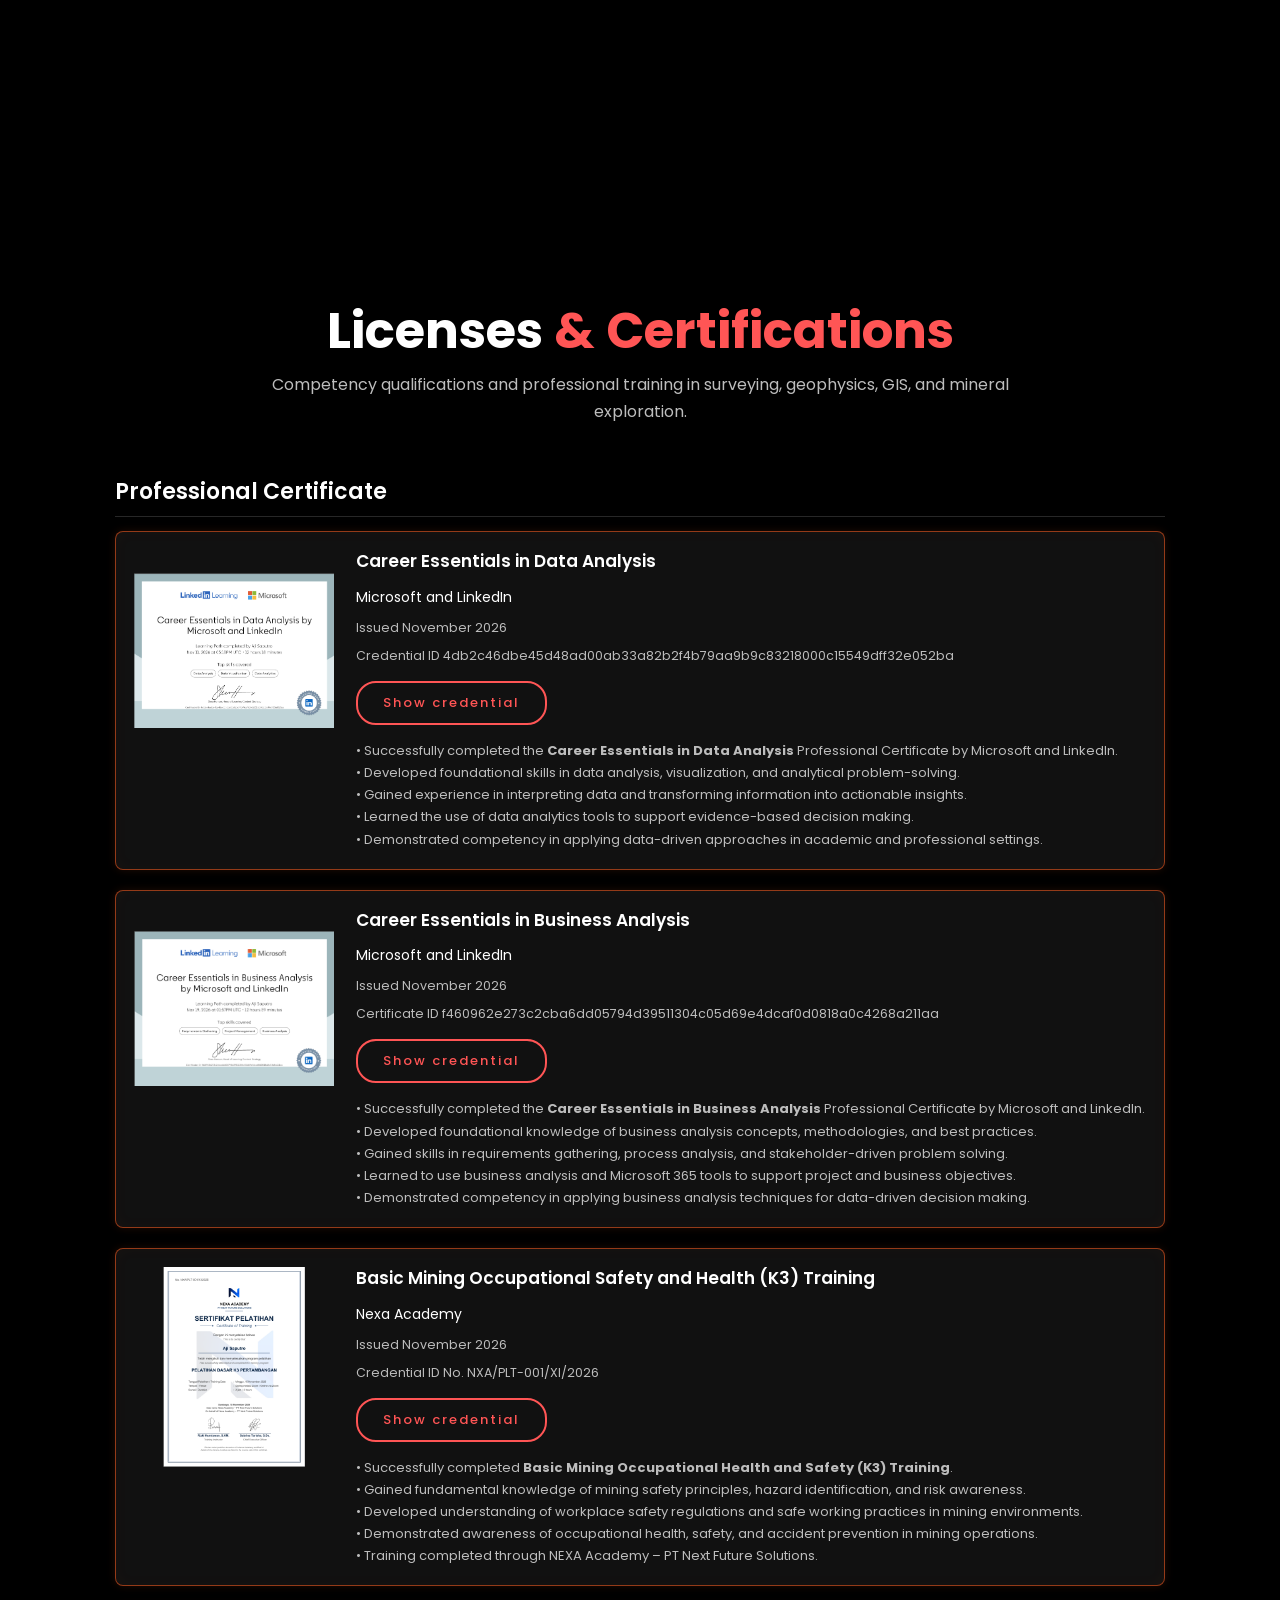
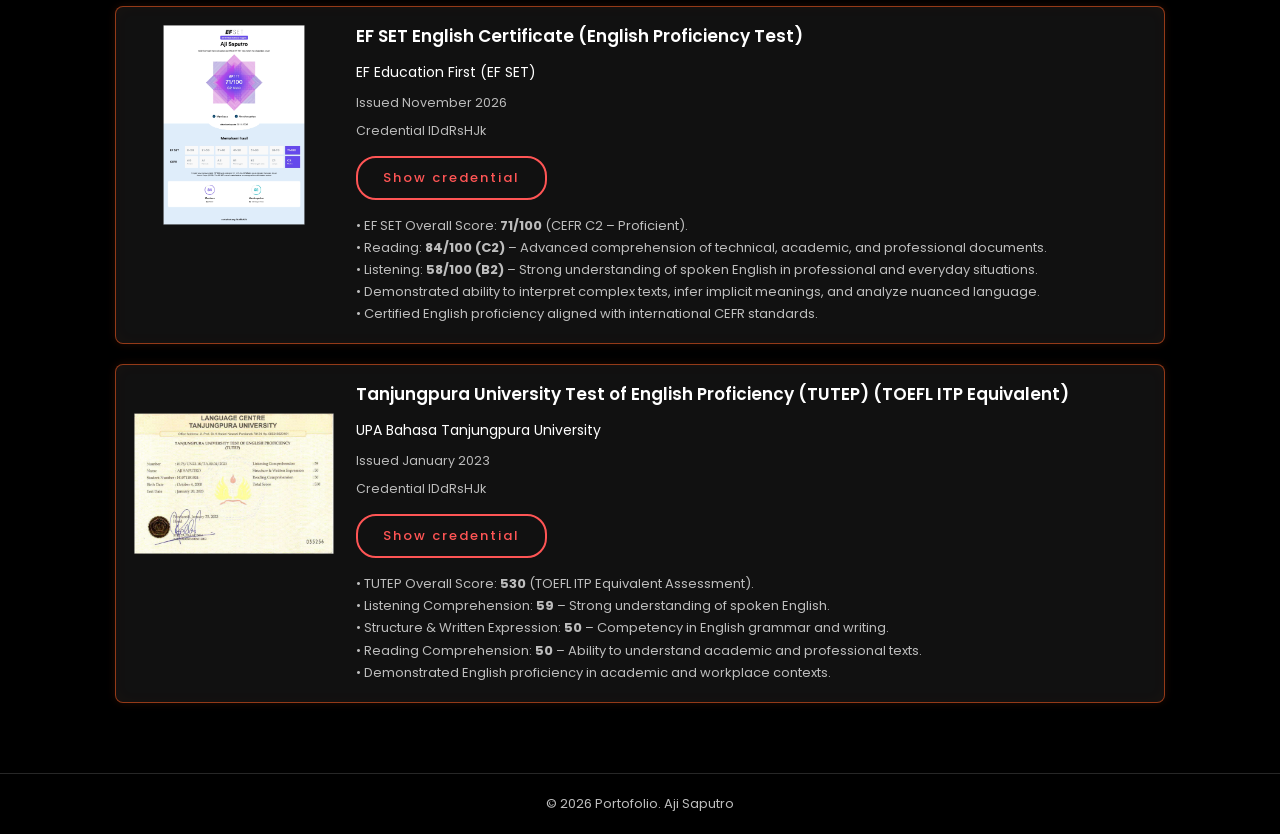
==== commit ef65df34: "acc" ====
--- a/index.html
+++ b/index.html
@@ -624,7 +624,7 @@
           <h3>Career Essentials in Data Analysis</h3>
           <h4>Microsoft and LinkedIn</h4>
 
-          <p class="certificate-meta">Issued Nov 2026</p>
+          <p class="certificate-meta">Issued November 2026</p>
           <p class="certificate-meta certificate-id">Credential ID 4db2c46dbe45d48ad00ab33a82b2f4b79aa9b9c83218000c15549dff32e052ba</p>
 
           <a
@@ -636,7 +636,13 @@
             Show credential
           </a>
 
-          <p class="certificate-desc">Deskripsi sertifikat.</p>
+        <p class="certificate-desc">
+  • Successfully completed the <strong>Career Essentials in Data Analysis</strong> Professional Certificate by Microsoft and LinkedIn.<br>
+  • Developed foundational skills in data analysis, visualization, and analytical problem-solving.<br>
+  • Gained experience in interpreting data and transforming information into actionable insights.<br>
+  • Learned the use of data analytics tools to support evidence-based decision making.<br>
+  • Demonstrated competency in applying data-driven approaches in academic and professional settings.
+</p>
         </div>
 
       </div>
@@ -661,18 +667,23 @@
           <h3>Career Essentials in Business Analysis</h3>
           <h4>Microsoft and LinkedIn</h4>
 
-          <p class="certificate-meta">Issued Nov 2026</p>
+          <p class="certificate-meta">Issued November 2026</p>
           <p class="certificate-meta certificate-id">Certificate ID f460962e273c2cba6dd05794d39511304c05d69e4dcaf0d0818a0c4268a211aa</p>
           <a
             class="btn credential-link"
-            href="https://linkedin.com"
+            href="https://www.linkedin.com/learning/certificates/f460962e273c2cba6dd05794d39511304c05d69e4dcaf0d0818a0c4268a211aa?trk=share_certificate"
             target="_blank"
             rel="noopener noreferrer"
           >
             Show credential
           </a>
-
-          <p class="certificate-desc">Deskripsi sertifikat kedua.</p>
+        <p class="certificate-desc">
+  • Successfully completed the <strong>Career Essentials in Business Analysis</strong> Professional Certificate by Microsoft and LinkedIn.<br>
+  • Developed foundational knowledge of business analysis concepts, methodologies, and best practices.<br>
+  • Gained skills in requirements gathering, process analysis, and stakeholder-driven problem solving.<br>
+  • Learned to use business analysis and Microsoft 365 tools to support project and business objectives.<br>
+  • Demonstrated competency in applying business analysis techniques for data-driven decision making.
+</p>
         </div>
 
       </div>
@@ -697,7 +708,7 @@
           <h3>Basic Mining Occupational Safety and Health (K3) Training</h3>
           <h4>Nexa Academy</h4>
 
-          <p class="certificate-meta">Issued Nov 2026</p>
+          <p class="certificate-meta">Issued November 2026</p>
           <p class="certificate-meta certificate-id">Credential ID No. NXA/PLT-001/XI/2026</p>
 
           <a
@@ -709,7 +720,13 @@
             Show credential
           </a>
 
-          <p class="certificate-desc">Deskripsi sertifikat ketiga.</p>
+          <p class="certificate-desc">
+  • Successfully completed <strong>Basic Mining Occupational Health and Safety (K3) Training</strong>.<br>
+  • Gained fundamental knowledge of mining safety principles, hazard identification, and risk awareness.<br>
+  • Developed understanding of workplace safety regulations and safe working practices in mining environments.<br>
+  • Demonstrated awareness of occupational health, safety, and accident prevention in mining operations.<br>
+  • Training completed through NEXA Academy – PT Next Future Solutions.
+</p>
         </div>
 
       </div>
@@ -734,7 +751,7 @@
           <h3>EF SET English Certificate (English Proficiency Test)</h3>
           <h4>EF Education First (EF SET)</h4>
 
-          <p class="certificate-meta">Issued Nov 2026</p>
+          <p class="certificate-meta">Issued November 2026</p>
           <p class="certificate-meta certificate-id">Credential IDdRsHJk</p>
 
           <a
@@ -747,9 +764,9 @@
           </a>
 
           <p class="certificate-desc">
-  • EF SET Overall Score: 71/100 (CEFR C2 – Proficient)<br>
-  • Reading: 84/100 (C2)  Advanced comprehension of technical, academic, and professional documents.<br>
-  • Listening: 58/100 (B2) Strong understanding of spoken English in professional and everyday situations.<br>
+  • EF SET Overall Score: <strong>71/100</strong> (CEFR C2 – Proficient).<br>
+  • Reading: <strong>84/100 (C2)</strong> – Advanced comprehension of technical, academic, and professional documents.<br>
+  • Listening: <strong>58/100 (B2)</strong> – Strong understanding of spoken English in professional and everyday situations.<br>
   • Demonstrated ability to interpret complex texts, infer implicit meanings, and analyze nuanced language.<br>
   • Certified English proficiency aligned with international CEFR standards.
 </p>
@@ -774,10 +791,10 @@
         </div>
 
         <div class="timeline-text-inside">
-          <h3>EF SET English Certificate (English Proficiency Test)</h3>
-          <h4>EF Education First (EF SET)</h4>
-
-          <p class="certificate-meta">Issued Nov 2026</p>
+          <h3>Tanjungpura University Test of English Proficiency (TUTEP) (TOEFL ITP Equivalent)</h3>
+          <h4>UPA Bahasa Tanjungpura University</h4>
+
+          <p class="certificate-meta">Issued January 2023</p>
           <p class="certificate-meta certificate-id">Credential IDdRsHJk</p>
 
           <a
@@ -790,11 +807,11 @@
           </a>
 
           <p class="certificate-desc">
-  • EF SET Overall Score: 71/100 (CEFR C2 – Proficient)<br>
-  • Reading: 84/100 (C2)  Advanced comprehension of technical, academic, and professional documents.<br>
-  • Listening: 58/100 (B2) Strong understanding of spoken English in professional and everyday situations.<br>
-  • Demonstrated ability to interpret complex texts, infer implicit meanings, and analyze nuanced language.<br>
-  • Certified English proficiency aligned with international CEFR standards.
+  • TUTEP Overall Score: <strong>530</strong> (TOEFL ITP Equivalent Assessment).<br>
+  • Listening Comprehension: <strong>59</strong> – Strong understanding of spoken English.<br>
+  • Structure &amp; Written Expression: <strong>50</strong> – Competency in English grammar and writing.<br>
+  • Reading Comprehension: <strong>50</strong> – Ability to understand academic and professional texts.<br>
+  • Demonstrated English proficiency in academic and workplace contexts.
 </p>
         </div>
 
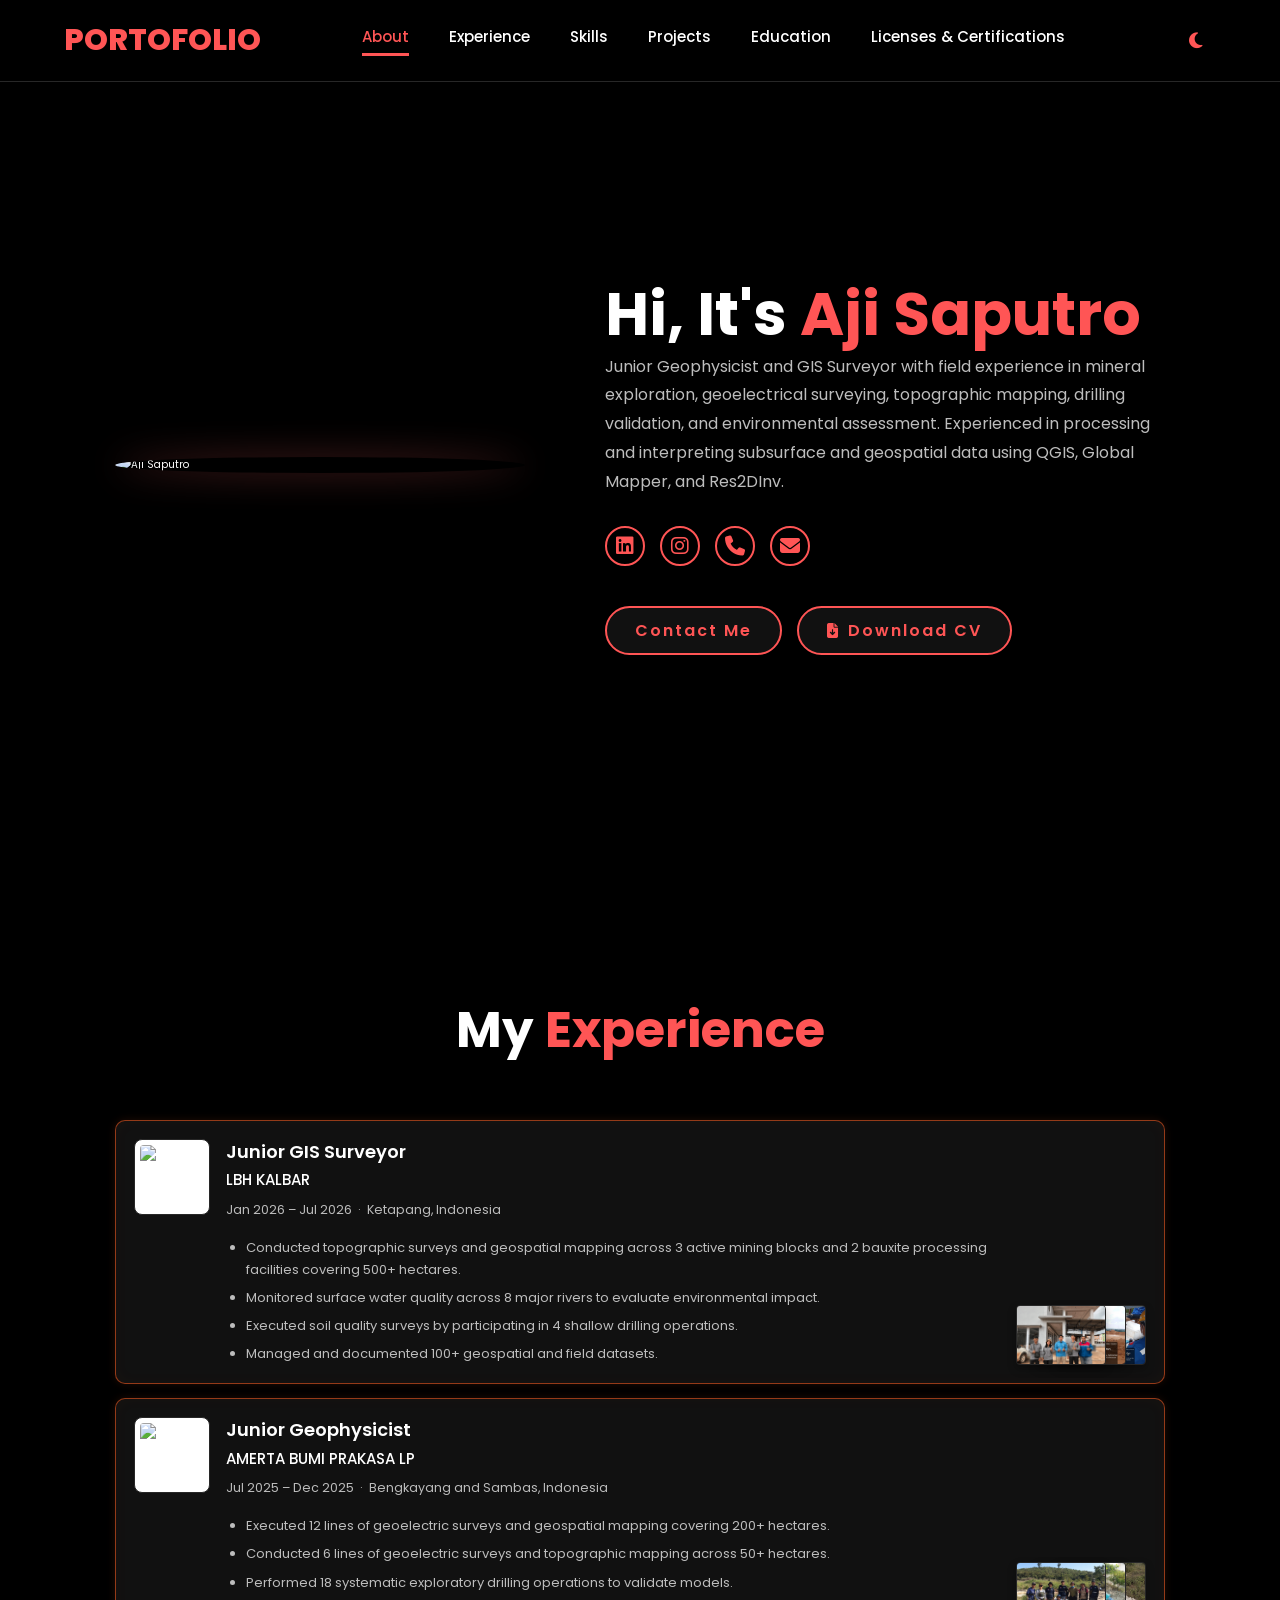
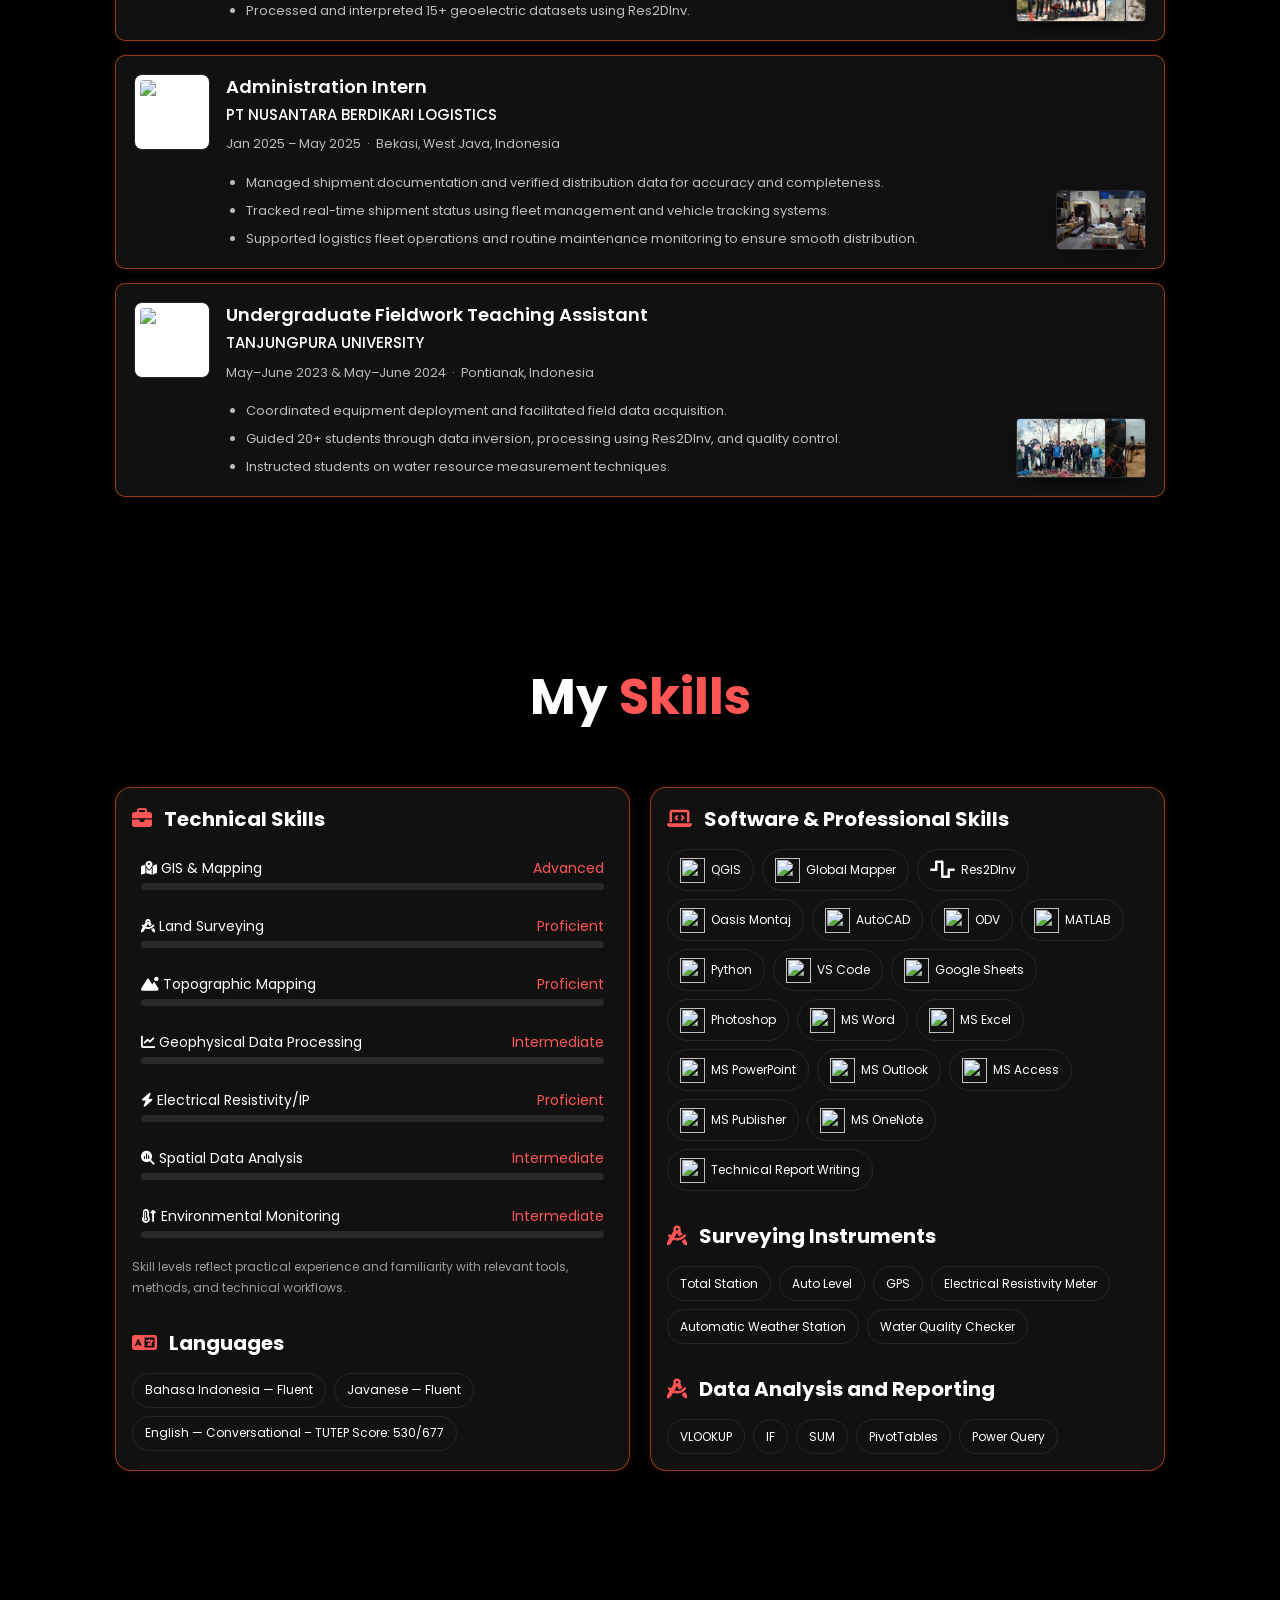
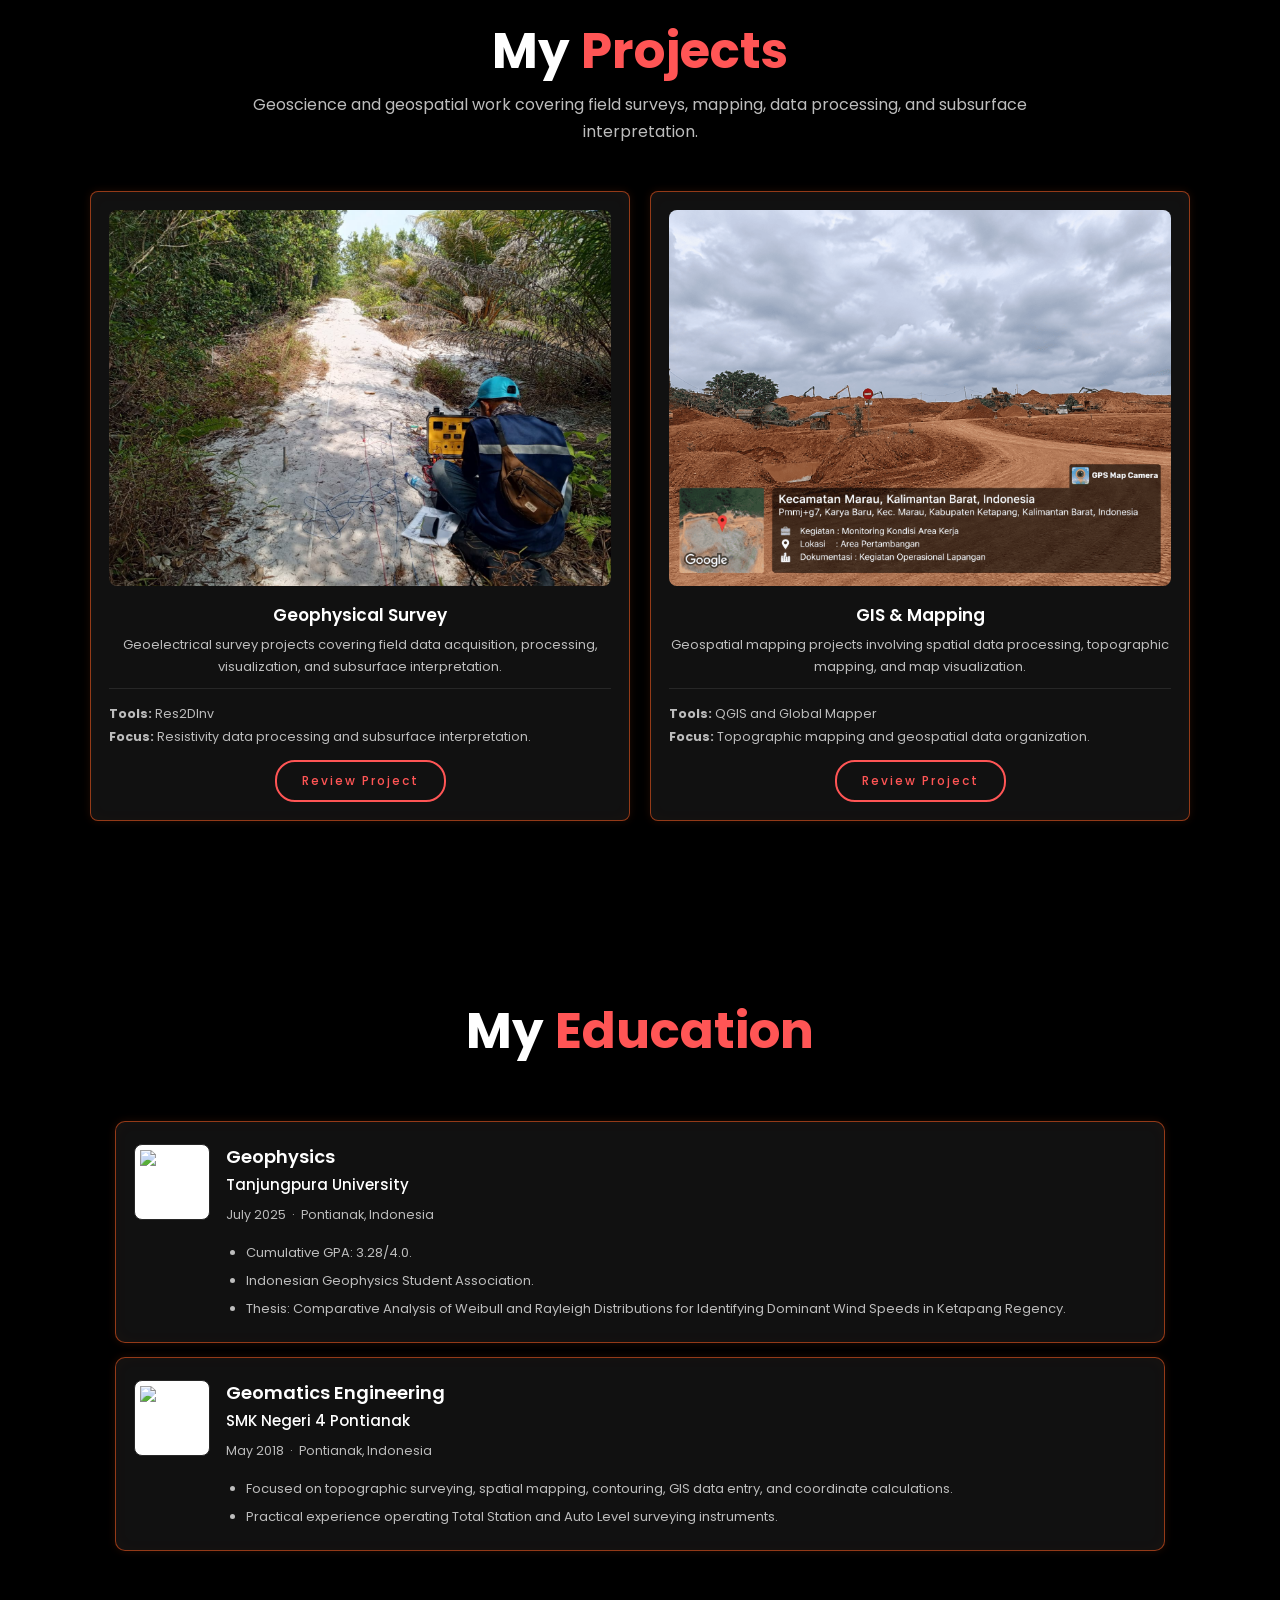
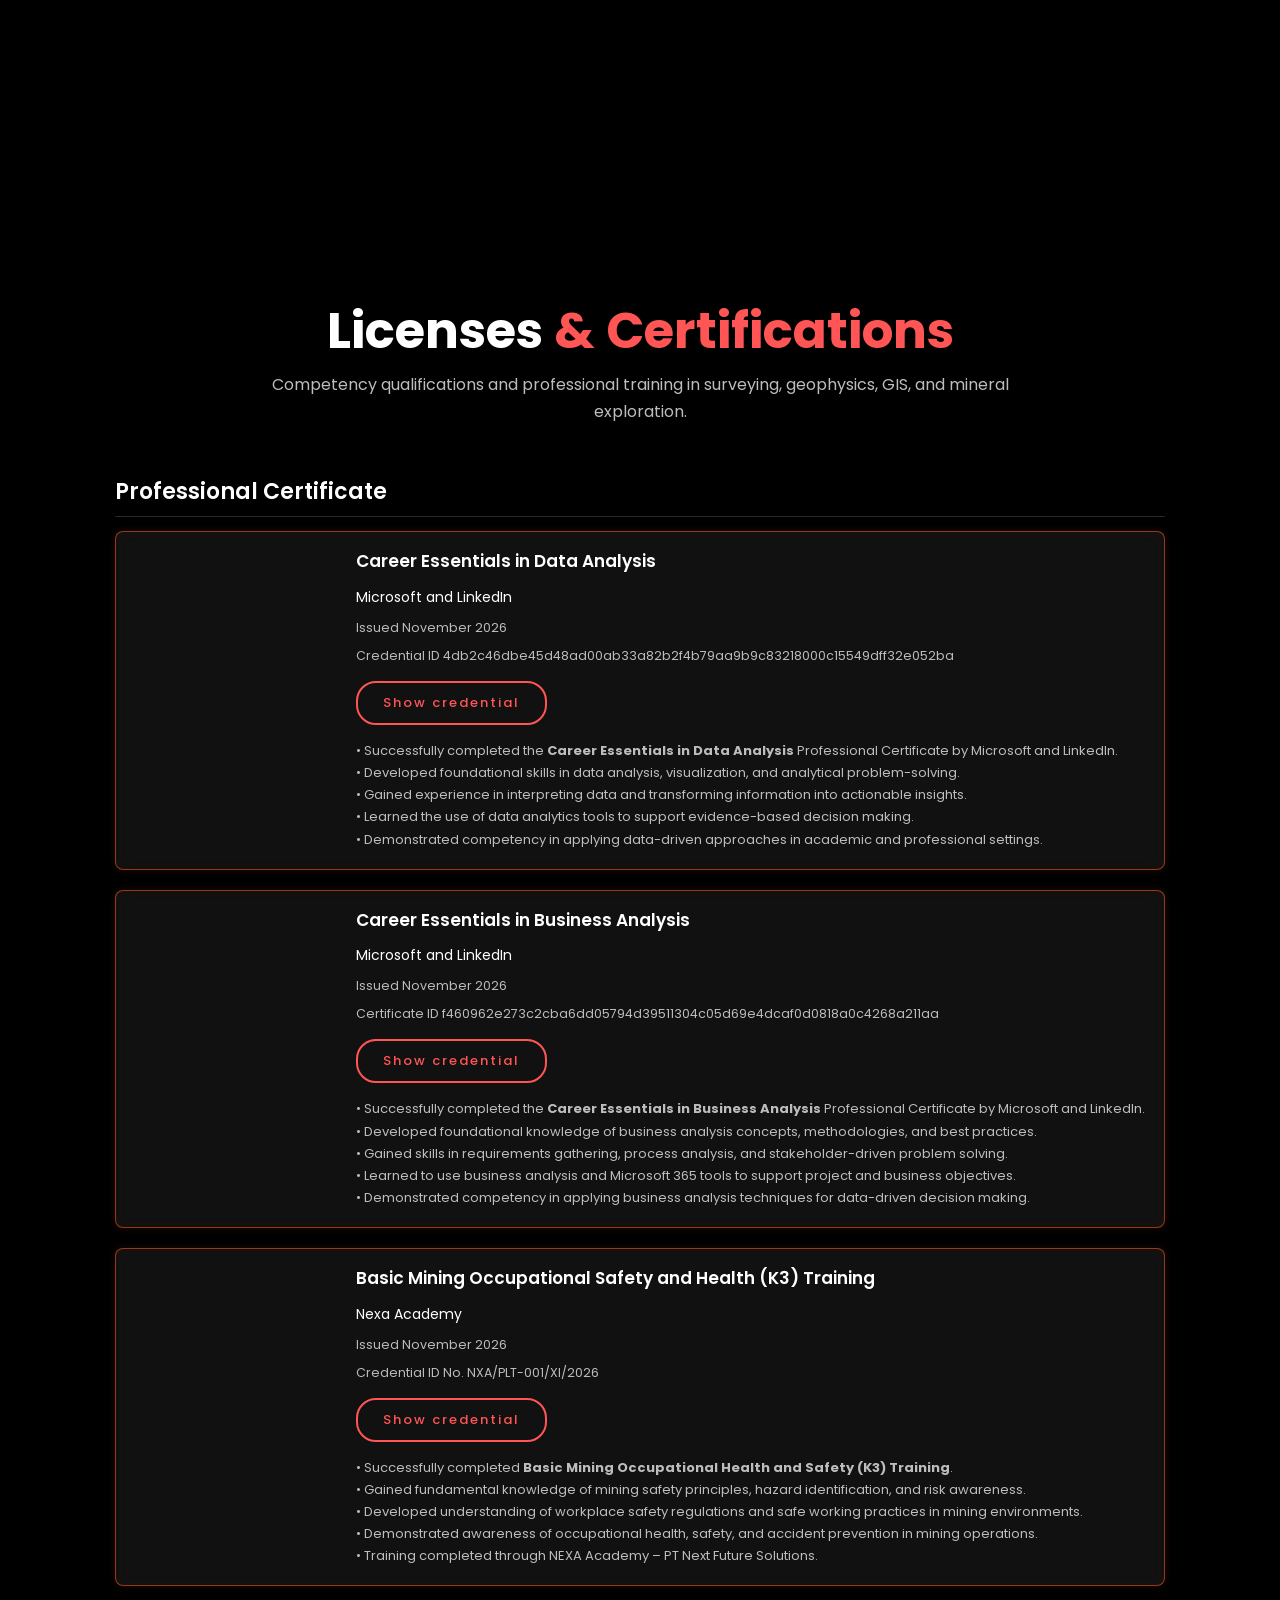
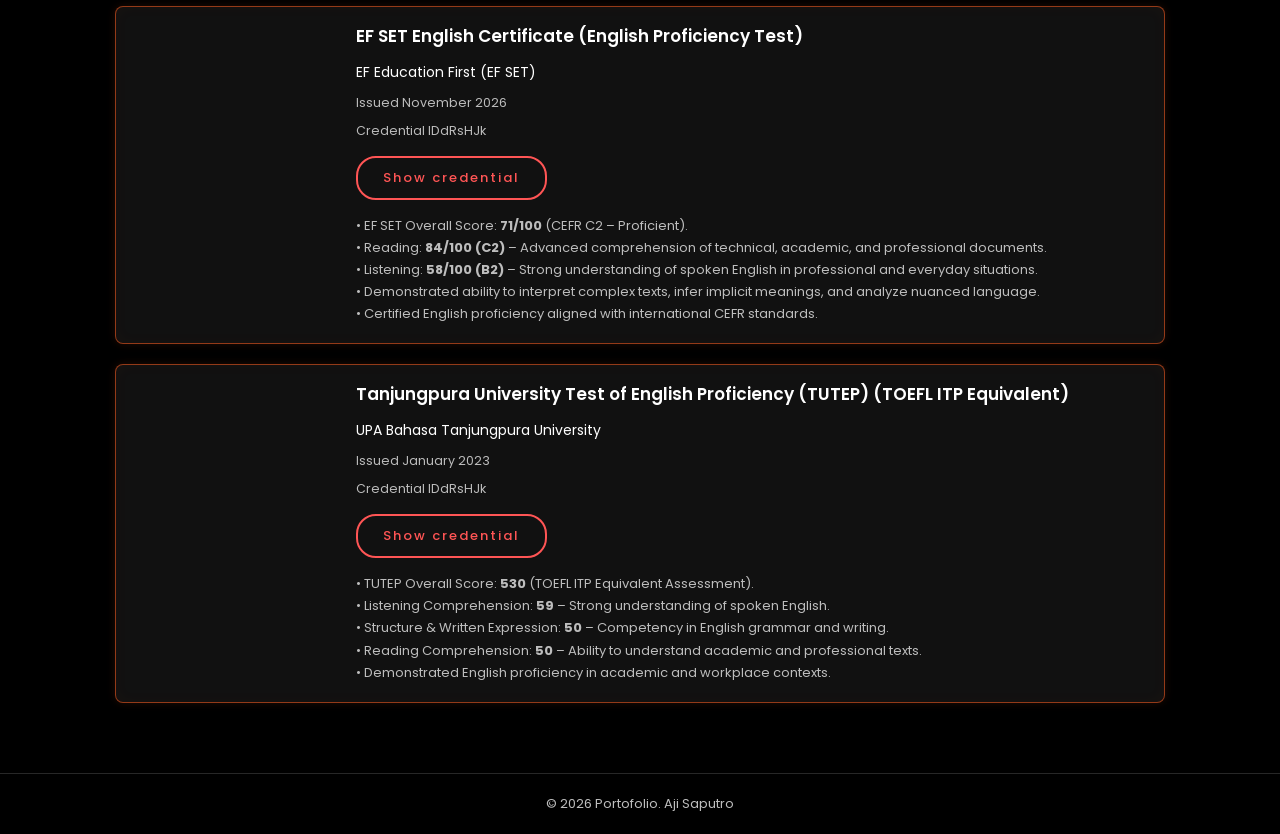
==== commit a68c2ac1: "acc" ====
--- a/index.html
+++ b/index.html
@@ -713,7 +713,7 @@
 
           <a
             class="btn credential-link"
-            href="https://linkedin.com"
+            href="https://www.instagram.com/nexacademy.id/"
             target="_blank"
             rel="noopener noreferrer"
           >
@@ -799,7 +799,7 @@
 
           <a
             class="btn credential-link"
-            href="https://cert.efset.org/id/dRsHJk"
+            href="https://www.instagram.com/uptbahasa_untan/reels/"
             target="_blank"
             rel="noopener noreferrer"
           >
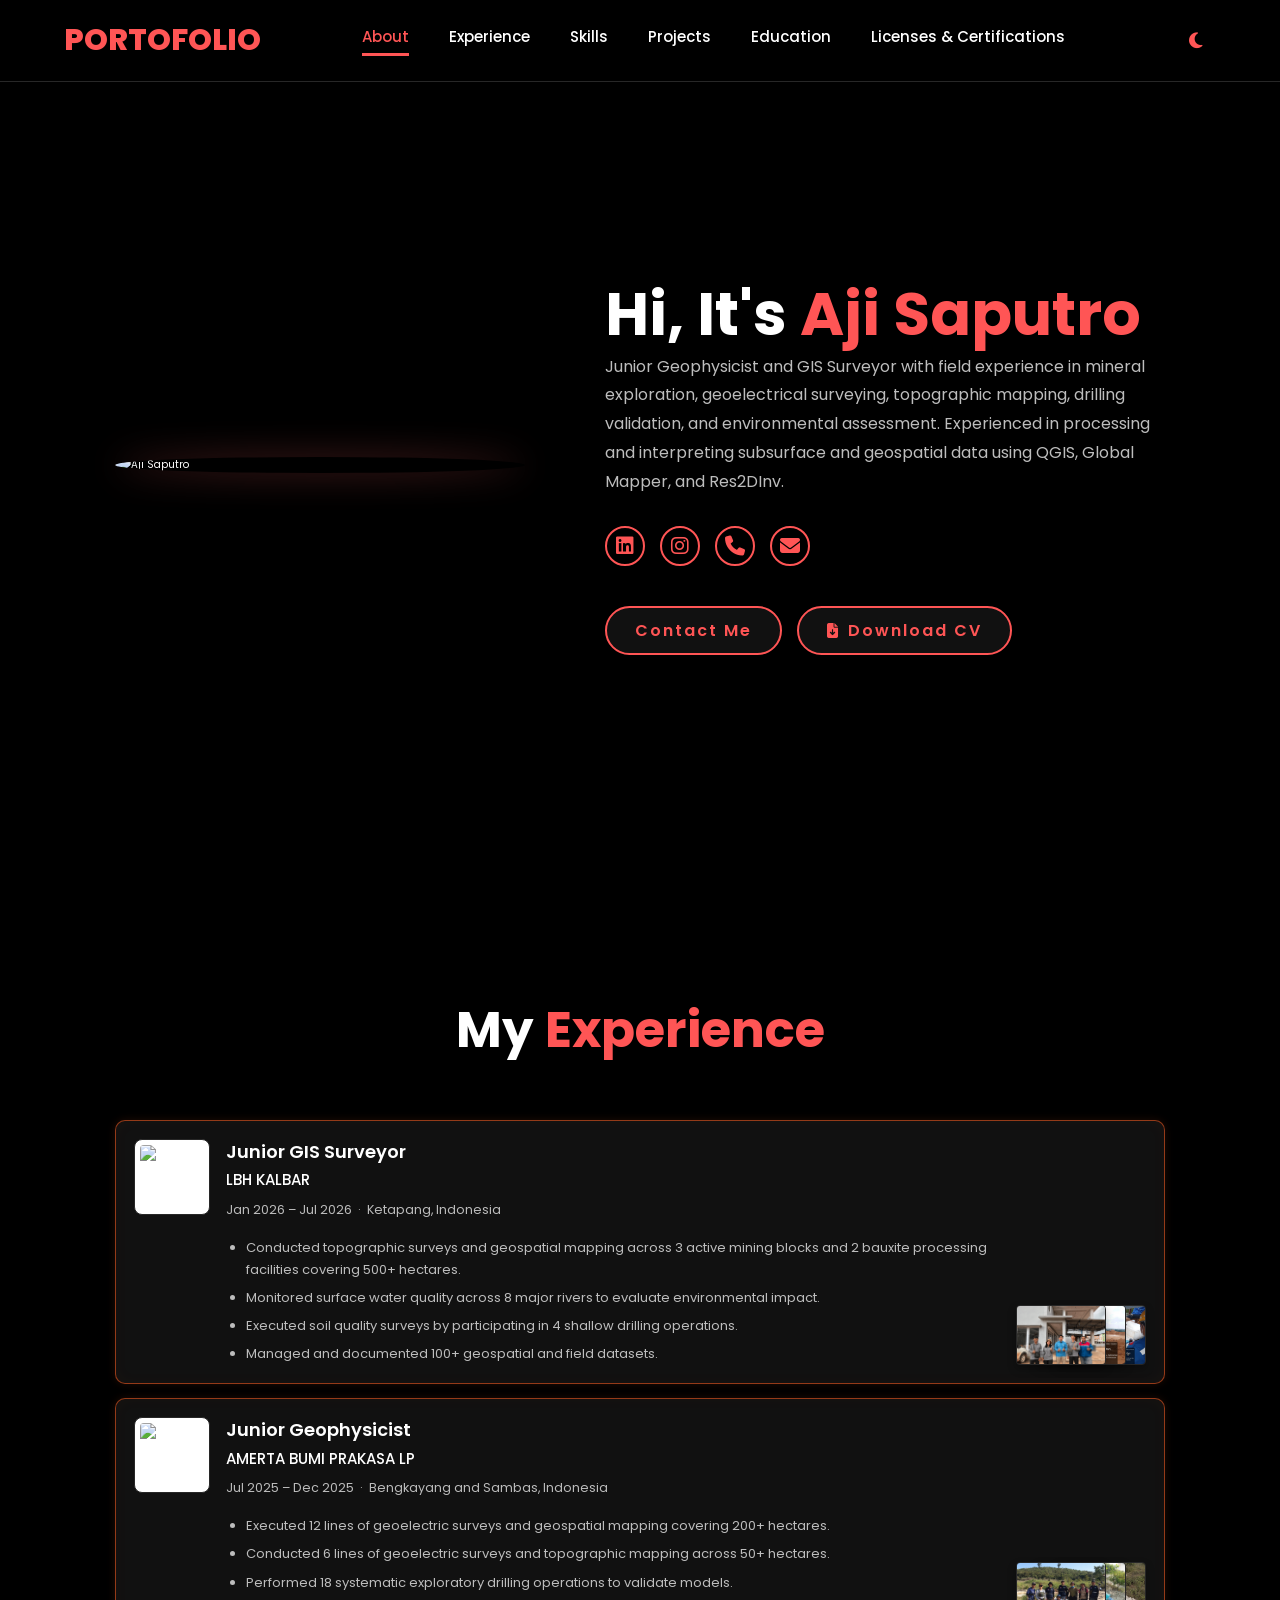
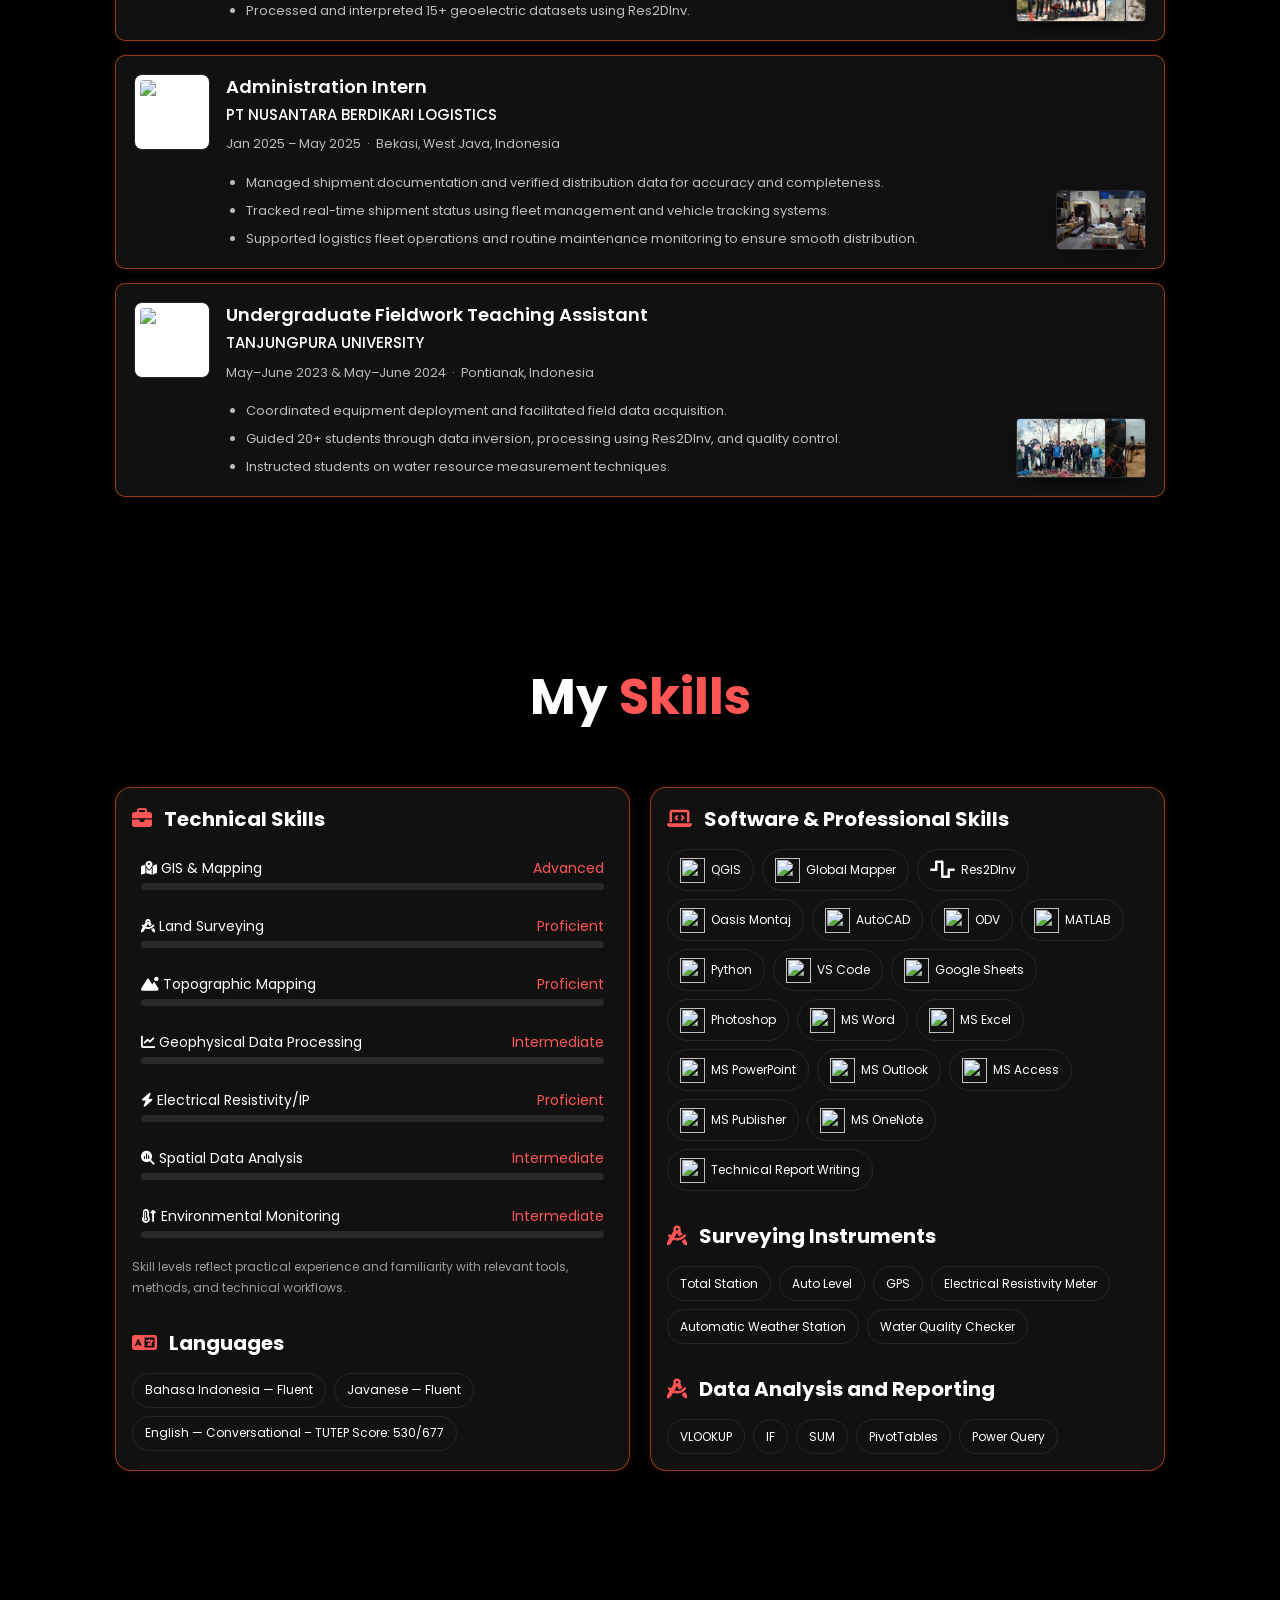
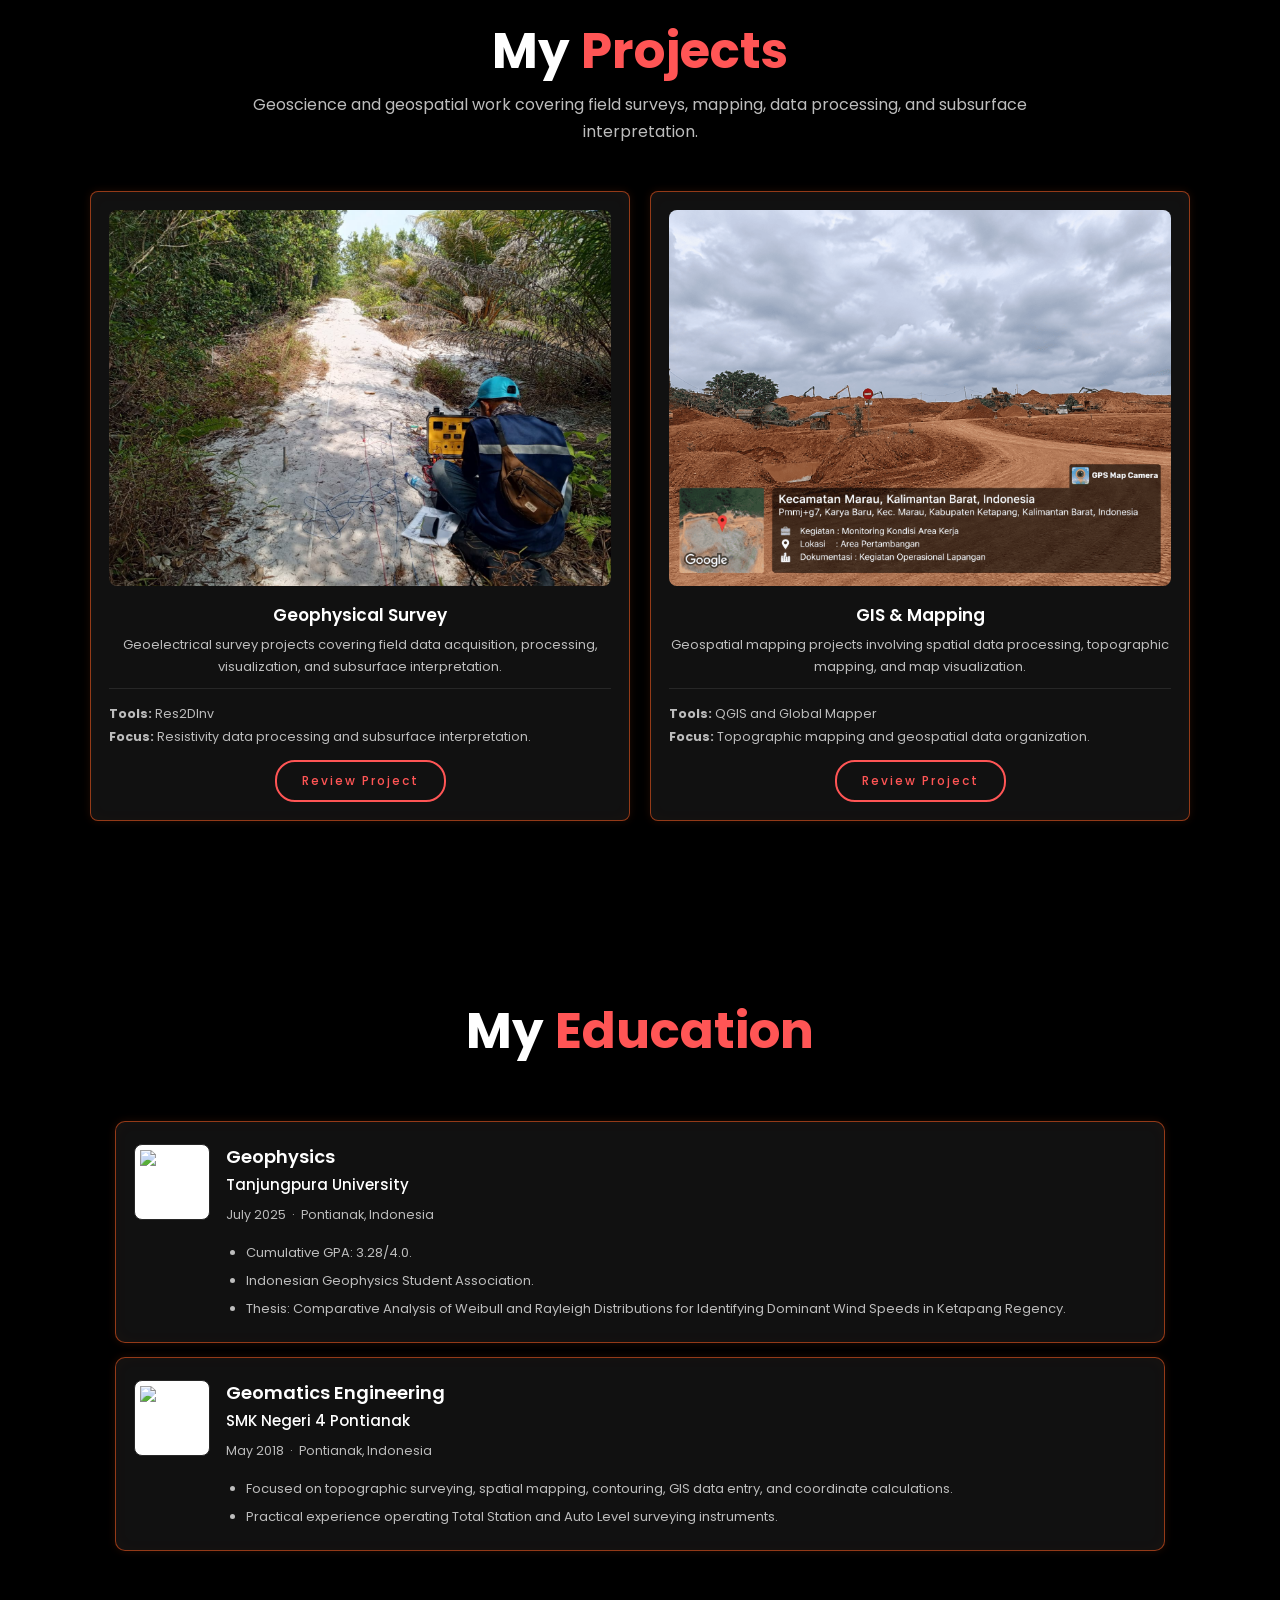
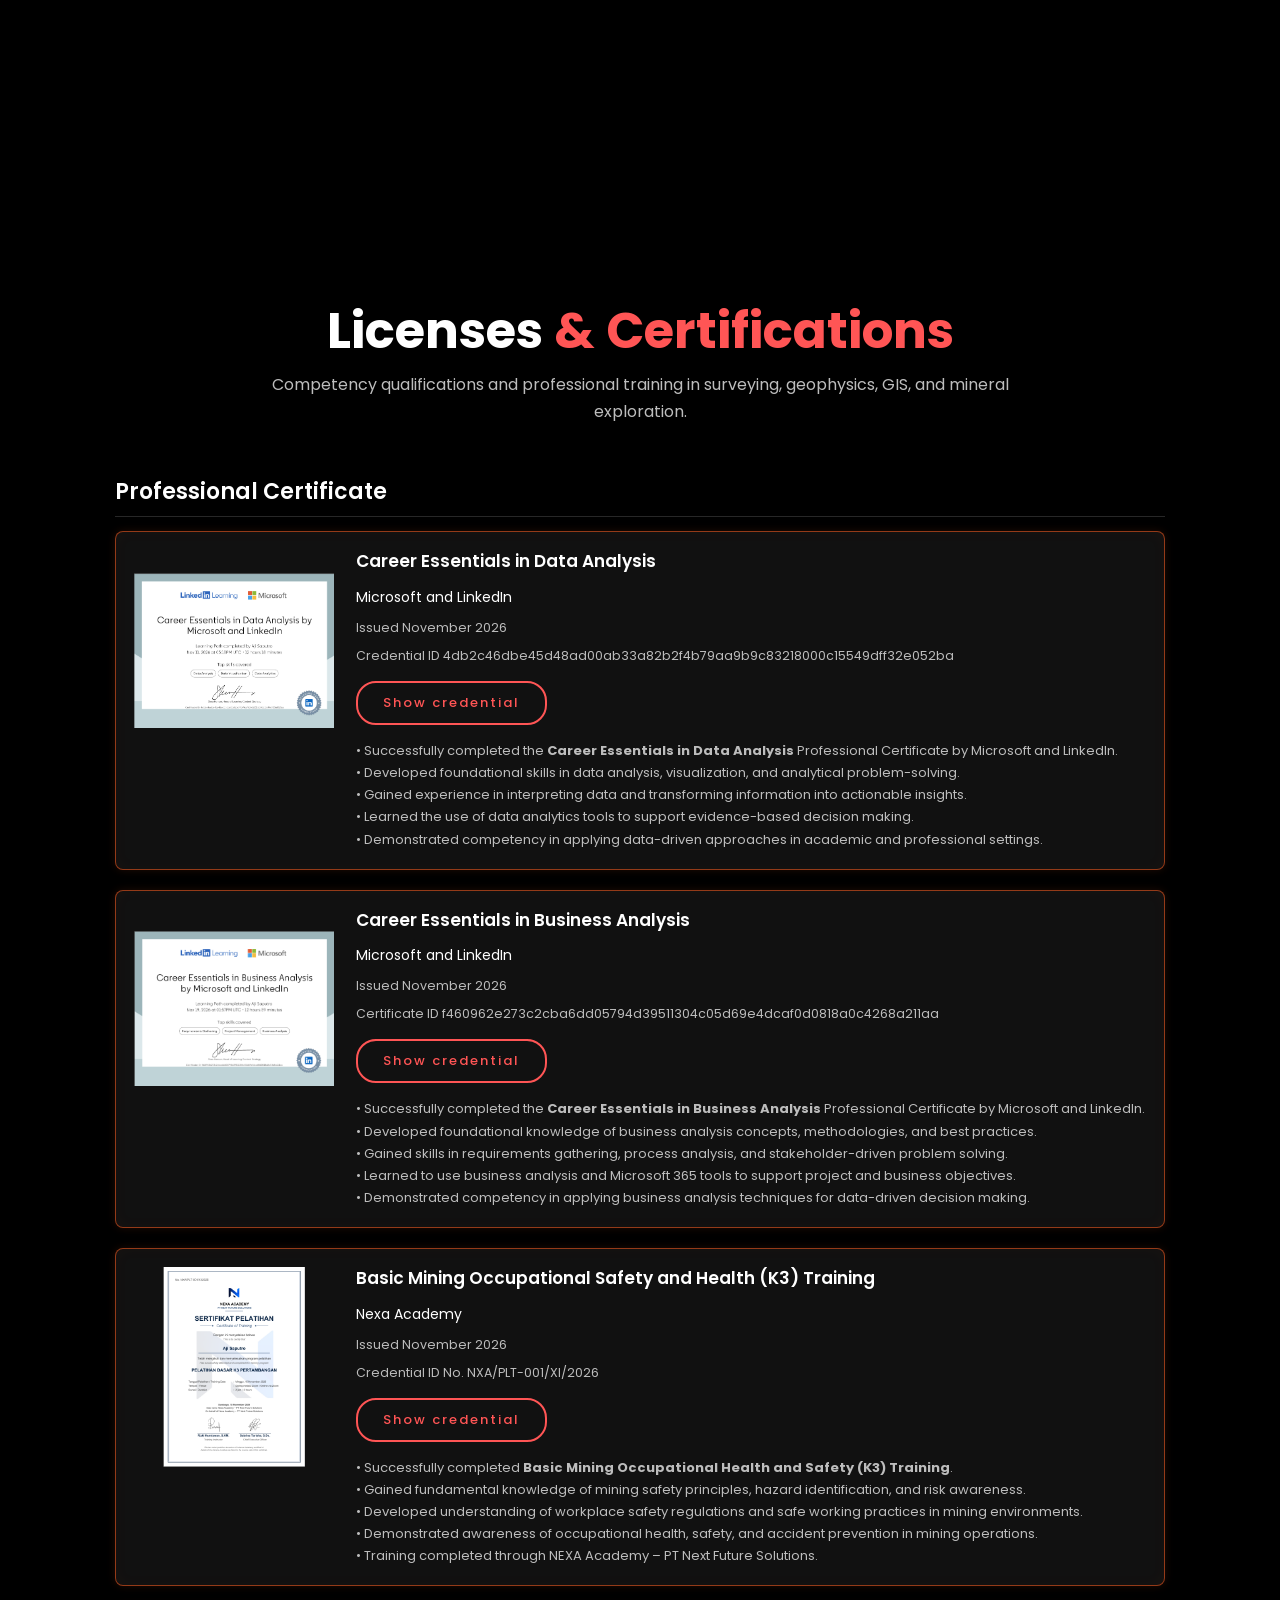
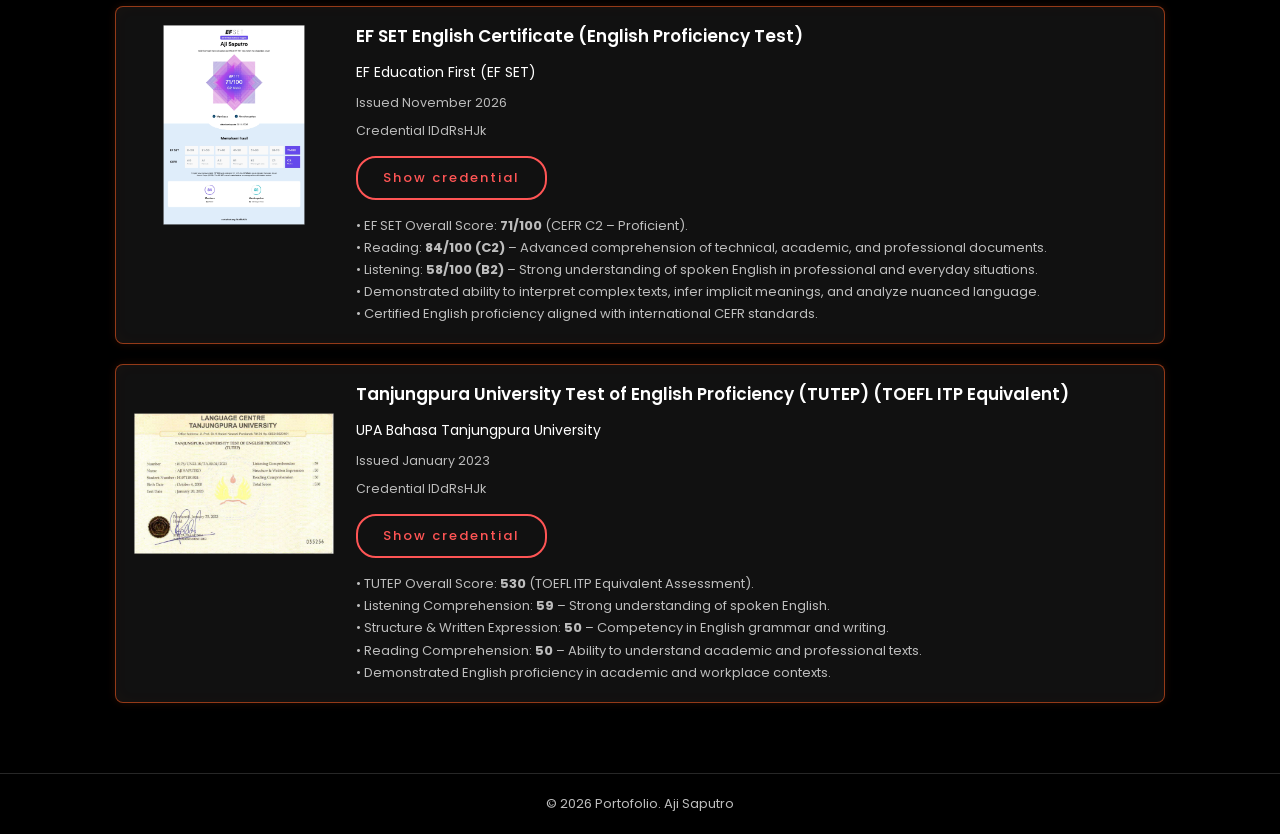
==== commit f60e8c4d: "acc" ====
--- a/index.html
+++ b/index.html
@@ -656,7 +656,7 @@
           <img
             src="./sertifikat2.png"
             alt="Certificate - Nama Sertifikat Kedua"
-            data-description="Professional Certificate — Nama Sertifikat Kedua"
+            data-description="Professional Certificate — Career Essentials in Business Analysis"
             onclick="openCertificateModal(this)"
             loading="lazy"
             style="cursor: pointer;"
@@ -697,7 +697,7 @@
           <img
             src="./sertifikat3.png"
             alt="Certificate - Nama Sertifikat Ketiga"
-            data-description="Professional Certificate — Nama Sertifikat Ketiga"
+            data-description="Professional Certificate — Basic Mining Occupational Safety and Health (K3) Training"
             onclick="openCertificateModal(this)"
             loading="lazy"
             style="cursor: pointer;"
@@ -740,7 +740,7 @@
           <img
             src="./sertifikat4.jpeg"
             alt="Certificate - Nama Sertifikat Keempat"
-            data-description="Professional Certificate — Nama Sertifikat Keempat"
+            data-description="Professional Certificate — EF SET English Certificate (English Proficiency Test)"
             onclick="openCertificateModal(this)"
             loading="lazy"
             style="cursor: pointer;"
@@ -783,7 +783,7 @@
           <img
             src="./sertifikat5.jpeg"
             alt="Certificate - Nama Sertifikat Kelima"
-            data-description="Professional Certificate — Nama Sertifikat Kelima"
+            data-description="Professional Certificate — Tanjungpura University Test of English Proficiency (TUTEP) (TOEFL ITP Equivalent)"
             onclick="openCertificateModal(this)"
             loading="lazy"
             style="cursor: pointer;"
--- a/style.css
+++ b/style.css
@@ -2059,3 +2059,21 @@
         transition-duration: .01ms !important;
     }
 }
+
+
+/* =========================================
+   IMAGE CONTENT PROTECTION
+   ========================================= */
+
+img {
+    -webkit-user-drag: none;
+    user-drag: none;
+    -webkit-user-select: none;
+    user-select: none;
+    -webkit-touch-callout: none;
+}
+
+/* Keep image display normal */
+img {
+    pointer-events: auto;
+}
